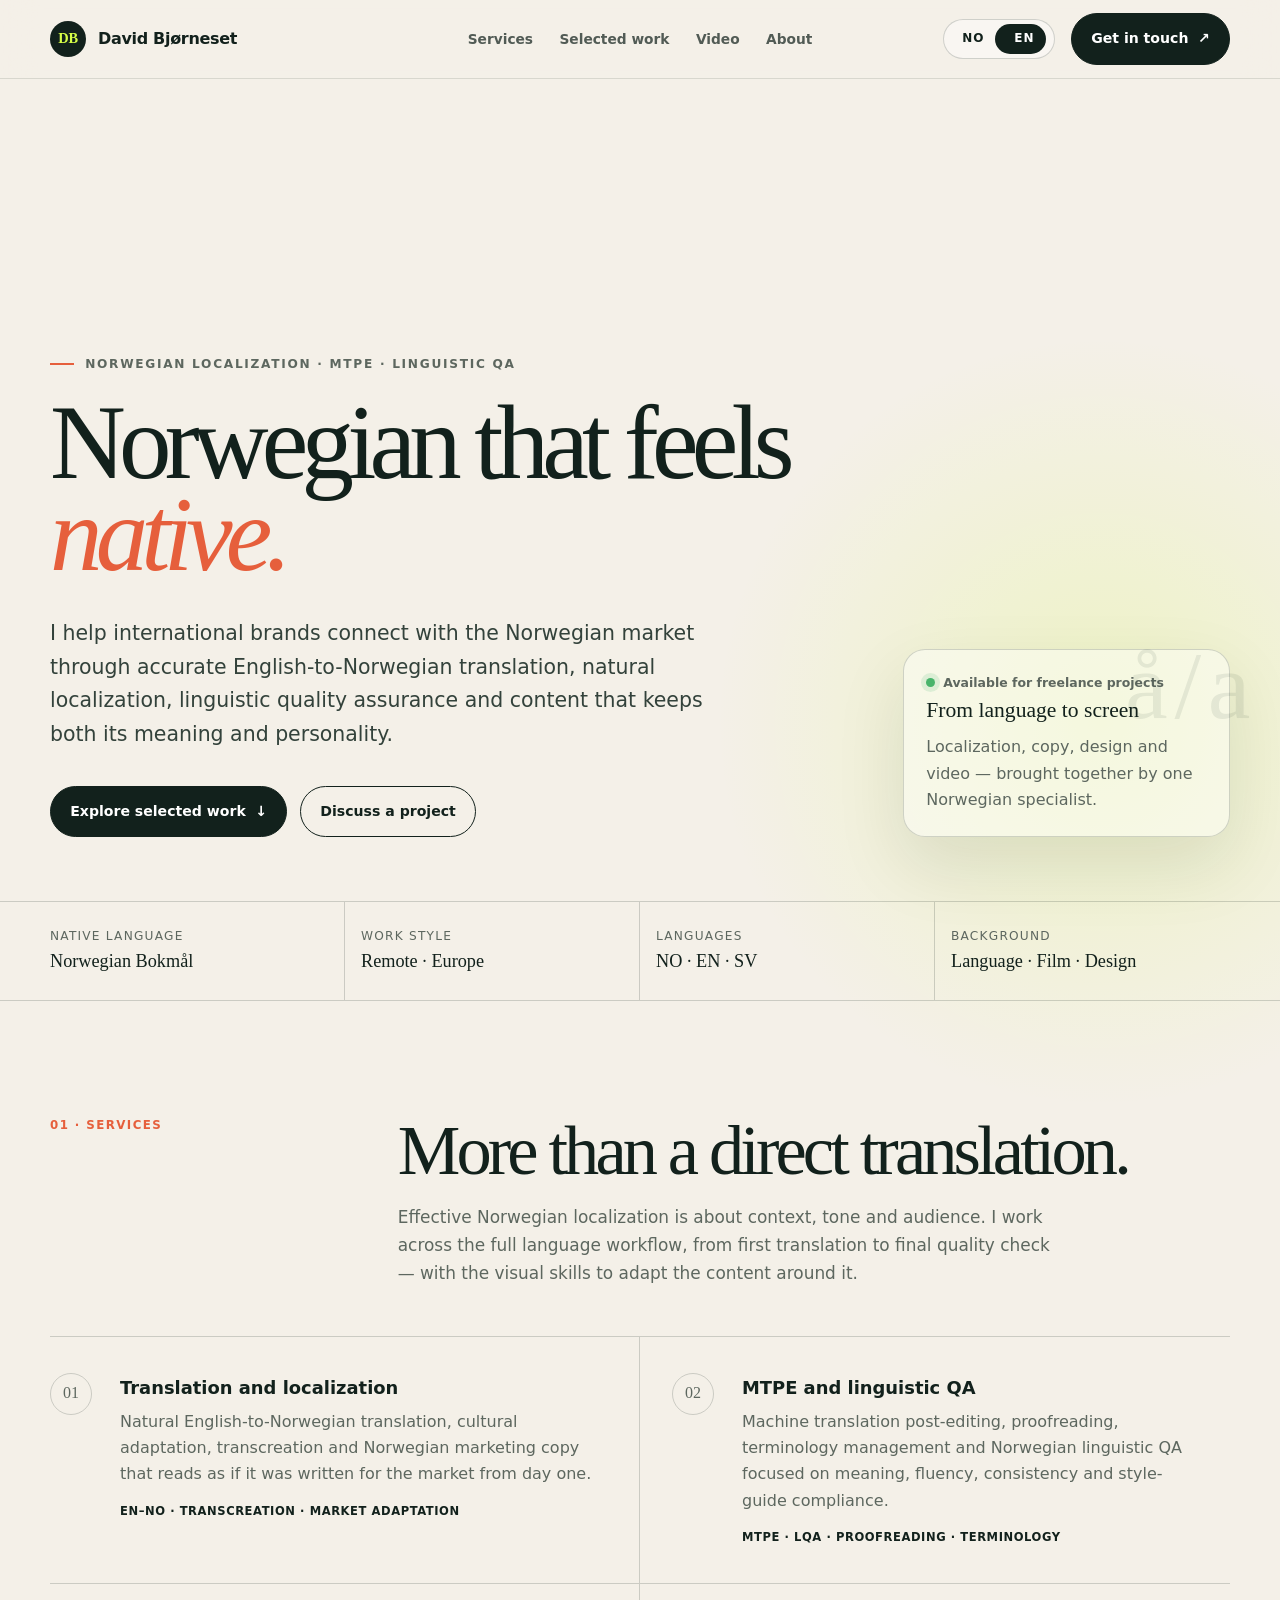
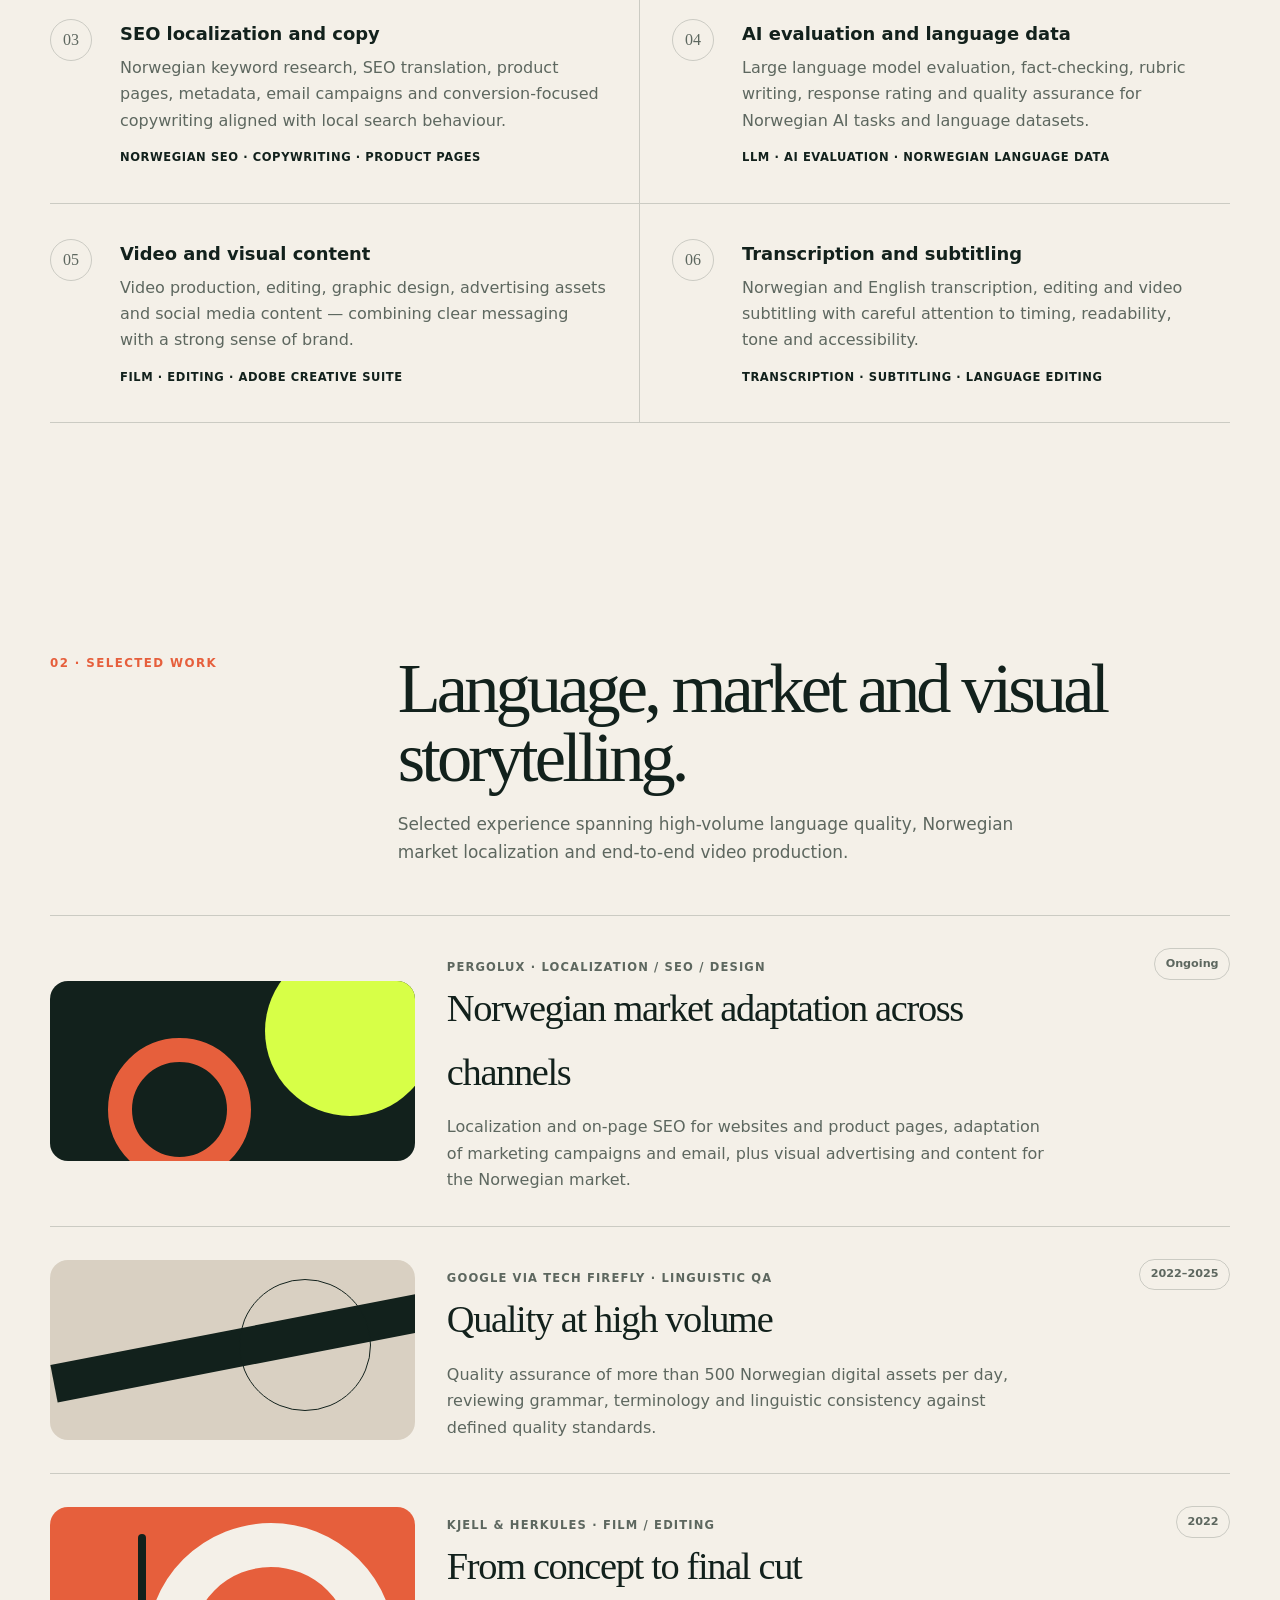
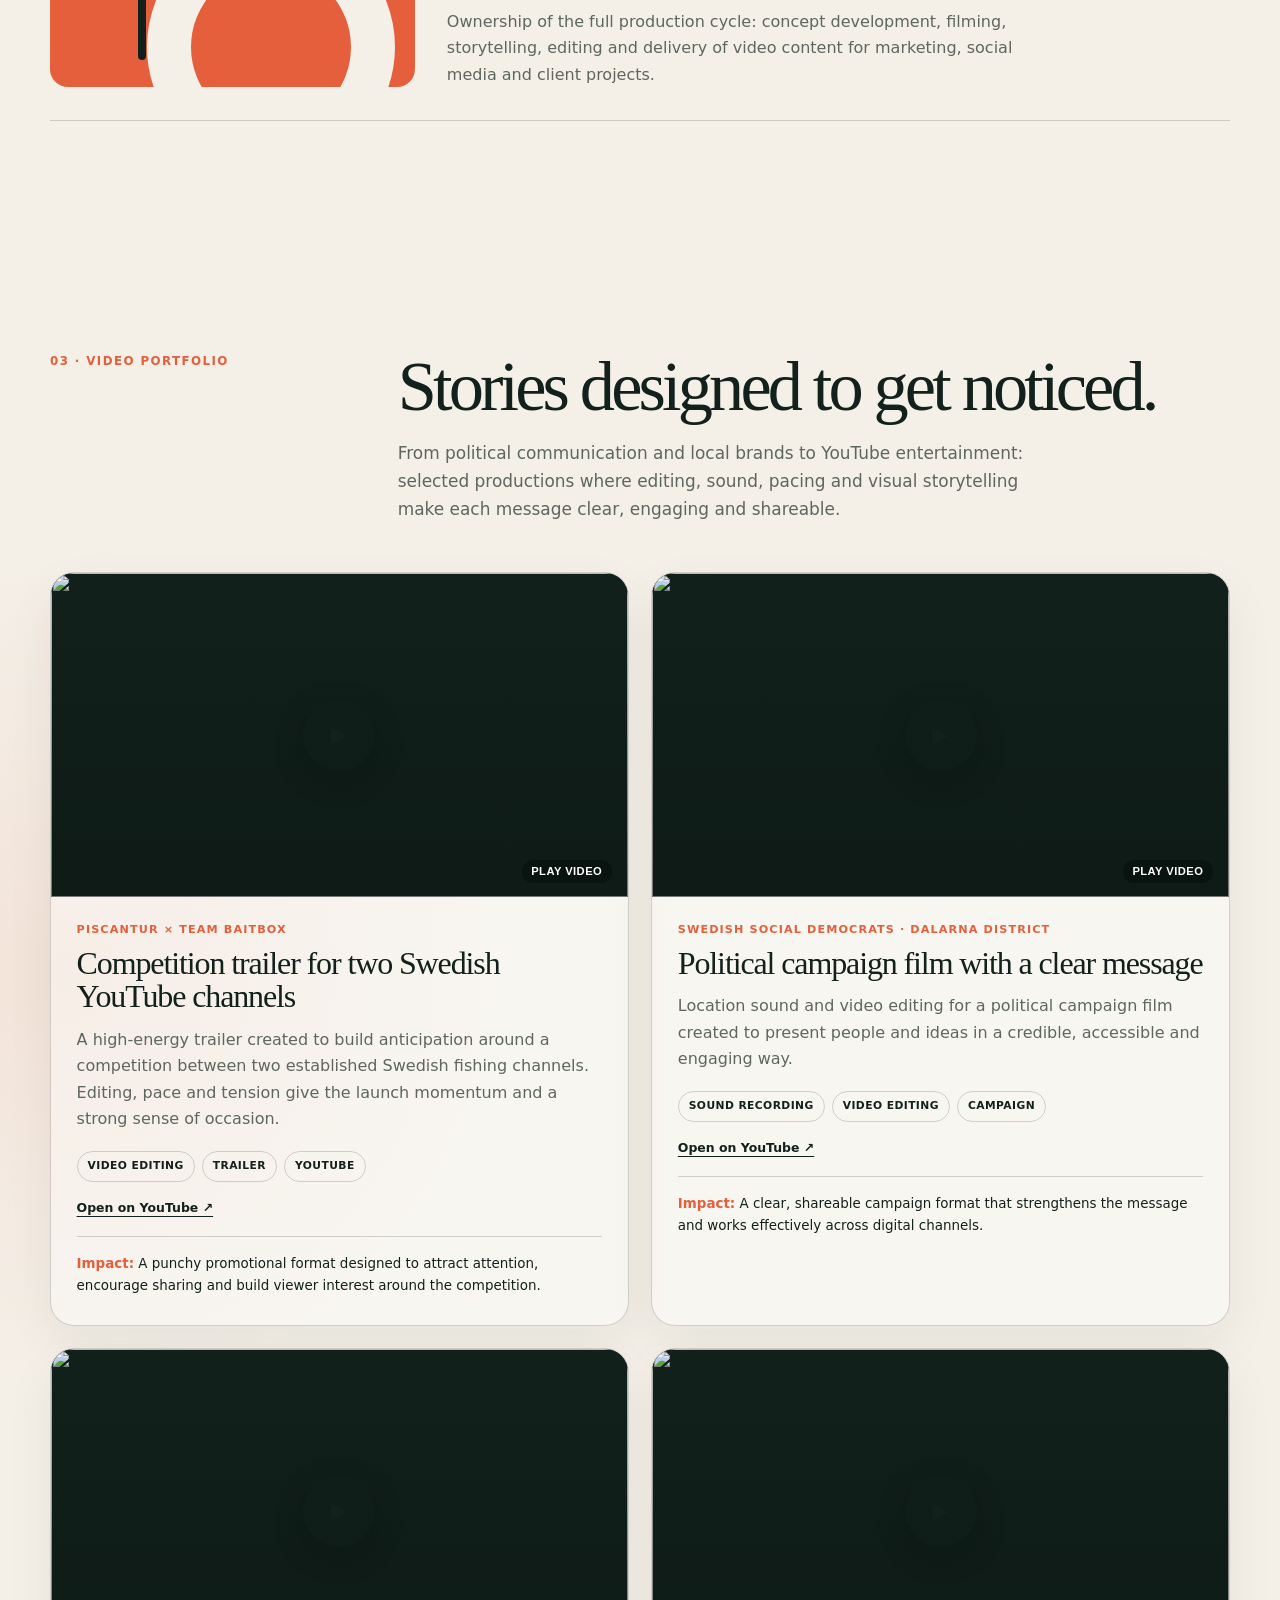
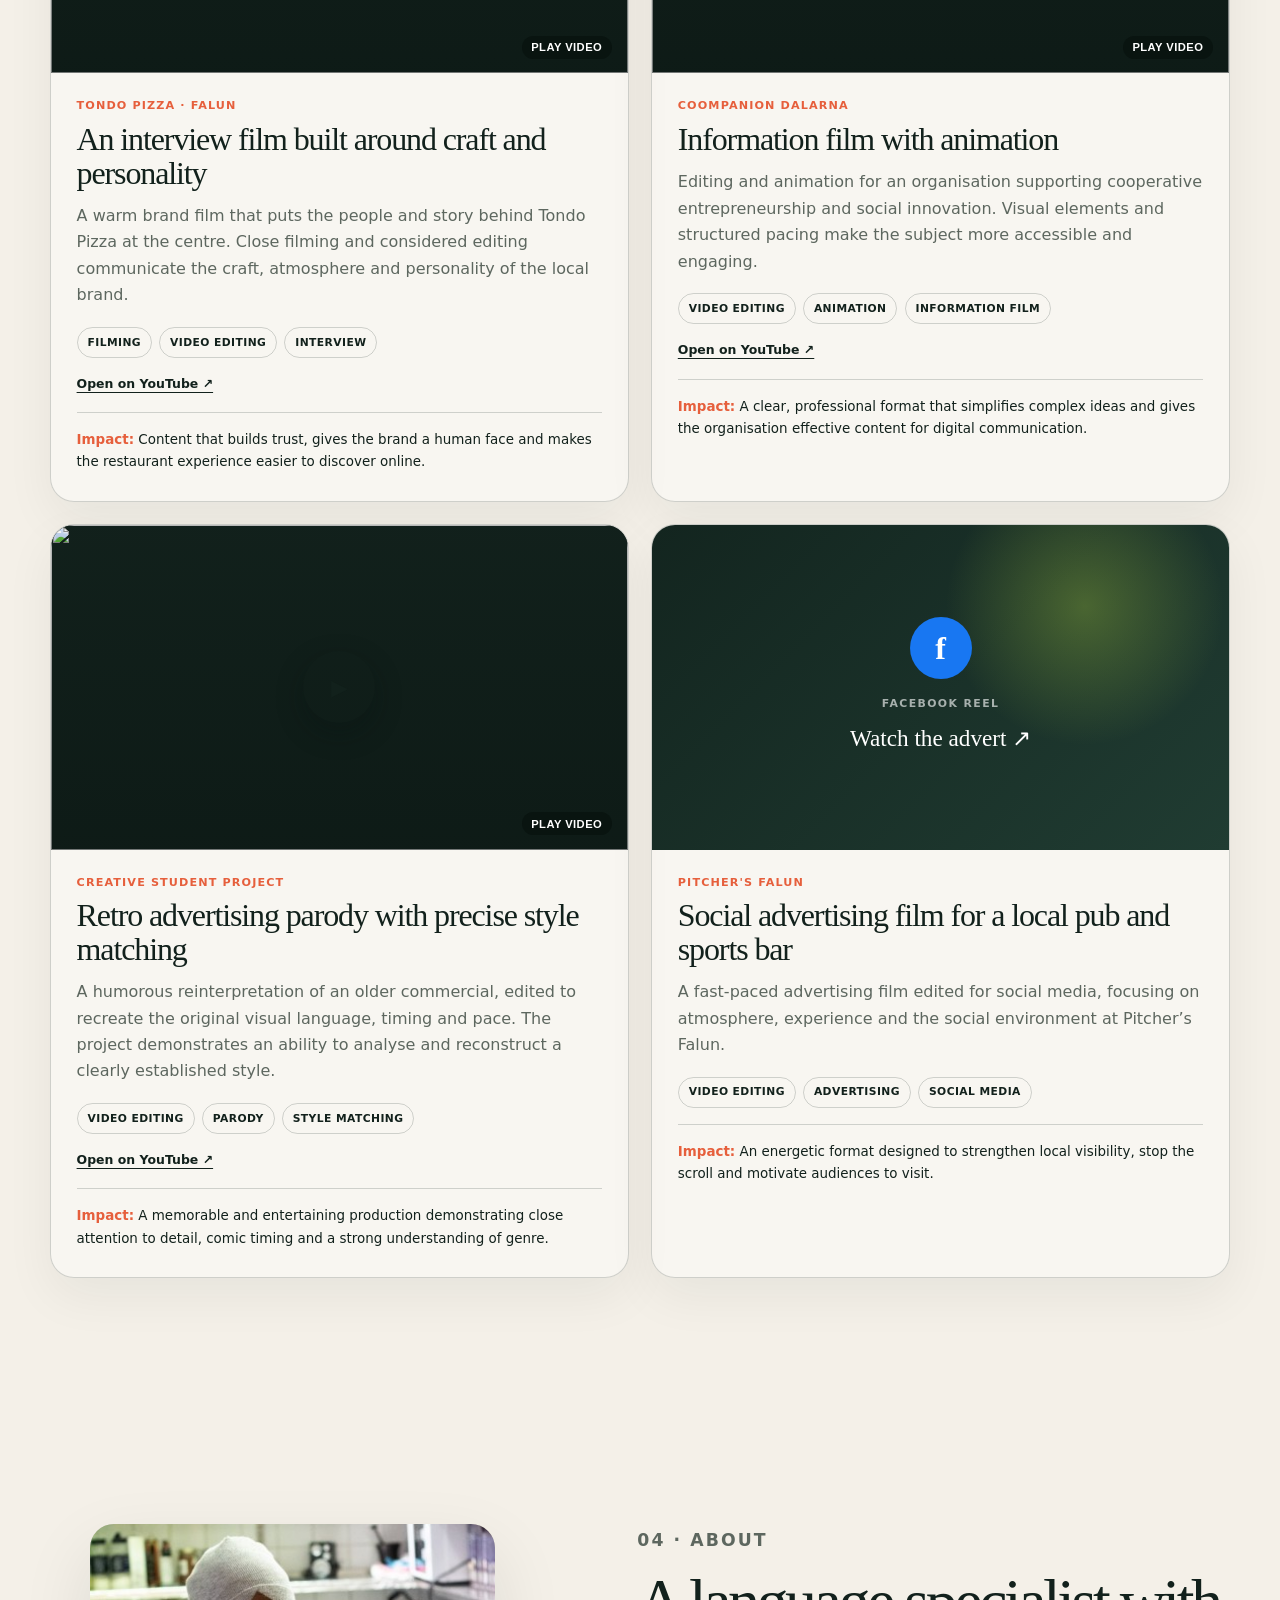
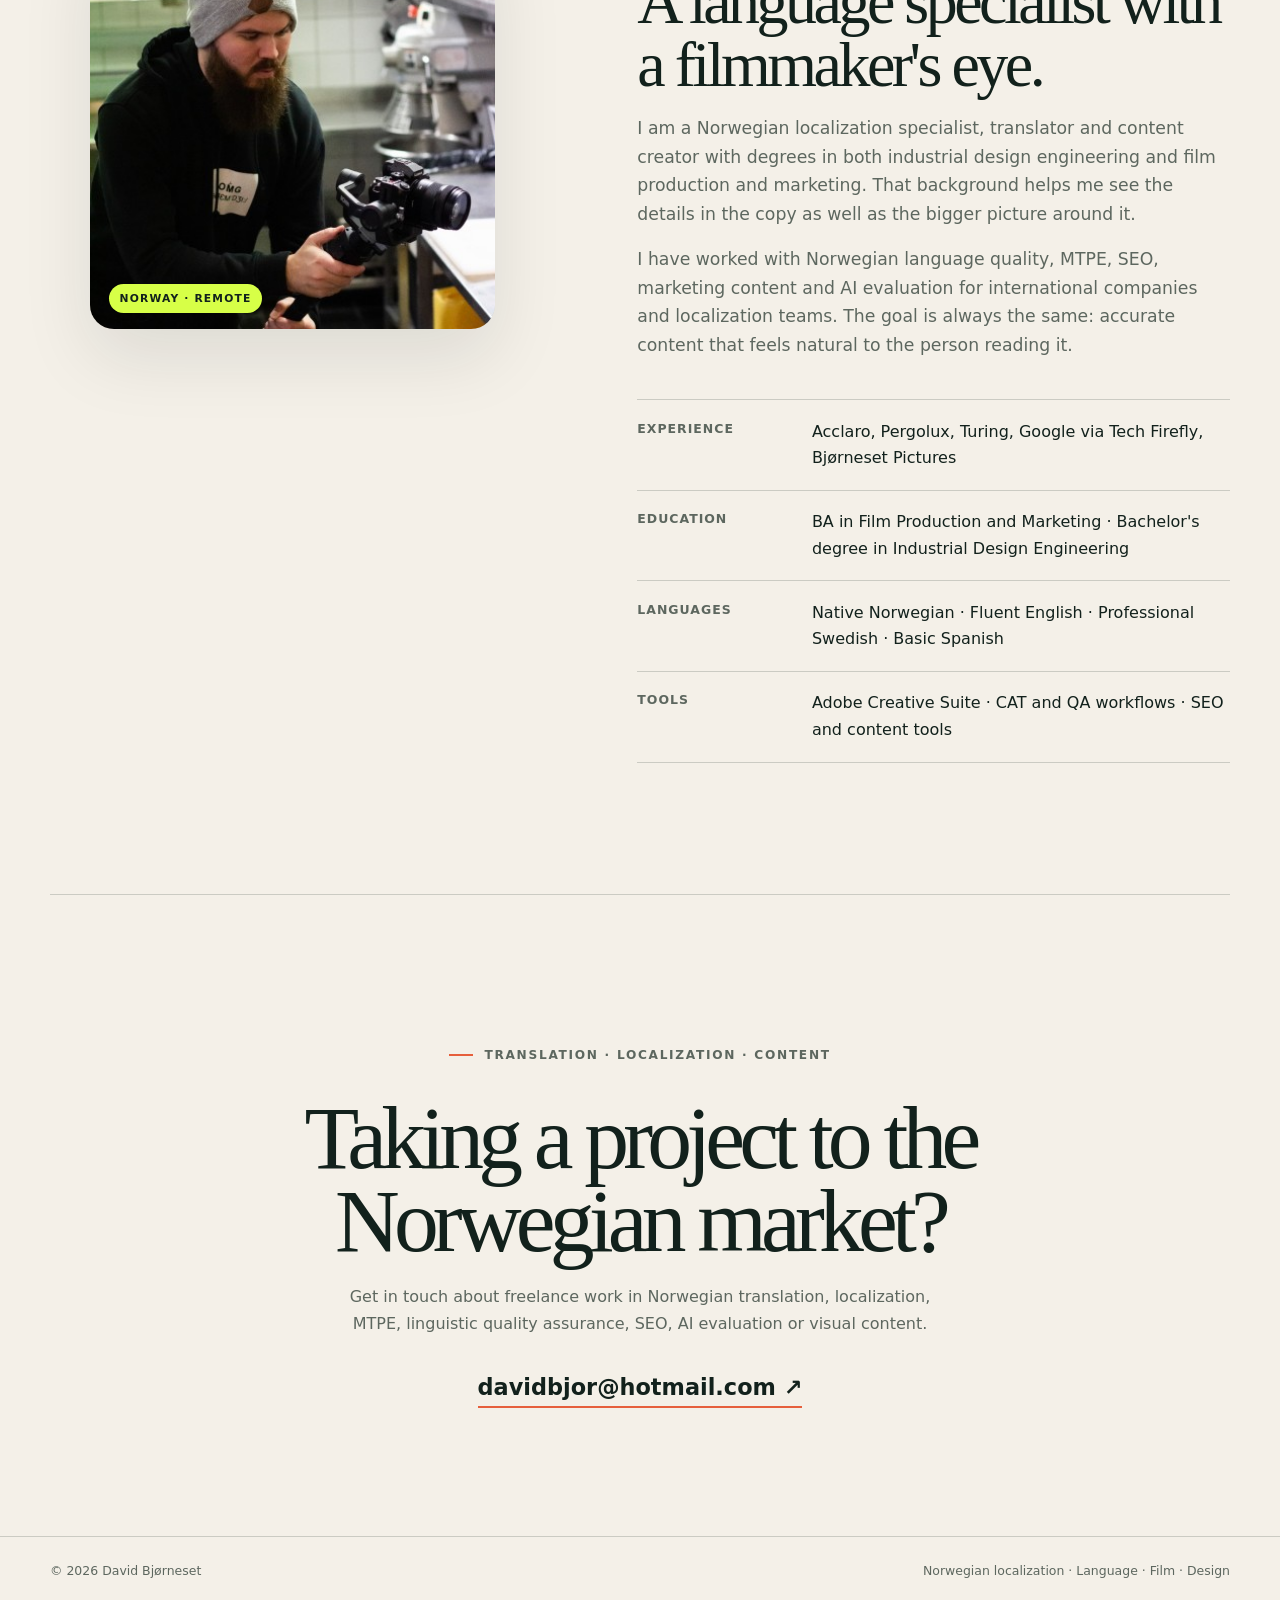
==== en/index.html @ 8c62a984 "Publish portfolio on GitHub Pages" ====
<!doctype html>
<html lang="en">
<head>
  <meta charset="utf-8">
  <meta name="viewport" content="width=device-width, initial-scale=1">
  <title>Norwegian Localization Specialist & Translator | David Bjørneset</title>
  <meta name="description" content="Norwegian localization specialist and English-to-Norwegian translator offering MTPE, linguistic QA, SEO localization, transcreation, AI evaluation, video production and graphic design.">
  <meta name="author" content="David Bjørneset">
  <meta name="keywords" content="Norwegian translator, Norwegian localization specialist, English to Norwegian translation, Norwegian MTPE, Norwegian linguistic QA, SEO localization Norway, Norwegian transcreation, Norwegian proofreader, Norwegian copywriter, AI evaluator Norwegian, video producer Norway">
  <meta name="robots" content="index, follow, max-image-preview:large">
  <meta name="theme-color" content="#f4f0e8">
  <link rel="canonical" href="https://davidawb93-prog.github.io/en/">
  <link rel="alternate" hreflang="nb" href="https://davidawb93-prog.github.io/">
  <link rel="alternate" hreflang="en" href="https://davidawb93-prog.github.io/en/">
  <link rel="alternate" hreflang="x-default" href="https://davidawb93-prog.github.io/en/">
  <meta property="og:type" content="website">
  <meta property="og:locale" content="en_GB">
  <meta property="og:locale:alternate" content="nb_NO">
  <meta property="og:title" content="David Bjørneset — Norwegian Localization, Language & Content">
  <meta property="og:description" content="Norwegian localization, MTPE, linguistic QA, SEO, AI evaluation and visual content for international brands.">
  <meta property="og:url" content="https://davidawb93-prog.github.io/en/">
  <link rel="stylesheet" href="/styles.css">
  <script type="application/ld+json">
  {
    "@context": "https://schema.org",
    "@type": "Person",
    "name": "David Bjørneset",
    "url": "https://davidawb93-prog.github.io/en/",
    "email": "mailto:davidbjor@hotmail.com",
    "jobTitle": "Norwegian Localization Specialist and Translator",
    "knowsLanguage": ["Norwegian", "English", "Swedish", "Spanish"],
    "knowsAbout": ["Norwegian localization", "English to Norwegian translation", "MTPE", "Linguistic quality assurance", "SEO localization", "Transcreation", "AI evaluation", "Video editing", "Graphic design"]
  }
  </script>
</head>
<body>
  <a class="skip-link" href="#content">Skip to content</a>

  <header class="site-header">
    <nav class="nav shell" aria-label="Main navigation">
      <a class="brand" href="/en/" aria-label="David Bjørneset, home">
        <span class="brand-mark" aria-hidden="true">DB</span>
        <span class="brand-name">David Bjørneset</span>
      </a>
      <ul class="nav-links">
        <li><a href="#services">Services</a></li>
        <li><a href="#work">Selected work</a></li>
        <li><a href="#video">Video</a></li>
        <li><a href="#about">About</a></li>
      </ul>
      <div class="nav-actions">
        <div class="language-switch" data-language="en" aria-label="Choose language">
          <a href="/" lang="nb">NO</a>
          <a href="/en/" lang="en" aria-current="page">EN</a>
        </div>
        <a class="button" href="mailto:davidbjor@hotmail.com">Get in touch <span aria-hidden="true">↗</span></a>
      </div>
    </nav>
  </header>

  <main id="content">
    <section class="hero shell" aria-labelledby="hero-title">
      <div>
        <p class="eyebrow">Norwegian localization · MTPE · Linguistic QA</p>
        <h1 id="hero-title">Norwegian that feels <em>native.</em></h1>
        <p class="hero-intro">I help international brands connect with the Norwegian market through accurate English-to-Norwegian translation, natural localization, linguistic quality assurance and content that keeps both its meaning and personality.</p>
        <div class="hero-actions">
          <a class="button" href="#work">Explore selected work <span aria-hidden="true">↓</span></a>
          <a class="button secondary" href="mailto:davidbjor@hotmail.com">Discuss a project</a>
        </div>
      </div>
      <aside class="hero-note" aria-label="Availability">
        <p class="status">Available for freelance projects</p>
        <p><strong>From language to screen</strong>Localization, copy, design and video — brought together by one Norwegian specialist.</p>
      </aside>
    </section>

    <div class="signal-strip">
      <div class="signals shell" aria-label="Core profile">
        <div class="signal"><span>Native language</span><strong>Norwegian Bokmål</strong></div>
        <div class="signal"><span>Work style</span><strong>Remote · Europe</strong></div>
        <div class="signal"><span>Languages</span><strong>NO · EN · SV</strong></div>
        <div class="signal"><span>Background</span><strong>Language · Film · Design</strong></div>
      </div>
    </div>

    <section class="section shell" id="services" aria-labelledby="services-title">
      <div class="section-head">
        <span class="section-number">01 · Services</span>
        <div>
          <h2 id="services-title">More than a direct translation.</h2>
          <p class="section-lead">Effective Norwegian localization is about context, tone and audience. I work across the full language workflow, from first translation to final quality check — with the visual skills to adapt the content around it.</p>
        </div>
      </div>

      <div class="services-grid">
        <article class="service">
          <span class="service-index">01</span>
          <div><h3>Translation and localization</h3><p>Natural English-to-Norwegian translation, cultural adaptation, transcreation and Norwegian marketing copy that reads as if it was written for the market from day one.</p><div class="keyword-row">EN–NO · Transcreation · Market adaptation</div></div>
        </article>
        <article class="service">
          <span class="service-index">02</span>
          <div><h3>MTPE and linguistic QA</h3><p>Machine translation post-editing, proofreading, terminology management and Norwegian linguistic QA focused on meaning, fluency, consistency and style-guide compliance.</p><div class="keyword-row">MTPE · LQA · Proofreading · Terminology</div></div>
        </article>
        <article class="service">
          <span class="service-index">03</span>
          <div><h3>SEO localization and copy</h3><p>Norwegian keyword research, SEO translation, product pages, metadata, email campaigns and conversion-focused copywriting aligned with local search behaviour.</p><div class="keyword-row">Norwegian SEO · Copywriting · Product pages</div></div>
        </article>
        <article class="service">
          <span class="service-index">04</span>
          <div><h3>AI evaluation and language data</h3><p>Large language model evaluation, fact-checking, rubric writing, response rating and quality assurance for Norwegian AI tasks and language datasets.</p><div class="keyword-row">LLM · AI evaluation · Norwegian language data</div></div>
        </article>
        <article class="service">
          <span class="service-index">05</span>
          <div><h3>Video and visual content</h3><p>Video production, editing, graphic design, advertising assets and social media content — combining clear messaging with a strong sense of brand.</p><div class="keyword-row">Film · Editing · Adobe Creative Suite</div></div>
        </article>
        <article class="service">
          <span class="service-index">06</span>
          <div><h3>Transcription and subtitling</h3><p>Norwegian and English transcription, editing and video subtitling with careful attention to timing, readability, tone and accessibility.</p><div class="keyword-row">Transcription · Subtitling · Language editing</div></div>
        </article>
      </div>
    </section>

    <section class="section shell" id="work" aria-labelledby="work-title">
      <div class="section-head">
        <span class="section-number">02 · Selected work</span>
        <div>
          <h2 id="work-title">Language, market and visual storytelling.</h2>
          <p class="section-lead">Selected experience spanning high-volume language quality, Norwegian market localization and end-to-end video production.</p>
        </div>
      </div>

      <div class="work-list">
        <article class="work-card">
          <div class="work-visual" aria-hidden="true"></div>
          <div><p class="work-meta">Pergolux · Localization / SEO / Design</p><h3>Norwegian market adaptation across channels</h3><p>Localization and on-page SEO for websites and product pages, adaptation of marketing campaigns and email, plus visual advertising and content for the Norwegian market.</p></div>
          <span class="work-tag">Ongoing</span>
        </article>
        <article class="work-card">
          <div class="work-visual type-two" aria-hidden="true"></div>
          <div><p class="work-meta">Google via Tech Firefly · Linguistic QA</p><h3>Quality at high volume</h3><p>Quality assurance of more than 500 Norwegian digital assets per day, reviewing grammar, terminology and linguistic consistency against defined quality standards.</p></div>
          <span class="work-tag">2022–2025</span>
        </article>
        <article class="work-card">
          <div class="work-visual type-three" aria-hidden="true"></div>
          <div><p class="work-meta">Kjell &amp; Herkules · Film / Editing</p><h3>From concept to final cut</h3><p>Ownership of the full production cycle: concept development, filming, storytelling, editing and delivery of video content for marketing, social media and client projects.</p></div>
          <span class="work-tag">2022</span>
        </article>
      </div>
    </section>

    <section class="section shell" id="video" aria-labelledby="film-title">
      <div class="section-head">
        <span class="section-number">03 · Video portfolio</span>
        <div>
          <h2 id="film-title">Stories designed to get noticed.</h2>
          <p class="section-lead">From political communication and local brands to YouTube entertainment: selected productions where editing, sound, pacing and visual storytelling make each message clear, engaging and shareable.</p>
        </div>
      </div>

      <div class="video-grid">
        <article class="video-case">
          <div class="video-embed lite-youtube" data-video-id="noKMNAtRO4Q" data-video-title="Competition trailer for Piscantur and Team Baitbox"><button class="video-poster" type="button" aria-label="Play competition trailer"><img src="https://i.ytimg.com/vi/noKMNAtRO4Q/hqdefault.jpg" alt="" loading="lazy"><span class="video-play" aria-hidden="true">▶</span><span class="video-poster-label">Play video</span></button></div>
          <div class="video-copy"><p class="video-client">Piscantur × Team Baitbox</p><h3>Competition trailer for two Swedish YouTube channels</h3><p class="video-description">A high-energy trailer created to build anticipation around a competition between two established Swedish fishing channels. Editing, pace and tension give the launch momentum and a strong sense of occasion.</p><div class="video-role"><span>Video editing</span><span>Trailer</span><span>YouTube</span></div><a class="youtube-fallback" href="https://youtu.be/noKMNAtRO4Q" target="_blank" rel="noopener noreferrer">Open on YouTube ↗</a><p class="impact-note"><strong>Impact:</strong> A punchy promotional format designed to attract attention, encourage sharing and build viewer interest around the competition.</p></div>
        </article>

        <article class="video-case">
          <div class="video-embed lite-youtube" data-video-id="oQT2Y7zP45k" data-video-title="Political campaign video for the Social Democrats in Dalarna"><button class="video-poster" type="button" aria-label="Play political campaign film"><img src="https://i.ytimg.com/vi/oQT2Y7zP45k/hqdefault.jpg" alt="" loading="lazy"><span class="video-play" aria-hidden="true">▶</span><span class="video-poster-label">Play video</span></button></div>
          <div class="video-copy"><p class="video-client">Swedish Social Democrats · Dalarna district</p><h3>Political campaign film with a clear message</h3><p class="video-description">Location sound and video editing for a political campaign film created to present people and ideas in a credible, accessible and engaging way.</p><div class="video-role"><span>Sound recording</span><span>Video editing</span><span>Campaign</span></div><a class="youtube-fallback" href="https://youtu.be/oQT2Y7zP45k" target="_blank" rel="noopener noreferrer">Open on YouTube ↗</a><p class="impact-note"><strong>Impact:</strong> A clear, shareable campaign format that strengthens the message and works effectively across digital channels.</p></div>
        </article>

        <article class="video-case">
          <div class="video-embed lite-youtube" data-video-id="rmLTQKEX1hA" data-video-title="Interview and brand film for Tondo Pizza"><button class="video-poster" type="button" aria-label="Play Tondo Pizza brand film"><img src="https://i.ytimg.com/vi/rmLTQKEX1hA/hqdefault.jpg" alt="" loading="lazy"><span class="video-play" aria-hidden="true">▶</span><span class="video-poster-label">Play video</span></button></div>
          <div class="video-copy"><p class="video-client">Tondo Pizza · Falun</p><h3>An interview film built around craft and personality</h3><p class="video-description">A warm brand film that puts the people and story behind Tondo Pizza at the centre. Close filming and considered editing communicate the craft, atmosphere and personality of the local brand.</p><div class="video-role"><span>Filming</span><span>Video editing</span><span>Interview</span></div><a class="youtube-fallback" href="https://youtu.be/rmLTQKEX1hA" target="_blank" rel="noopener noreferrer">Open on YouTube ↗</a><p class="impact-note"><strong>Impact:</strong> Content that builds trust, gives the brand a human face and makes the restaurant experience easier to discover online.</p></div>
        </article>

        <article class="video-case">
          <div class="video-embed lite-youtube" data-video-id="03p6ocZ1rk0" data-video-title="Information film for Coompanion Dalarna"><button class="video-poster" type="button" aria-label="Play information film for Coompanion Dalarna"><img src="https://i.ytimg.com/vi/03p6ocZ1rk0/hqdefault.jpg" alt="" loading="lazy"><span class="video-play" aria-hidden="true">▶</span><span class="video-poster-label">Play video</span></button></div>
          <div class="video-copy"><p class="video-client">Coompanion Dalarna</p><h3>Information film with animation</h3><p class="video-description">Editing and animation for an organisation supporting cooperative entrepreneurship and social innovation. Visual elements and structured pacing make the subject more accessible and engaging.</p><div class="video-role"><span>Video editing</span><span>Animation</span><span>Information film</span></div><a class="youtube-fallback" href="https://youtu.be/03p6ocZ1rk0" target="_blank" rel="noopener noreferrer">Open on YouTube ↗</a><p class="impact-note"><strong>Impact:</strong> A clear, professional format that simplifies complex ideas and gives the organisation effective content for digital communication.</p></div>
        </article>

        <article class="video-case">
          <div class="video-embed lite-youtube" data-video-id="35KVALrmbJA" data-video-title="Retro advertising parody, student project"><button class="video-poster" type="button" aria-label="Play retro advertising parody"><img src="https://i.ytimg.com/vi/35KVALrmbJA/hqdefault.jpg" alt="" loading="lazy"><span class="video-play" aria-hidden="true">▶</span><span class="video-poster-label">Play video</span></button></div>
          <div class="video-copy"><p class="video-client">Creative student project</p><h3>Retro advertising parody with precise style matching</h3><p class="video-description">A humorous reinterpretation of an older commercial, edited to recreate the original visual language, timing and pace. The project demonstrates an ability to analyse and reconstruct a clearly established style.</p><div class="video-role"><span>Video editing</span><span>Parody</span><span>Style matching</span></div><a class="youtube-fallback" href="https://youtu.be/35KVALrmbJA" target="_blank" rel="noopener noreferrer">Open on YouTube ↗</a><p class="impact-note"><strong>Impact:</strong> A memorable and entertaining production demonstrating close attention to detail, comic timing and a strong understanding of genre.</p></div>
        </article>

        <article class="video-case">
          <a class="facebook-reel" href="https://www.facebook.com/reel/4784541218332581" target="_blank" rel="noopener noreferrer" aria-label="Watch the Pitcher's Falun advertising video on Facebook">
            <span><span class="facebook-icon" aria-hidden="true">f</span><span class="facebook-kicker">Facebook Reel</span><span class="facebook-title">Watch the advert ↗</span></span>
          </a>
          <div class="video-copy"><p class="video-client">Pitcher's Falun</p><h3>Social advertising film for a local pub and sports bar</h3><p class="video-description">A fast-paced advertising film edited for social media, focusing on atmosphere, experience and the social environment at Pitcher’s Falun.</p><div class="video-role"><span>Video editing</span><span>Advertising</span><span>Social media</span></div><p class="impact-note"><strong>Impact:</strong> An energetic format designed to strengthen local visibility, stop the scroll and motivate audiences to visit.</p></div>
        </article>
      </div>
    </section>

    <section class="section shell" id="about" aria-labelledby="about-title">
      <div class="about-grid">
        <figure class="portrait">
          <img src="/assets/david-bjorneset-profile.png" alt="David Bjørneset filming with a professional camera" width="400" height="400" loading="lazy" decoding="async">
          <figcaption class="portrait-label">Norway · Remote</figcaption>
        </figure>
        <div class="about-copy">
          <p class="section-number">04 · About</p>
          <h2 id="about-title">A language specialist with a filmmaker's eye.</h2>
          <p>I am a Norwegian localization specialist, translator and content creator with degrees in both industrial design engineering and film production and marketing. That background helps me see the details in the copy as well as the bigger picture around it.</p>
          <p>I have worked with Norwegian language quality, MTPE, SEO, marketing content and AI evaluation for international companies and localization teams. The goal is always the same: accurate content that feels natural to the person reading it.</p>
          <dl class="fact-list">
            <div class="fact"><dt>Experience</dt><dd>Acclaro, Pergolux, Turing, Google via Tech Firefly, Bjørneset Pictures</dd></div>
            <div class="fact"><dt>Education</dt><dd>BA in Film Production and Marketing · Bachelor's degree in Industrial Design Engineering</dd></div>
            <div class="fact"><dt>Languages</dt><dd>Native Norwegian · Fluent English · Professional Swedish · Basic Spanish</dd></div>
            <div class="fact"><dt>Tools</dt><dd>Adobe Creative Suite · CAT and QA workflows · SEO and content tools</dd></div>
          </dl>
        </div>
      </div>
    </section>

    <section class="contact shell" id="contact" aria-labelledby="contact-title">
      <p class="eyebrow" style="justify-content:center">Translation · Localization · Content</p>
      <h2 id="contact-title">Taking a project to the Norwegian market?</h2>
      <p>Get in touch about freelance work in Norwegian translation, localization, MTPE, linguistic quality assurance, SEO, AI evaluation or visual content.</p>
      <a class="contact-link" href="mailto:davidbjor@hotmail.com">davidbjor@hotmail.com ↗</a>
    </section>
  </main>

  <footer class="site-footer">
    <div class="footer-grid shell"><p>© <span data-year>2026</span> David Bjørneset</p><p>Norwegian localization · Language · Film · Design</p></div>
  </footer>
  <script src="/script.js" defer></script>
</body>
</html>
---- styles.css ----
:root {
  --paper: #f4f0e8;
  --ink: #12211c;
  --muted: #5d675f;
  --lime: #d7ff47;
  --terracotta: #e65f3c;
  --line: rgba(18, 33, 28, 0.18);
  --surface: rgba(255, 255, 255, 0.44);
  --shadow: 0 28px 70px rgba(18, 33, 28, 0.1);
  --display: Georgia, "Times New Roman", serif;
  --sans: Inter, ui-sans-serif, system-ui, -apple-system, BlinkMacSystemFont, "Segoe UI", sans-serif;
}

* { box-sizing: border-box; }

html {
  scroll-behavior: smooth;
  background: var(--paper);
}

body {
  margin: 0;
  color: var(--ink);
  background:
    radial-gradient(circle at 86% 9%, rgba(215, 255, 71, 0.22), transparent 24rem),
    radial-gradient(circle at 5% 52%, rgba(230, 95, 60, 0.09), transparent 27rem),
    var(--paper);
  font-family: var(--sans);
  font-size: 16px;
  line-height: 1.65;
  text-rendering: optimizeLegibility;
}

a { color: inherit; }

a:focus-visible,
button:focus-visible {
  outline: 3px solid var(--terracotta);
  outline-offset: 4px;
}

.skip-link {
  position: fixed;
  left: 1rem;
  top: -5rem;
  z-index: 100;
  padding: 0.7rem 1rem;
  background: var(--ink);
  color: white;
  border-radius: 999px;
}

.skip-link:focus { top: 1rem; }

.shell {
  width: min(1180px, calc(100% - 3rem));
  margin-inline: auto;
}

.site-header {
  position: sticky;
  top: 0;
  z-index: 30;
  border-bottom: 1px solid rgba(18, 33, 28, 0.12);
  background: rgba(244, 240, 232, 0.88);
  backdrop-filter: blur(18px);
}

.nav {
  display: grid;
  grid-template-columns: 1fr auto 1fr;
  align-items: center;
  min-height: 78px;
  gap: 1.5rem;
}

.brand {
  display: inline-flex;
  align-items: center;
  gap: 0.75rem;
  width: max-content;
  text-decoration: none;
  font-weight: 760;
  letter-spacing: -0.02em;
}

.brand-mark {
  display: grid;
  width: 36px;
  height: 36px;
  place-items: center;
  border-radius: 50%;
  background: var(--ink);
  color: var(--lime);
  font-family: var(--display);
  font-size: 0.9rem;
}

.nav-links {
  display: flex;
  gap: 1.65rem;
  list-style: none;
  margin: 0;
  padding: 0;
  font-size: 0.86rem;
  font-weight: 670;
}

.nav-links a {
  text-decoration: none;
  opacity: 0.72;
}

.nav-links a:hover { opacity: 1; }

.nav-actions {
  display: flex;
  justify-content: flex-end;
  align-items: center;
  gap: 1rem;
}

.language-switch {
  position: relative;
  display: grid;
  grid-template-columns: 1fr 1fr;
  width: 112px;
  padding: 4px;
  border: 1px solid var(--line);
  border-radius: 999px;
  background: rgba(255, 255, 255, 0.4);
}

.language-switch::before {
  content: "";
  position: absolute;
  top: 4px;
  bottom: 4px;
  width: calc(50% - 4px);
  border-radius: 999px;
  background: var(--ink);
  transition: transform 180ms ease;
}

.language-switch[data-language="en"]::before { transform: translateX(100%); }

.language-switch a {
  position: relative;
  z-index: 1;
  padding: 0.34rem 0.45rem;
  text-align: center;
  text-decoration: none;
  color: var(--ink);
  font-size: 0.75rem;
  font-weight: 800;
  letter-spacing: 0.08em;
}

.language-switch a[aria-current="page"] { color: white; }

.hero {
  position: relative;
  display: grid;
  grid-template-columns: minmax(0, 1.4fr) minmax(260px, 0.6fr);
  gap: clamp(2rem, 7vw, 7rem);
  align-items: end;
  min-height: calc(100vh - 78px);
  padding-block: clamp(5rem, 10vw, 9rem) 4rem;
}

.eyebrow {
  display: flex;
  align-items: center;
  gap: 0.7rem;
  margin: 0 0 1.4rem;
  color: var(--muted);
  font-size: 0.76rem;
  font-weight: 800;
  letter-spacing: 0.14em;
  text-transform: uppercase;
}

.eyebrow::before {
  content: "";
  width: 24px;
  height: 2px;
  background: var(--terracotta);
}

.hero h1 {
  max-width: 850px;
  margin: 0;
  font-family: var(--display);
  font-size: clamp(3.7rem, 8.2vw, 8.3rem);
  font-weight: 500;
  letter-spacing: -0.065em;
  line-height: 0.88;
}

.hero h1 em {
  color: var(--terracotta);
  font-weight: 500;
}

.hero-intro {
  max-width: 670px;
  margin: 2.2rem 0 0;
  color: #33423b;
  font-size: clamp(1.05rem, 1.6vw, 1.28rem);
}

.hero-actions {
  display: flex;
  flex-wrap: wrap;
  gap: 0.8rem;
  margin-top: 2.1rem;
}

.button {
  display: inline-flex;
  align-items: center;
  justify-content: center;
  gap: 0.6rem;
  padding: 0.82rem 1.2rem;
  border: 1px solid var(--ink);
  border-radius: 999px;
  background: var(--ink);
  color: white;
  text-decoration: none;
  font-size: 0.88rem;
  font-weight: 750;
  transition: transform 150ms ease, box-shadow 150ms ease;
}

.button:hover {
  transform: translateY(-2px);
  box-shadow: 0 9px 20px rgba(18, 33, 28, 0.14);
}

.button.secondary {
  background: transparent;
  color: var(--ink);
}

.hero-note {
  position: relative;
  padding: 1.4rem;
  border: 1px solid var(--line);
  border-radius: 22px;
  background: var(--surface);
  box-shadow: var(--shadow);
}

.hero-note::before {
  content: "å / a";
  position: absolute;
  right: -0.8rem;
  top: -2.7rem;
  color: rgba(18, 33, 28, 0.08);
  font-family: var(--display);
  font-size: 6rem;
  letter-spacing: -0.09em;
}

.status {
  display: flex;
  align-items: center;
  gap: 0.5rem;
  margin: 0 0 1rem;
  font-size: 0.78rem;
  font-weight: 760;
}

.status::before {
  content: "";
  width: 9px;
  height: 9px;
  border-radius: 50%;
  background: #48b46b;
  box-shadow: 0 0 0 5px rgba(72, 180, 107, 0.15);
}

.hero-note p { margin: 0; color: var(--muted); }

.hero-note strong {
  display: block;
  margin-bottom: 0.35rem;
  color: var(--ink);
  font-family: var(--display);
  font-size: 1.35rem;
  font-weight: 500;
}

.signal-strip {
  border-block: 1px solid var(--line);
}

.signals {
  display: grid;
  grid-template-columns: repeat(4, 1fr);
}

.signal {
  padding: 1.5rem 1rem;
  border-right: 1px solid var(--line);
}

.signal:first-child { padding-left: 0; }
.signal:last-child { border-right: 0; }
.signal span { display: block; color: var(--muted); font-size: 0.76rem; text-transform: uppercase; letter-spacing: 0.1em; }
.signal strong { font-family: var(--display); font-size: 1.14rem; font-weight: 500; }

.section {
  padding-block: clamp(5rem, 9vw, 9rem);
}

.section-head {
  display: grid;
  grid-template-columns: 0.55fr 1.45fr;
  gap: 2rem;
  margin-bottom: 3rem;
}

.section-number {
  color: var(--terracotta);
  font-size: 0.74rem;
  font-weight: 800;
  letter-spacing: 0.12em;
  text-transform: uppercase;
}

.section-head h2 {
  max-width: 790px;
  margin: 0;
  font-family: var(--display);
  font-size: clamp(2.7rem, 5.5vw, 5.5rem);
  font-weight: 500;
  letter-spacing: -0.055em;
  line-height: 0.98;
}

.section-lead {
  max-width: 660px;
  margin: 1.2rem 0 0;
  color: var(--muted);
  font-size: 1.06rem;
}

.services-grid {
  display: grid;
  grid-template-columns: repeat(2, 1fr);
  border-top: 1px solid var(--line);
}

.service {
  display: grid;
  grid-template-columns: 54px 1fr;
  gap: 1rem;
  padding: 2.2rem 2rem 2.2rem 0;
  border-bottom: 1px solid var(--line);
}

.service:nth-child(odd) { border-right: 1px solid var(--line); }
.service:nth-child(even) { padding-left: 2rem; }

.service-index {
  display: grid;
  width: 42px;
  height: 42px;
  place-items: center;
  border: 1px solid var(--line);
  border-radius: 50%;
  color: var(--muted);
  font-family: var(--display);
}

.service h3 { margin: 0 0 0.4rem; font-size: 1.12rem; }
.service p { margin: 0; color: var(--muted); }
.keyword-row { margin-top: 0.9rem; color: var(--ink); font-size: 0.72rem; font-weight: 760; letter-spacing: 0.05em; text-transform: uppercase; }

.work-list { border-top: 1px solid var(--line); }

.work-card {
  display: grid;
  grid-template-columns: 0.85fr 1.4fr 0.35fr;
  gap: 2rem;
  align-items: center;
  min-height: 230px;
  padding-block: 2rem;
  border-bottom: 1px solid var(--line);
}

.work-visual {
  position: relative;
  min-height: 180px;
  overflow: hidden;
  border-radius: 18px;
  background: var(--ink);
}

.work-visual::before,
.work-visual::after {
  content: "";
  position: absolute;
  border-radius: 50%;
}

.work-visual::before {
  width: 170px;
  height: 170px;
  top: -35px;
  right: -20px;
  background: var(--lime);
}

.work-visual::after {
  width: 95px;
  height: 95px;
  bottom: -20px;
  left: 16%;
  border: 24px solid var(--terracotta);
}

.work-visual.type-two { background: #d9d0c2; }
.work-visual.type-two::before { width: 120%; height: 38px; top: 35%; right: -20%; border-radius: 0; background: var(--ink); transform: rotate(-11deg); }
.work-visual.type-two::after { width: 130px; height: 130px; right: 12%; left: auto; bottom: 16%; border: 1px solid var(--ink); }
.work-visual.type-three { background: var(--terracotta); }
.work-visual.type-three::before { width: 160px; height: 160px; top: 16px; right: 20px; background: transparent; border: 44px solid var(--paper); }
.work-visual.type-three::after { width: 8px; height: 70%; left: 24%; bottom: 15%; border: 0; border-radius: 10px; background: var(--ink); }

.work-meta { margin: 0 0 0.5rem; color: var(--terracotta); font-size: 0.72rem; font-weight: 800; letter-spacing: 0.1em; text-transform: uppercase; }
.work-card h3 { margin: 0; font-family: var(--display); font-size: clamp(1.75rem, 3vw, 2.7rem); font-weight: 500; letter-spacing: -0.035em; }
.work-card p { max-width: 650px; margin: 0.65rem 0 0; color: var(--muted); }
.work-tag { align-self: start; justify-self: end; padding: 0.35rem 0.65rem; border: 1px solid var(--line); border-radius: 999px; color: var(--muted); font-size: 0.7rem; font-weight: 750; }

.video-grid {
  display: grid;
  grid-template-columns: repeat(2, minmax(0, 1fr));
  gap: 1.4rem;
}

.video-case {
  overflow: hidden;
  border: 1px solid var(--line);
  border-radius: 24px;
  background: rgba(255, 255, 255, 0.38);
  box-shadow: 0 18px 50px rgba(18, 33, 28, 0.06);
}

.video-embed {
  position: relative;
  aspect-ratio: 16 / 9;
  overflow: hidden;
  background: var(--ink);
}

.video-embed iframe {
  position: absolute;
  inset: 0;
  width: 100%;
  height: 100%;
  border: 0;
}

.video-poster {
  position: absolute;
  inset: 0;
  width: 100%;
  height: 100%;
  padding: 0;
  border: 0;
  background: var(--ink);
  color: white;
  cursor: pointer;
}

.video-poster::after {
  position: absolute;
  inset: 0;
  background: linear-gradient(180deg, rgba(8, 18, 15, 0.04), rgba(8, 18, 15, 0.42));
  content: "";
  transition: background 180ms ease;
}

.video-poster img { width: 100%; height: 100%; object-fit: cover; transition: transform 300ms ease; }
.video-poster:hover img { transform: scale(1.025); }
.video-poster:hover::after { background: linear-gradient(180deg, rgba(8, 18, 15, 0), rgba(8, 18, 15, 0.28)); }
.video-poster:focus-visible { outline: 4px solid var(--acid); outline-offset: -4px; }

.video-play {
  position: absolute;
  z-index: 1;
  top: 50%;
  left: 50%;
  display: grid;
  width: 72px;
  height: 72px;
  place-items: center;
  border-radius: 50%;
  background: var(--acid);
  color: var(--ink);
  font-size: 1.35rem;
  line-height: 1;
  transform: translate(-50%, -50%);
  box-shadow: 0 10px 28px rgba(8, 18, 15, 0.3);
}

.video-poster-label {
  position: absolute;
  z-index: 1;
  right: 1rem;
  bottom: 0.9rem;
  padding: 0.35rem 0.6rem;
  border-radius: 999px;
  background: rgba(8, 18, 15, 0.78);
  font-size: 0.7rem;
  font-weight: 800;
  letter-spacing: 0.04em;
  text-transform: uppercase;
}

.video-copy { padding: 1.5rem 1.6rem 1.7rem; }
.video-client { margin: 0 0 0.45rem; color: var(--terracotta); font-size: 0.7rem; font-weight: 850; letter-spacing: 0.1em; text-transform: uppercase; }
.video-case h3 { margin: 0; font-family: var(--display); font-size: clamp(1.55rem, 2.5vw, 2.25rem); font-weight: 500; letter-spacing: -0.035em; line-height: 1.05; }
.video-description { margin: 0.8rem 0 0; color: var(--muted); }
.video-role { display: flex; flex-wrap: wrap; gap: 0.45rem; margin-top: 1.15rem; }
.video-role span { padding: 0.35rem 0.62rem; border: 1px solid var(--line); border-radius: 999px; font-size: 0.67rem; font-weight: 780; letter-spacing: 0.04em; text-transform: uppercase; }
.youtube-fallback { display: inline-block; margin-top: 1rem; color: var(--ink); font-size: 0.78rem; font-weight: 800; text-underline-offset: 4px; }
.youtube-fallback:hover { color: var(--terracotta); }
.impact-note { margin: 1rem 0 0; padding-top: 1rem; border-top: 1px solid var(--line); color: var(--ink); font-size: 0.84rem; }
.impact-note strong { color: var(--terracotta); }

.facebook-reel {
  display: grid;
  aspect-ratio: 16 / 9;
  place-items: center;
  padding: 2rem;
  background:
    radial-gradient(circle at 75% 25%, rgba(215, 255, 71, 0.25), transparent 28%),
    linear-gradient(135deg, #13251f, #203c32);
  color: white;
  text-align: center;
  text-decoration: none;
}

.facebook-reel span { display: block; }
.facebook-icon { display: grid !important; width: 62px; height: 62px; margin: 0 auto 1rem; place-items: center; border-radius: 50%; background: #1877f2; font-family: var(--display); font-size: 2rem; font-weight: 700; }
.facebook-kicker { color: rgba(255,255,255,0.62); font-size: 0.68rem; font-weight: 850; letter-spacing: 0.13em; text-transform: uppercase; }
.facebook-title { margin-top: 0.35rem; font-family: var(--display); font-size: 1.45rem; }
.facebook-reel:hover .facebook-title { text-decoration: underline; text-underline-offset: 4px; }

.about-grid {
  display: grid;
  grid-template-columns: 0.9fr 1.1fr;
  gap: clamp(3rem, 8vw, 8rem);
  align-items: start;
}

.portrait {
  position: sticky;
  top: 110px;
  aspect-ratio: 1 / 1;
  overflow: hidden;
  border-radius: 24px;
  background: #d8d0c3;
  box-shadow: var(--shadow);
}

.portrait img {
  display: block;
  width: 100%;
  height: 100%;
  object-fit: cover;
  object-position: 50% 50%;
}

.portrait-label {
  position: absolute;
  left: 1.2rem;
  bottom: 1rem;
  padding: 0.35rem 0.65rem;
  border-radius: 999px;
  background: var(--lime);
  font-size: 0.67rem;
  font-weight: 850;
  letter-spacing: 0.11em;
  text-transform: uppercase;
}

.about-copy h2 { margin: 0; font-family: var(--display); font-size: clamp(2.9rem, 5vw, 5.3rem); font-weight: 500; line-height: 0.98; letter-spacing: -0.055em; }
.about-copy > p { color: var(--muted); font-size: 1.08rem; }
.fact-list { margin-top: 2.5rem; border-top: 1px solid var(--line); }
.fact { display: grid; grid-template-columns: 0.55fr 1.45fr; gap: 1rem; padding: 1.15rem 0; border-bottom: 1px solid var(--line); }
.fact dt { color: var(--muted); font-size: 0.78rem; font-weight: 760; text-transform: uppercase; letter-spacing: 0.08em; }
.fact dd { margin: 0; }

.contact {
  padding-block: clamp(5rem, 10vw, 9rem);
  border-top: 1px solid var(--line);
  text-align: center;
}

.contact h2 { max-width: 900px; margin: 0 auto; font-family: var(--display); font-size: clamp(3rem, 7vw, 7rem); font-weight: 500; line-height: 0.92; letter-spacing: -0.065em; }
.contact p { max-width: 590px; margin: 1.4rem auto 2rem; color: var(--muted); }
.contact-link { display: inline-block; border-bottom: 2px solid var(--terracotta); text-decoration: none; font-size: clamp(1.05rem, 2vw, 1.4rem); font-weight: 760; }

.site-footer { padding-block: 1.5rem 2.5rem; border-top: 1px solid var(--line); }
.footer-grid { display: flex; justify-content: space-between; gap: 1rem; color: var(--muted); font-size: 0.78rem; }
.footer-grid p { margin: 0; }

@media (max-width: 850px) {
  .nav { grid-template-columns: 1fr auto; }
  .nav-links { display: none; }
  .hero { grid-template-columns: 1fr; min-height: auto; }
  .hero-note { max-width: 440px; }
  .signals { grid-template-columns: repeat(2, 1fr); }
  .signal:nth-child(2) { border-right: 0; }
  .signal:nth-child(-n+2) { border-bottom: 1px solid var(--line); }
  .section-head, .about-grid { grid-template-columns: 1fr; }
  .services-grid { grid-template-columns: 1fr; }
  .service:nth-child(odd) { border-right: 0; }
  .service:nth-child(even) { padding-left: 0; }
  .work-card { grid-template-columns: 0.75fr 1.25fr; }
  .work-tag { display: none; }
  .video-grid { grid-template-columns: 1fr; }
  .portrait { position: relative; top: auto; }
}

@media (max-width: 580px) {
  .shell { width: min(100% - 1.5rem, 1180px); }
  .site-header .shell { width: min(100% - 1.1rem, 1180px); }
  .brand-name { display: none; }
  .nav-actions { gap: 0.5rem; }
  .nav-actions > .button { display: none; }
  .hero { padding-top: 4rem; }
  .hero h1 { font-size: clamp(3.35rem, 16.5vw, 5rem); }
  .signals { grid-template-columns: 1fr; }
  .signal, .signal:first-child { padding: 1rem 0; border-right: 0; border-bottom: 1px solid var(--line); }
  .signal:last-child { border-bottom: 0; }
  .section-head { margin-bottom: 2rem; }
  .service { grid-template-columns: 42px 1fr; padding-right: 0; }
  .work-card { grid-template-columns: 1fr; gap: 1.2rem; }
  .work-visual { min-height: 200px; }
  .video-copy { padding: 1.2rem; }
  .fact { grid-template-columns: 1fr; gap: 0.25rem; }
  .footer-grid { flex-direction: column; }
}

@media (prefers-reduced-motion: reduce) {
  html { scroll-behavior: auto; }
  *, *::before, *::after { transition: none !important; }
}
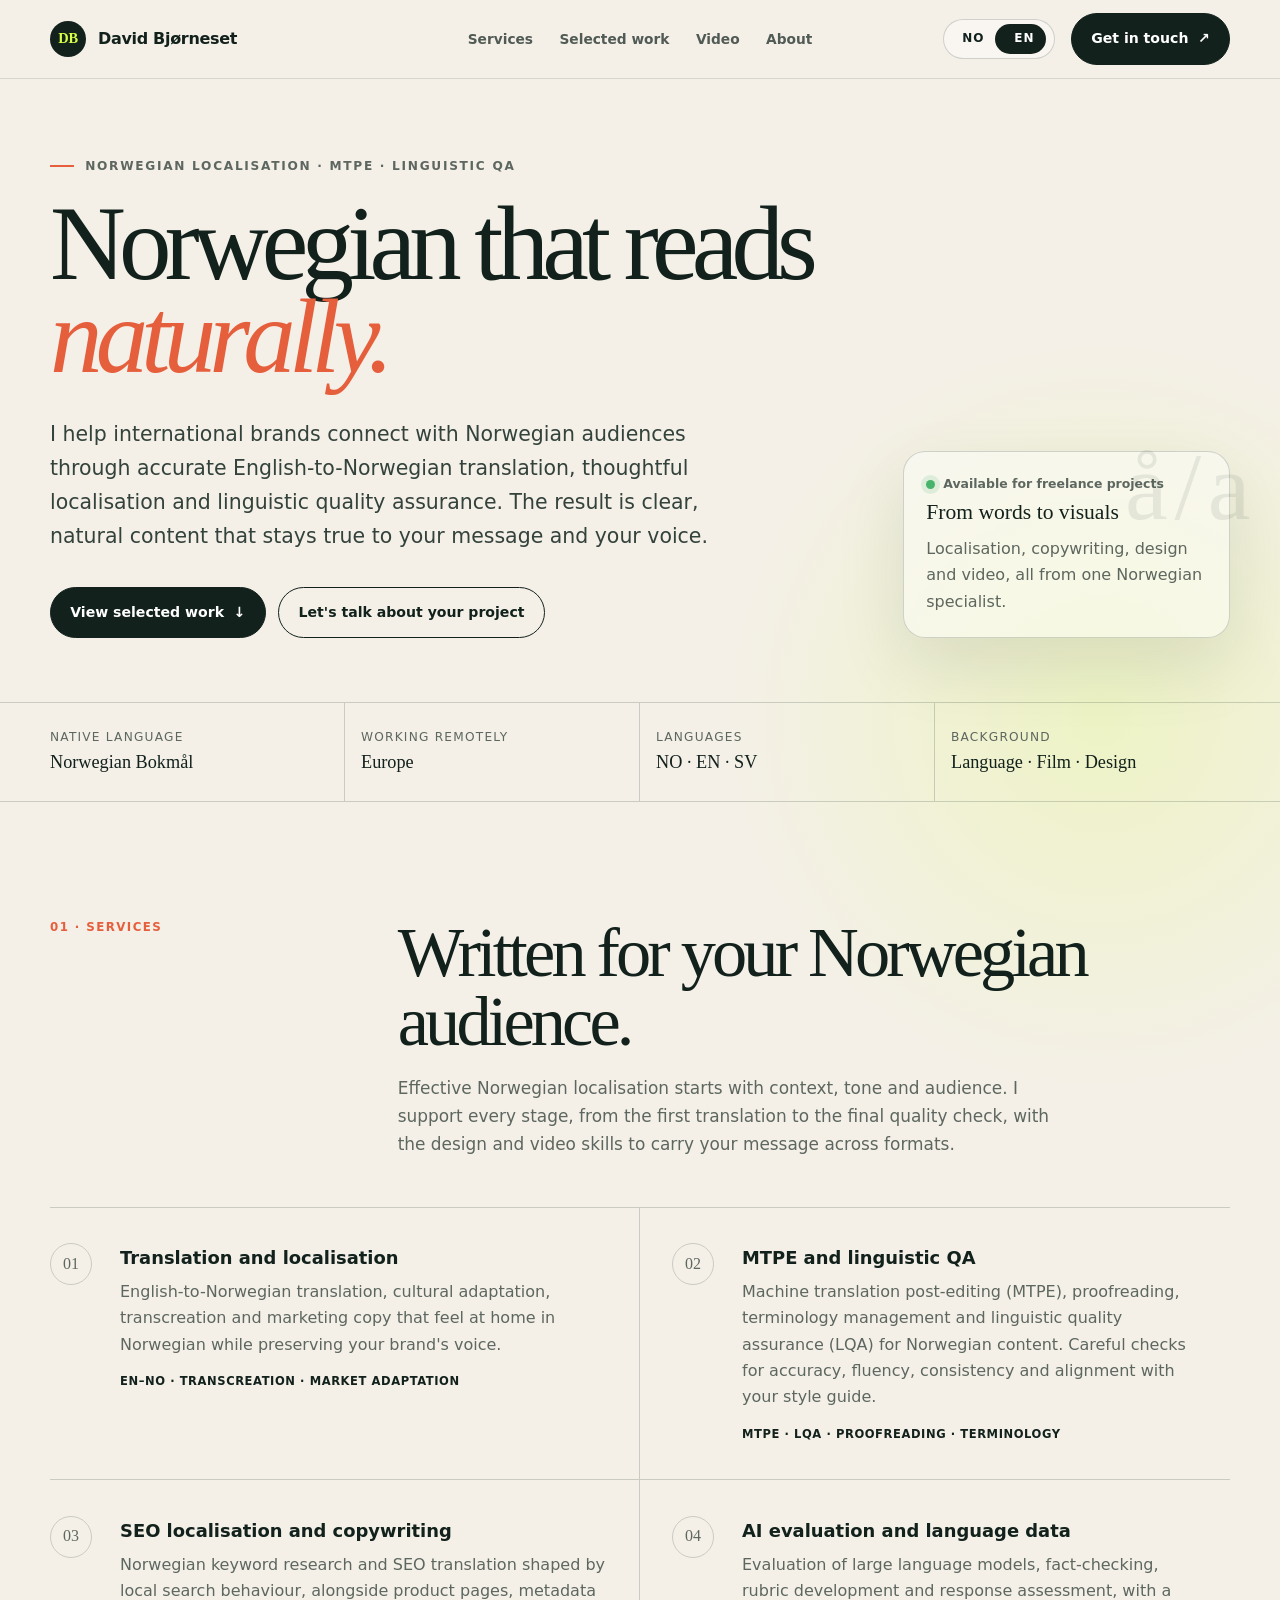
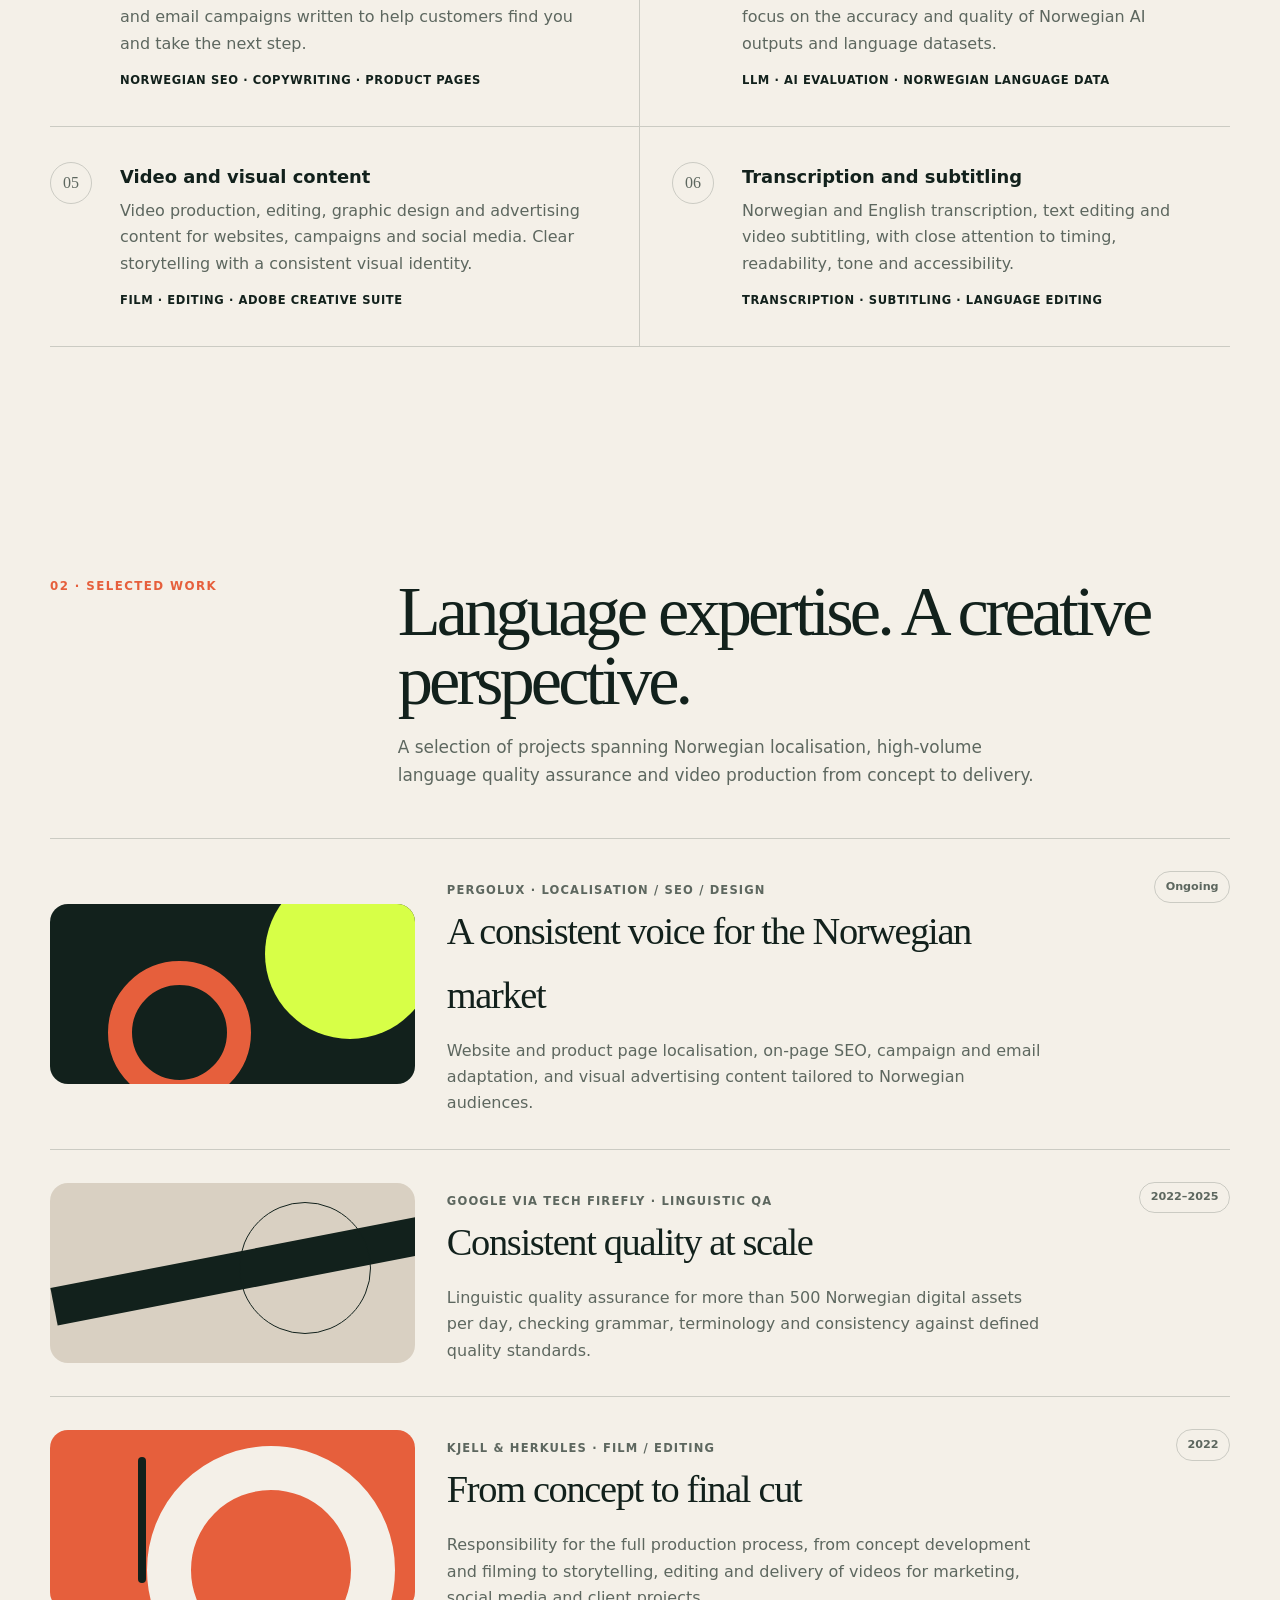
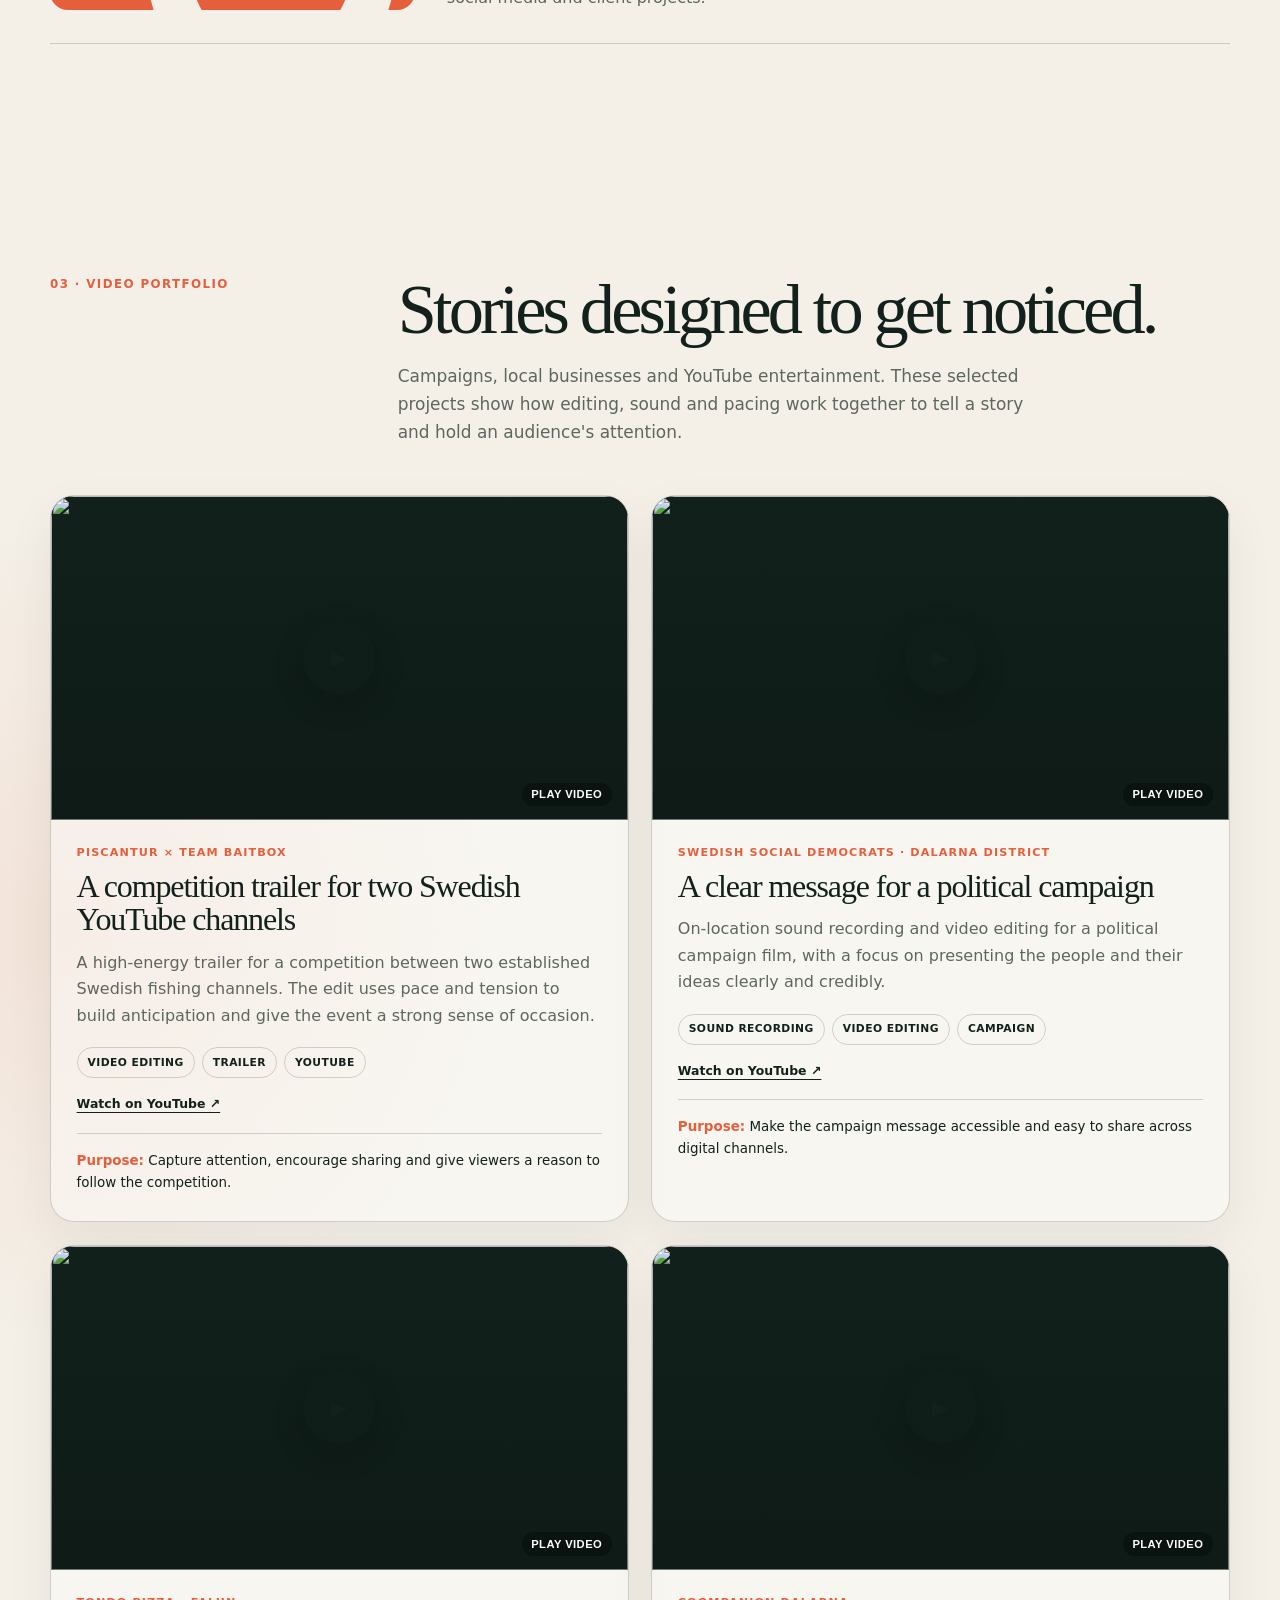
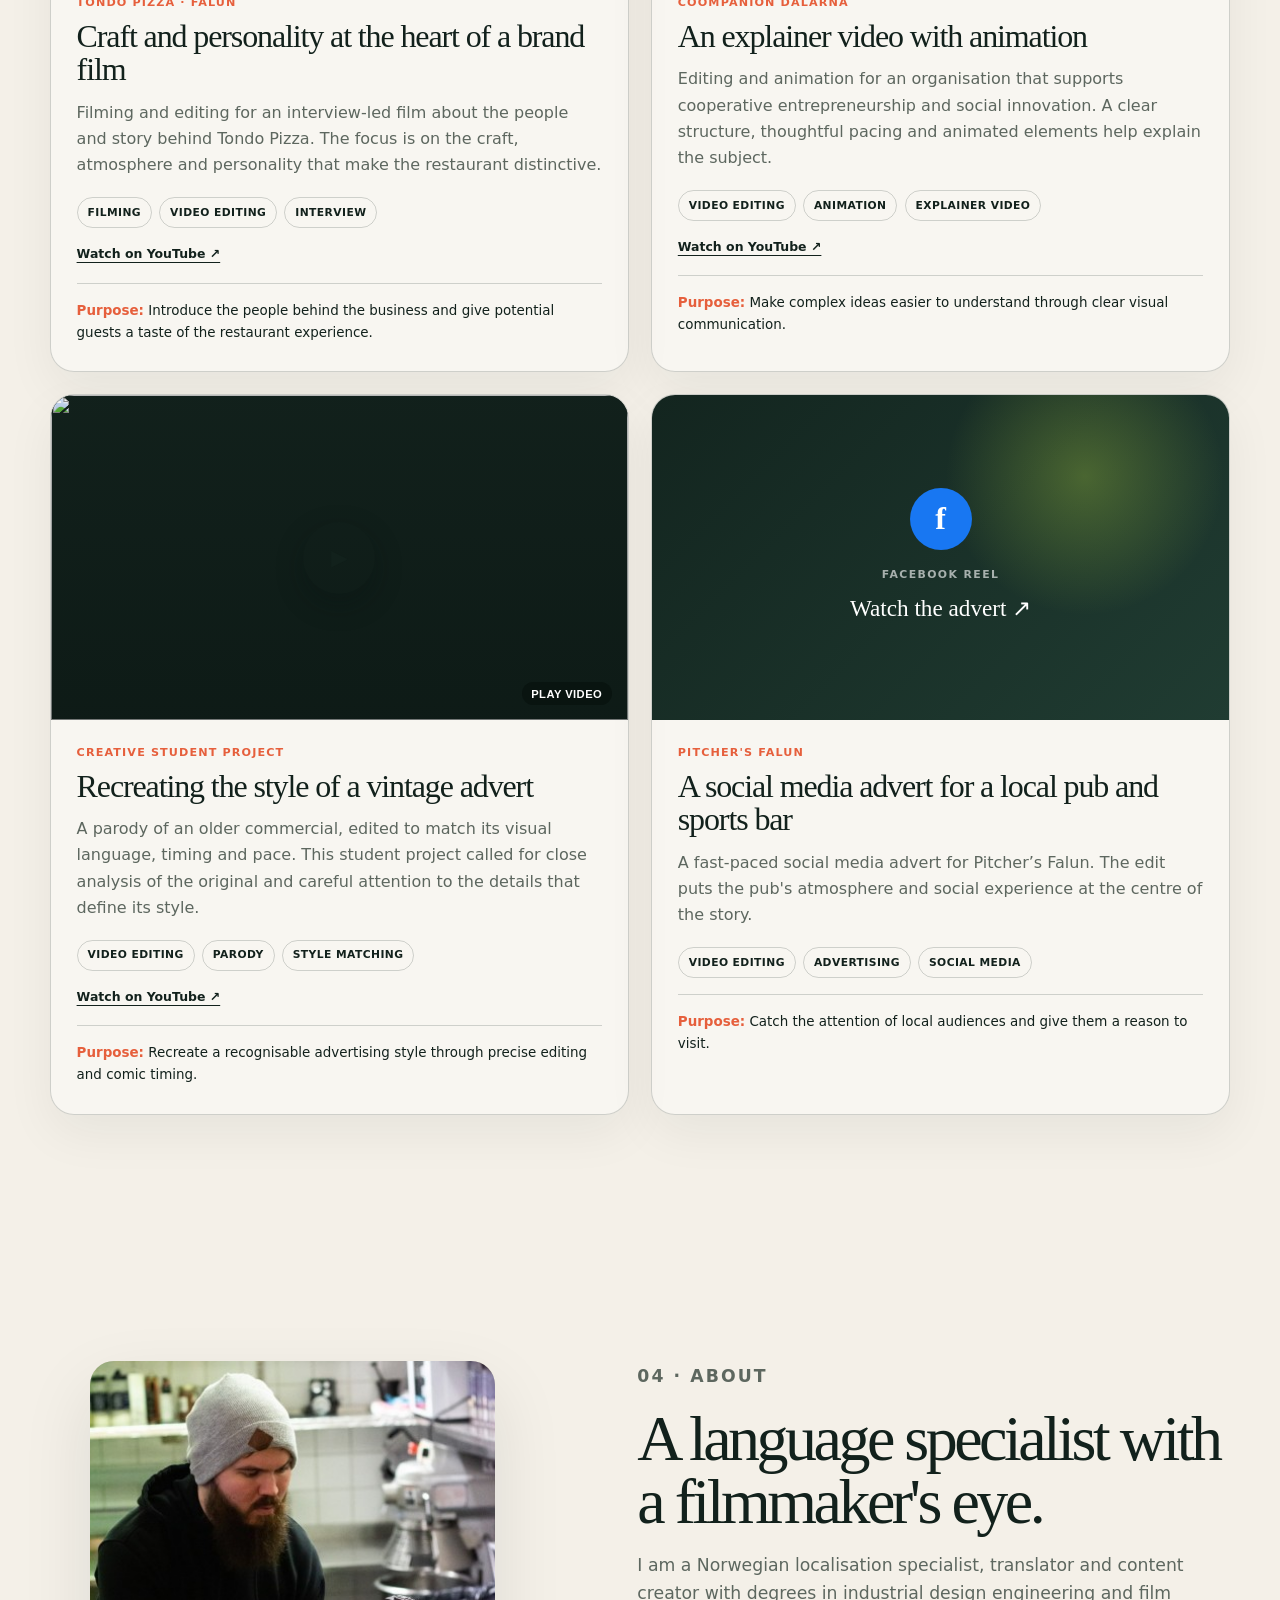
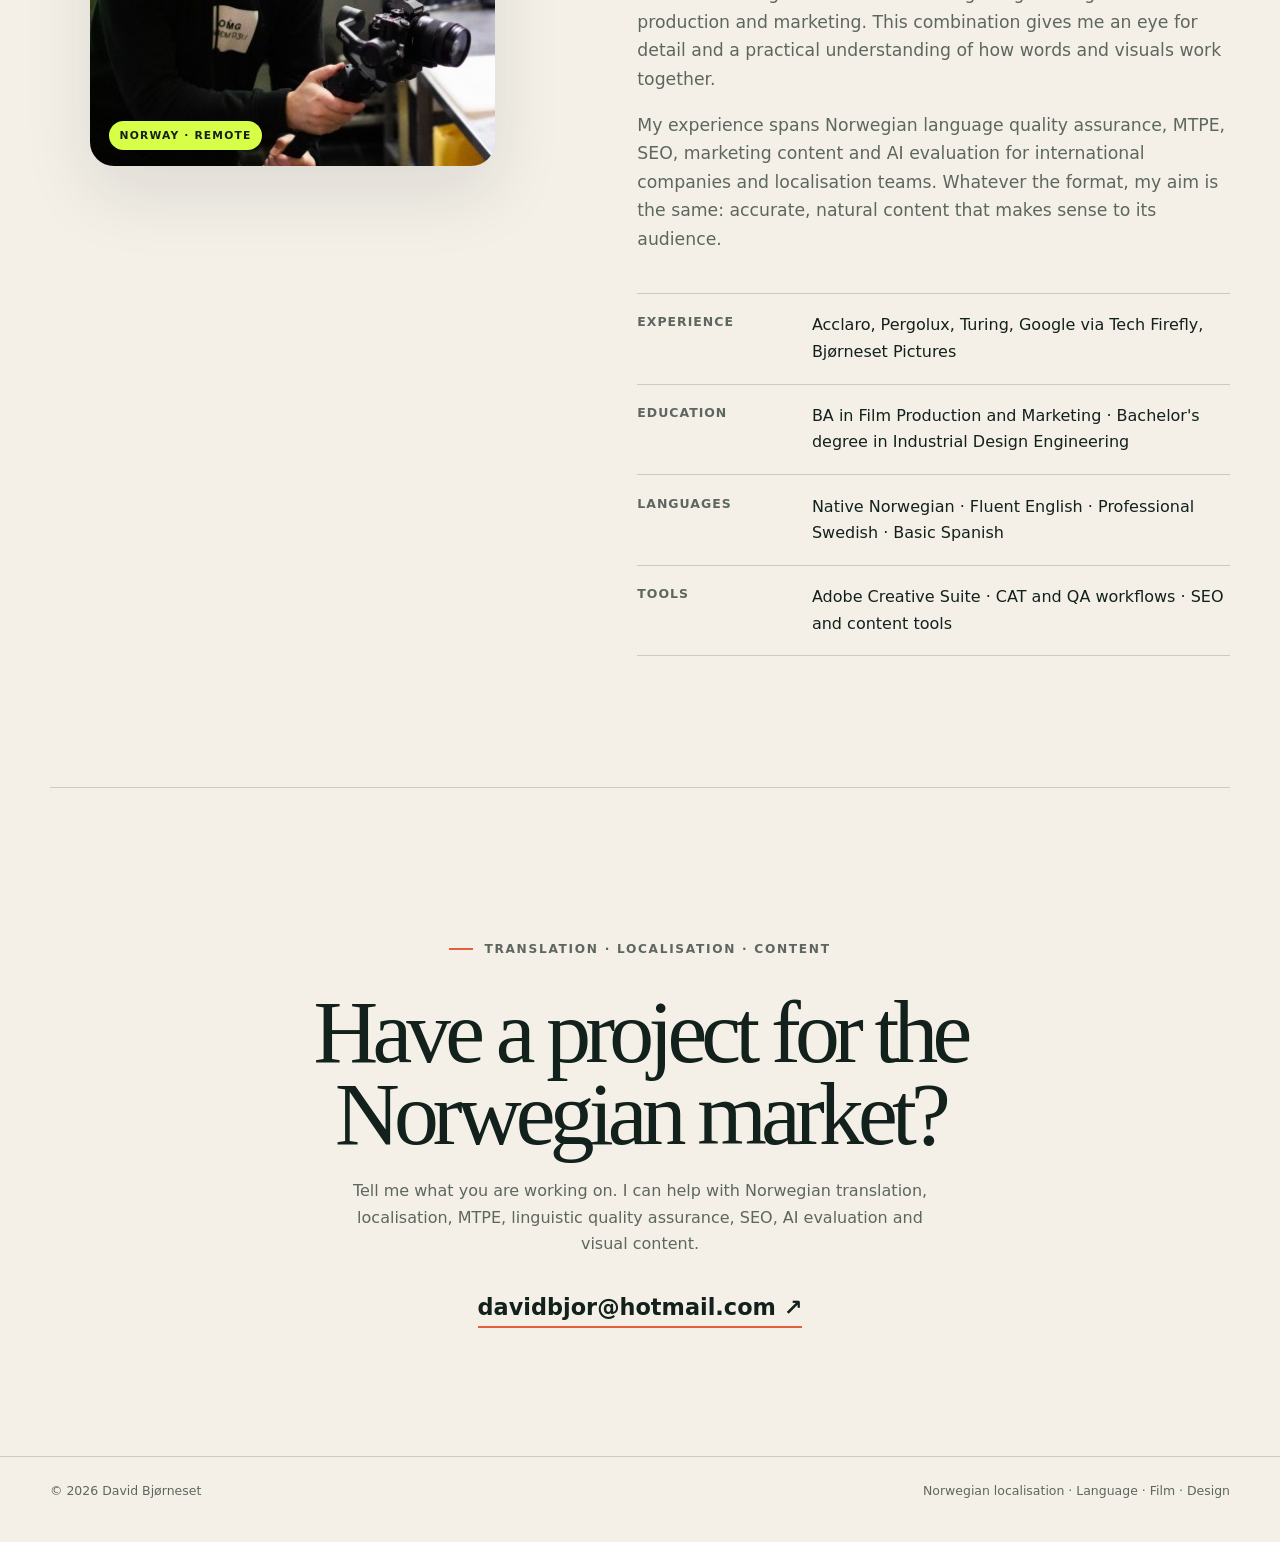
==== commit f4bca2e5: "Polish English portfolio copy" ====
--- a/en/index.html
+++ b/en/index.html
@@ -3,10 +3,10 @@
 <head>
   <meta charset="utf-8">
   <meta name="viewport" content="width=device-width, initial-scale=1">
-  <title>Norwegian Localization Specialist & Translator | David Bjørneset</title>
-  <meta name="description" content="Norwegian localization specialist and English-to-Norwegian translator offering MTPE, linguistic QA, SEO localization, transcreation, AI evaluation, video production and graphic design.">
+  <title>Norwegian Localisation Specialist & Translator | David Bjørneset</title>
+  <meta name="description" content="David Bjørneset: Norwegian translator and localisation specialist. English-to-Norwegian translation, MTPE, linguistic QA, SEO, AI evaluation and video production.">
   <meta name="author" content="David Bjørneset">
-  <meta name="keywords" content="Norwegian translator, Norwegian localization specialist, English to Norwegian translation, Norwegian MTPE, Norwegian linguistic QA, SEO localization Norway, Norwegian transcreation, Norwegian proofreader, Norwegian copywriter, AI evaluator Norwegian, video producer Norway">
+  <meta name="keywords" content="Norwegian translator, Norwegian localisation specialist, Norwegian localization, English-to-Norwegian translation, Norwegian MTPE, Norwegian linguistic QA, SEO localisation Norway, Norwegian transcreation, Norwegian proofreader, Norwegian copywriter, Norwegian AI evaluator, video producer Norway">
   <meta name="robots" content="index, follow, max-image-preview:large">
   <meta name="theme-color" content="#f4f0e8">
   <link rel="canonical" href="https://davidawb93-prog.github.io/en/">
@@ -16,8 +16,8 @@
   <meta property="og:type" content="website">
   <meta property="og:locale" content="en_GB">
   <meta property="og:locale:alternate" content="nb_NO">
-  <meta property="og:title" content="David Bjørneset — Norwegian Localization, Language & Content">
-  <meta property="og:description" content="Norwegian localization, MTPE, linguistic QA, SEO, AI evaluation and visual content for international brands.">
+  <meta property="og:title" content="David Bjørneset — Norwegian Translation, Localisation & Content">
+  <meta property="og:description" content="Natural Norwegian for international brands. Translation, localisation, MTPE, linguistic QA, SEO, AI evaluation and visual content.">
   <meta property="og:url" content="https://davidawb93-prog.github.io/en/">
   <link rel="stylesheet" href="/styles.css">
   <script type="application/ld+json">
@@ -27,9 +27,9 @@
     "name": "David Bjørneset",
     "url": "https://davidawb93-prog.github.io/en/",
     "email": "mailto:davidbjor@hotmail.com",
-    "jobTitle": "Norwegian Localization Specialist and Translator",
+    "jobTitle": "Norwegian Localisation Specialist and Translator",
     "knowsLanguage": ["Norwegian", "English", "Swedish", "Spanish"],
-    "knowsAbout": ["Norwegian localization", "English to Norwegian translation", "MTPE", "Linguistic quality assurance", "SEO localization", "Transcreation", "AI evaluation", "Video editing", "Graphic design"]
+    "knowsAbout": ["Norwegian localisation", "English-to-Norwegian translation", "MTPE", "Linguistic quality assurance", "SEO localisation", "Transcreation", "AI evaluation", "Video editing", "Graphic design"]
   }
   </script>
 </head>
@@ -61,24 +61,24 @@
   <main id="content">
     <section class="hero shell" aria-labelledby="hero-title">
       <div>
-        <p class="eyebrow">Norwegian localization · MTPE · Linguistic QA</p>
-        <h1 id="hero-title">Norwegian that feels <em>native.</em></h1>
-        <p class="hero-intro">I help international brands connect with the Norwegian market through accurate English-to-Norwegian translation, natural localization, linguistic quality assurance and content that keeps both its meaning and personality.</p>
+        <p class="eyebrow">Norwegian localisation · MTPE · Linguistic QA</p>
+        <h1 id="hero-title">Norwegian that reads <em>naturally.</em></h1>
+        <p class="hero-intro">I help international brands connect with Norwegian audiences through accurate English-to-Norwegian translation, thoughtful localisation and linguistic quality assurance. The result is clear, natural content that stays true to your message and your voice.</p>
         <div class="hero-actions">
-          <a class="button" href="#work">Explore selected work <span aria-hidden="true">↓</span></a>
-          <a class="button secondary" href="mailto:davidbjor@hotmail.com">Discuss a project</a>
+          <a class="button" href="#work">View selected work <span aria-hidden="true">↓</span></a>
+          <a class="button secondary" href="mailto:davidbjor@hotmail.com">Let's talk about your project</a>
         </div>
       </div>
       <aside class="hero-note" aria-label="Availability">
         <p class="status">Available for freelance projects</p>
-        <p><strong>From language to screen</strong>Localization, copy, design and video — brought together by one Norwegian specialist.</p>
+        <p><strong>From words to visuals</strong>Localisation, copywriting, design and video, all from one Norwegian specialist.</p>
       </aside>
     </section>
 
     <div class="signal-strip">
       <div class="signals shell" aria-label="Core profile">
         <div class="signal"><span>Native language</span><strong>Norwegian Bokmål</strong></div>
-        <div class="signal"><span>Work style</span><strong>Remote · Europe</strong></div>
+        <div class="signal"><span>Working remotely</span><strong>Europe</strong></div>
         <div class="signal"><span>Languages</span><strong>NO · EN · SV</strong></div>
         <div class="signal"><span>Background</span><strong>Language · Film · Design</strong></div>
       </div>
@@ -88,35 +88,35 @@
       <div class="section-head">
         <span class="section-number">01 · Services</span>
         <div>
-          <h2 id="services-title">More than a direct translation.</h2>
-          <p class="section-lead">Effective Norwegian localization is about context, tone and audience. I work across the full language workflow, from first translation to final quality check — with the visual skills to adapt the content around it.</p>
+          <h2 id="services-title">Written for your Norwegian audience.</h2>
+          <p class="section-lead">Effective Norwegian localisation starts with context, tone and audience. I support every stage, from the first translation to the final quality check, with the design and video skills to carry your message across formats.</p>
         </div>
       </div>
 
       <div class="services-grid">
         <article class="service">
           <span class="service-index">01</span>
-          <div><h3>Translation and localization</h3><p>Natural English-to-Norwegian translation, cultural adaptation, transcreation and Norwegian marketing copy that reads as if it was written for the market from day one.</p><div class="keyword-row">EN–NO · Transcreation · Market adaptation</div></div>
+          <div><h3>Translation and localisation</h3><p>English-to-Norwegian translation, cultural adaptation, transcreation and marketing copy that feel at home in Norwegian while preserving your brand's voice.</p><div class="keyword-row">EN–NO · Transcreation · Market adaptation</div></div>
         </article>
         <article class="service">
           <span class="service-index">02</span>
-          <div><h3>MTPE and linguistic QA</h3><p>Machine translation post-editing, proofreading, terminology management and Norwegian linguistic QA focused on meaning, fluency, consistency and style-guide compliance.</p><div class="keyword-row">MTPE · LQA · Proofreading · Terminology</div></div>
+          <div><h3>MTPE and linguistic QA</h3><p>Machine translation post-editing (MTPE), proofreading, terminology management and linguistic quality assurance (LQA) for Norwegian content. Careful checks for accuracy, fluency, consistency and alignment with your style guide.</p><div class="keyword-row">MTPE · LQA · Proofreading · Terminology</div></div>
         </article>
         <article class="service">
           <span class="service-index">03</span>
-          <div><h3>SEO localization and copy</h3><p>Norwegian keyword research, SEO translation, product pages, metadata, email campaigns and conversion-focused copywriting aligned with local search behaviour.</p><div class="keyword-row">Norwegian SEO · Copywriting · Product pages</div></div>
+          <div><h3>SEO localisation and copywriting</h3><p>Norwegian keyword research and SEO translation shaped by local search behaviour, alongside product pages, metadata and email campaigns written to help customers find you and take the next step.</p><div class="keyword-row">Norwegian SEO · Copywriting · Product pages</div></div>
         </article>
         <article class="service">
           <span class="service-index">04</span>
-          <div><h3>AI evaluation and language data</h3><p>Large language model evaluation, fact-checking, rubric writing, response rating and quality assurance for Norwegian AI tasks and language datasets.</p><div class="keyword-row">LLM · AI evaluation · Norwegian language data</div></div>
+          <div><h3>AI evaluation and language data</h3><p>Evaluation of large language models, fact-checking, rubric development and response assessment, with a focus on the accuracy and quality of Norwegian AI outputs and language datasets.</p><div class="keyword-row">LLM · AI evaluation · Norwegian language data</div></div>
         </article>
         <article class="service">
           <span class="service-index">05</span>
-          <div><h3>Video and visual content</h3><p>Video production, editing, graphic design, advertising assets and social media content — combining clear messaging with a strong sense of brand.</p><div class="keyword-row">Film · Editing · Adobe Creative Suite</div></div>
+          <div><h3>Video and visual content</h3><p>Video production, editing, graphic design and advertising content for websites, campaigns and social media. Clear storytelling with a consistent visual identity.</p><div class="keyword-row">Film · Editing · Adobe Creative Suite</div></div>
         </article>
         <article class="service">
           <span class="service-index">06</span>
-          <div><h3>Transcription and subtitling</h3><p>Norwegian and English transcription, editing and video subtitling with careful attention to timing, readability, tone and accessibility.</p><div class="keyword-row">Transcription · Subtitling · Language editing</div></div>
+          <div><h3>Transcription and subtitling</h3><p>Norwegian and English transcription, text editing and video subtitling, with close attention to timing, readability, tone and accessibility.</p><div class="keyword-row">Transcription · Subtitling · Language editing</div></div>
         </article>
       </div>
     </section>
@@ -125,25 +125,25 @@
       <div class="section-head">
         <span class="section-number">02 · Selected work</span>
         <div>
-          <h2 id="work-title">Language, market and visual storytelling.</h2>
-          <p class="section-lead">Selected experience spanning high-volume language quality, Norwegian market localization and end-to-end video production.</p>
+          <h2 id="work-title">Language expertise. A creative perspective.</h2>
+          <p class="section-lead">A selection of projects spanning Norwegian localisation, high-volume language quality assurance and video production from concept to delivery.</p>
         </div>
       </div>
 
       <div class="work-list">
         <article class="work-card">
           <div class="work-visual" aria-hidden="true"></div>
-          <div><p class="work-meta">Pergolux · Localization / SEO / Design</p><h3>Norwegian market adaptation across channels</h3><p>Localization and on-page SEO for websites and product pages, adaptation of marketing campaigns and email, plus visual advertising and content for the Norwegian market.</p></div>
+          <div><p class="work-meta">Pergolux · Localisation / SEO / Design</p><h3>A consistent voice for the Norwegian market</h3><p>Website and product page localisation, on-page SEO, campaign and email adaptation, and visual advertising content tailored to Norwegian audiences.</p></div>
           <span class="work-tag">Ongoing</span>
         </article>
         <article class="work-card">
           <div class="work-visual type-two" aria-hidden="true"></div>
-          <div><p class="work-meta">Google via Tech Firefly · Linguistic QA</p><h3>Quality at high volume</h3><p>Quality assurance of more than 500 Norwegian digital assets per day, reviewing grammar, terminology and linguistic consistency against defined quality standards.</p></div>
+          <div><p class="work-meta">Google via Tech Firefly · Linguistic QA</p><h3>Consistent quality at scale</h3><p>Linguistic quality assurance for more than 500 Norwegian digital assets per day, checking grammar, terminology and consistency against defined quality standards.</p></div>
           <span class="work-tag">2022–2025</span>
         </article>
         <article class="work-card">
           <div class="work-visual type-three" aria-hidden="true"></div>
-          <div><p class="work-meta">Kjell &amp; Herkules · Film / Editing</p><h3>From concept to final cut</h3><p>Ownership of the full production cycle: concept development, filming, storytelling, editing and delivery of video content for marketing, social media and client projects.</p></div>
+          <div><p class="work-meta">Kjell &amp; Herkules · Film / Editing</p><h3>From concept to final cut</h3><p>Responsibility for the full production process, from concept development and filming to storytelling, editing and delivery of videos for marketing, social media and client projects.</p></div>
           <span class="work-tag">2022</span>
         </article>
       </div>
@@ -154,41 +154,41 @@
         <span class="section-number">03 · Video portfolio</span>
         <div>
           <h2 id="film-title">Stories designed to get noticed.</h2>
-          <p class="section-lead">From political communication and local brands to YouTube entertainment: selected productions where editing, sound, pacing and visual storytelling make each message clear, engaging and shareable.</p>
+          <p class="section-lead">Campaigns, local businesses and YouTube entertainment. These selected projects show how editing, sound and pacing work together to tell a story and hold an audience's attention.</p>
         </div>
       </div>
 
       <div class="video-grid">
         <article class="video-case">
           <div class="video-embed lite-youtube" data-video-id="noKMNAtRO4Q" data-video-title="Competition trailer for Piscantur and Team Baitbox"><button class="video-poster" type="button" aria-label="Play competition trailer"><img src="https://i.ytimg.com/vi/noKMNAtRO4Q/hqdefault.jpg" alt="" loading="lazy"><span class="video-play" aria-hidden="true">▶</span><span class="video-poster-label">Play video</span></button></div>
-          <div class="video-copy"><p class="video-client">Piscantur × Team Baitbox</p><h3>Competition trailer for two Swedish YouTube channels</h3><p class="video-description">A high-energy trailer created to build anticipation around a competition between two established Swedish fishing channels. Editing, pace and tension give the launch momentum and a strong sense of occasion.</p><div class="video-role"><span>Video editing</span><span>Trailer</span><span>YouTube</span></div><a class="youtube-fallback" href="https://youtu.be/noKMNAtRO4Q" target="_blank" rel="noopener noreferrer">Open on YouTube ↗</a><p class="impact-note"><strong>Impact:</strong> A punchy promotional format designed to attract attention, encourage sharing and build viewer interest around the competition.</p></div>
+          <div class="video-copy"><p class="video-client">Piscantur × Team Baitbox</p><h3>A competition trailer for two Swedish YouTube channels</h3><p class="video-description">A high-energy trailer for a competition between two established Swedish fishing channels. The edit uses pace and tension to build anticipation and give the event a strong sense of occasion.</p><div class="video-role"><span>Video editing</span><span>Trailer</span><span>YouTube</span></div><a class="youtube-fallback" href="https://youtu.be/noKMNAtRO4Q" target="_blank" rel="noopener noreferrer">Watch on YouTube ↗</a><p class="impact-note"><strong>Purpose:</strong> Capture attention, encourage sharing and give viewers a reason to follow the competition.</p></div>
         </article>
 
         <article class="video-case">
           <div class="video-embed lite-youtube" data-video-id="oQT2Y7zP45k" data-video-title="Political campaign video for the Social Democrats in Dalarna"><button class="video-poster" type="button" aria-label="Play political campaign film"><img src="https://i.ytimg.com/vi/oQT2Y7zP45k/hqdefault.jpg" alt="" loading="lazy"><span class="video-play" aria-hidden="true">▶</span><span class="video-poster-label">Play video</span></button></div>
-          <div class="video-copy"><p class="video-client">Swedish Social Democrats · Dalarna district</p><h3>Political campaign film with a clear message</h3><p class="video-description">Location sound and video editing for a political campaign film created to present people and ideas in a credible, accessible and engaging way.</p><div class="video-role"><span>Sound recording</span><span>Video editing</span><span>Campaign</span></div><a class="youtube-fallback" href="https://youtu.be/oQT2Y7zP45k" target="_blank" rel="noopener noreferrer">Open on YouTube ↗</a><p class="impact-note"><strong>Impact:</strong> A clear, shareable campaign format that strengthens the message and works effectively across digital channels.</p></div>
+          <div class="video-copy"><p class="video-client">Swedish Social Democrats · Dalarna district</p><h3>A clear message for a political campaign</h3><p class="video-description">On-location sound recording and video editing for a political campaign film, with a focus on presenting the people and their ideas clearly and credibly.</p><div class="video-role"><span>Sound recording</span><span>Video editing</span><span>Campaign</span></div><a class="youtube-fallback" href="https://youtu.be/oQT2Y7zP45k" target="_blank" rel="noopener noreferrer">Watch on YouTube ↗</a><p class="impact-note"><strong>Purpose:</strong> Make the campaign message accessible and easy to share across digital channels.</p></div>
         </article>
 
         <article class="video-case">
           <div class="video-embed lite-youtube" data-video-id="rmLTQKEX1hA" data-video-title="Interview and brand film for Tondo Pizza"><button class="video-poster" type="button" aria-label="Play Tondo Pizza brand film"><img src="https://i.ytimg.com/vi/rmLTQKEX1hA/hqdefault.jpg" alt="" loading="lazy"><span class="video-play" aria-hidden="true">▶</span><span class="video-poster-label">Play video</span></button></div>
-          <div class="video-copy"><p class="video-client">Tondo Pizza · Falun</p><h3>An interview film built around craft and personality</h3><p class="video-description">A warm brand film that puts the people and story behind Tondo Pizza at the centre. Close filming and considered editing communicate the craft, atmosphere and personality of the local brand.</p><div class="video-role"><span>Filming</span><span>Video editing</span><span>Interview</span></div><a class="youtube-fallback" href="https://youtu.be/rmLTQKEX1hA" target="_blank" rel="noopener noreferrer">Open on YouTube ↗</a><p class="impact-note"><strong>Impact:</strong> Content that builds trust, gives the brand a human face and makes the restaurant experience easier to discover online.</p></div>
-        </article>
-
-        <article class="video-case">
-          <div class="video-embed lite-youtube" data-video-id="03p6ocZ1rk0" data-video-title="Information film for Coompanion Dalarna"><button class="video-poster" type="button" aria-label="Play information film for Coompanion Dalarna"><img src="https://i.ytimg.com/vi/03p6ocZ1rk0/hqdefault.jpg" alt="" loading="lazy"><span class="video-play" aria-hidden="true">▶</span><span class="video-poster-label">Play video</span></button></div>
-          <div class="video-copy"><p class="video-client">Coompanion Dalarna</p><h3>Information film with animation</h3><p class="video-description">Editing and animation for an organisation supporting cooperative entrepreneurship and social innovation. Visual elements and structured pacing make the subject more accessible and engaging.</p><div class="video-role"><span>Video editing</span><span>Animation</span><span>Information film</span></div><a class="youtube-fallback" href="https://youtu.be/03p6ocZ1rk0" target="_blank" rel="noopener noreferrer">Open on YouTube ↗</a><p class="impact-note"><strong>Impact:</strong> A clear, professional format that simplifies complex ideas and gives the organisation effective content for digital communication.</p></div>
+          <div class="video-copy"><p class="video-client">Tondo Pizza · Falun</p><h3>Craft and personality at the heart of a brand film</h3><p class="video-description">Filming and editing for an interview-led film about the people and story behind Tondo Pizza. The focus is on the craft, atmosphere and personality that make the restaurant distinctive.</p><div class="video-role"><span>Filming</span><span>Video editing</span><span>Interview</span></div><a class="youtube-fallback" href="https://youtu.be/rmLTQKEX1hA" target="_blank" rel="noopener noreferrer">Watch on YouTube ↗</a><p class="impact-note"><strong>Purpose:</strong> Introduce the people behind the business and give potential guests a taste of the restaurant experience.</p></div>
+        </article>
+
+        <article class="video-case">
+          <div class="video-embed lite-youtube" data-video-id="03p6ocZ1rk0" data-video-title="Explainer video for Coompanion Dalarna"><button class="video-poster" type="button" aria-label="Play explainer video for Coompanion Dalarna"><img src="https://i.ytimg.com/vi/03p6ocZ1rk0/hqdefault.jpg" alt="" loading="lazy"><span class="video-play" aria-hidden="true">▶</span><span class="video-poster-label">Play video</span></button></div>
+          <div class="video-copy"><p class="video-client">Coompanion Dalarna</p><h3>An explainer video with animation</h3><p class="video-description">Editing and animation for an organisation that supports cooperative entrepreneurship and social innovation. A clear structure, thoughtful pacing and animated elements help explain the subject.</p><div class="video-role"><span>Video editing</span><span>Animation</span><span>Explainer video</span></div><a class="youtube-fallback" href="https://youtu.be/03p6ocZ1rk0" target="_blank" rel="noopener noreferrer">Watch on YouTube ↗</a><p class="impact-note"><strong>Purpose:</strong> Make complex ideas easier to understand through clear visual communication.</p></div>
         </article>
 
         <article class="video-case">
           <div class="video-embed lite-youtube" data-video-id="35KVALrmbJA" data-video-title="Retro advertising parody, student project"><button class="video-poster" type="button" aria-label="Play retro advertising parody"><img src="https://i.ytimg.com/vi/35KVALrmbJA/hqdefault.jpg" alt="" loading="lazy"><span class="video-play" aria-hidden="true">▶</span><span class="video-poster-label">Play video</span></button></div>
-          <div class="video-copy"><p class="video-client">Creative student project</p><h3>Retro advertising parody with precise style matching</h3><p class="video-description">A humorous reinterpretation of an older commercial, edited to recreate the original visual language, timing and pace. The project demonstrates an ability to analyse and reconstruct a clearly established style.</p><div class="video-role"><span>Video editing</span><span>Parody</span><span>Style matching</span></div><a class="youtube-fallback" href="https://youtu.be/35KVALrmbJA" target="_blank" rel="noopener noreferrer">Open on YouTube ↗</a><p class="impact-note"><strong>Impact:</strong> A memorable and entertaining production demonstrating close attention to detail, comic timing and a strong understanding of genre.</p></div>
+          <div class="video-copy"><p class="video-client">Creative student project</p><h3>Recreating the style of a vintage advert</h3><p class="video-description">A parody of an older commercial, edited to match its visual language, timing and pace. This student project called for close analysis of the original and careful attention to the details that define its style.</p><div class="video-role"><span>Video editing</span><span>Parody</span><span>Style matching</span></div><a class="youtube-fallback" href="https://youtu.be/35KVALrmbJA" target="_blank" rel="noopener noreferrer">Watch on YouTube ↗</a><p class="impact-note"><strong>Purpose:</strong> Recreate a recognisable advertising style through precise editing and comic timing.</p></div>
         </article>
 
         <article class="video-case">
           <a class="facebook-reel" href="https://www.facebook.com/reel/4784541218332581" target="_blank" rel="noopener noreferrer" aria-label="Watch the Pitcher's Falun advertising video on Facebook">
             <span><span class="facebook-icon" aria-hidden="true">f</span><span class="facebook-kicker">Facebook Reel</span><span class="facebook-title">Watch the advert ↗</span></span>
           </a>
-          <div class="video-copy"><p class="video-client">Pitcher's Falun</p><h3>Social advertising film for a local pub and sports bar</h3><p class="video-description">A fast-paced advertising film edited for social media, focusing on atmosphere, experience and the social environment at Pitcher’s Falun.</p><div class="video-role"><span>Video editing</span><span>Advertising</span><span>Social media</span></div><p class="impact-note"><strong>Impact:</strong> An energetic format designed to strengthen local visibility, stop the scroll and motivate audiences to visit.</p></div>
+          <div class="video-copy"><p class="video-client">Pitcher's Falun</p><h3>A social media advert for a local pub and sports bar</h3><p class="video-description">A fast-paced social media advert for Pitcher’s Falun. The edit puts the pub's atmosphere and social experience at the centre of the story.</p><div class="video-role"><span>Video editing</span><span>Advertising</span><span>Social media</span></div><p class="impact-note"><strong>Purpose:</strong> Catch the attention of local audiences and give them a reason to visit.</p></div>
         </article>
       </div>
     </section>
@@ -202,8 +202,8 @@
         <div class="about-copy">
           <p class="section-number">04 · About</p>
           <h2 id="about-title">A language specialist with a filmmaker's eye.</h2>
-          <p>I am a Norwegian localization specialist, translator and content creator with degrees in both industrial design engineering and film production and marketing. That background helps me see the details in the copy as well as the bigger picture around it.</p>
-          <p>I have worked with Norwegian language quality, MTPE, SEO, marketing content and AI evaluation for international companies and localization teams. The goal is always the same: accurate content that feels natural to the person reading it.</p>
+          <p>I am a Norwegian localisation specialist, translator and content creator with degrees in industrial design engineering and film production and marketing. This combination gives me an eye for detail and a practical understanding of how words and visuals work together.</p>
+          <p>My experience spans Norwegian language quality assurance, MTPE, SEO, marketing content and AI evaluation for international companies and localisation teams. Whatever the format, my aim is the same: accurate, natural content that makes sense to its audience.</p>
           <dl class="fact-list">
             <div class="fact"><dt>Experience</dt><dd>Acclaro, Pergolux, Turing, Google via Tech Firefly, Bjørneset Pictures</dd></div>
             <div class="fact"><dt>Education</dt><dd>BA in Film Production and Marketing · Bachelor's degree in Industrial Design Engineering</dd></div>
@@ -215,15 +215,15 @@
     </section>
 
     <section class="contact shell" id="contact" aria-labelledby="contact-title">
-      <p class="eyebrow" style="justify-content:center">Translation · Localization · Content</p>
-      <h2 id="contact-title">Taking a project to the Norwegian market?</h2>
-      <p>Get in touch about freelance work in Norwegian translation, localization, MTPE, linguistic quality assurance, SEO, AI evaluation or visual content.</p>
+      <p class="eyebrow" style="justify-content:center">Translation · Localisation · Content</p>
+      <h2 id="contact-title">Have a project for the Norwegian market?</h2>
+      <p>Tell me what you are working on. I can help with Norwegian translation, localisation, MTPE, linguistic quality assurance, SEO, AI evaluation and visual content.</p>
       <a class="contact-link" href="mailto:davidbjor@hotmail.com">davidbjor@hotmail.com ↗</a>
     </section>
   </main>
 
   <footer class="site-footer">
-    <div class="footer-grid shell"><p>© <span data-year>2026</span> David Bjørneset</p><p>Norwegian localization · Language · Film · Design</p></div>
+    <div class="footer-grid shell"><p>© <span data-year>2026</span> David Bjørneset</p><p>Norwegian localisation · Language · Film · Design</p></div>
   </footer>
   <script src="/script.js" defer></script>
 </body>
--- a/styles.css
+++ b/styles.css
@@ -164,8 +164,7 @@
   grid-template-columns: minmax(0, 1.4fr) minmax(260px, 0.6fr);
   gap: clamp(2rem, 7vw, 7rem);
   align-items: end;
-  min-height: calc(100vh - 78px);
-  padding-block: clamp(5rem, 10vw, 9rem) 4rem;
+  padding-block: clamp(3rem, 6vw, 5rem) 4rem;
 }
 
 .eyebrow {
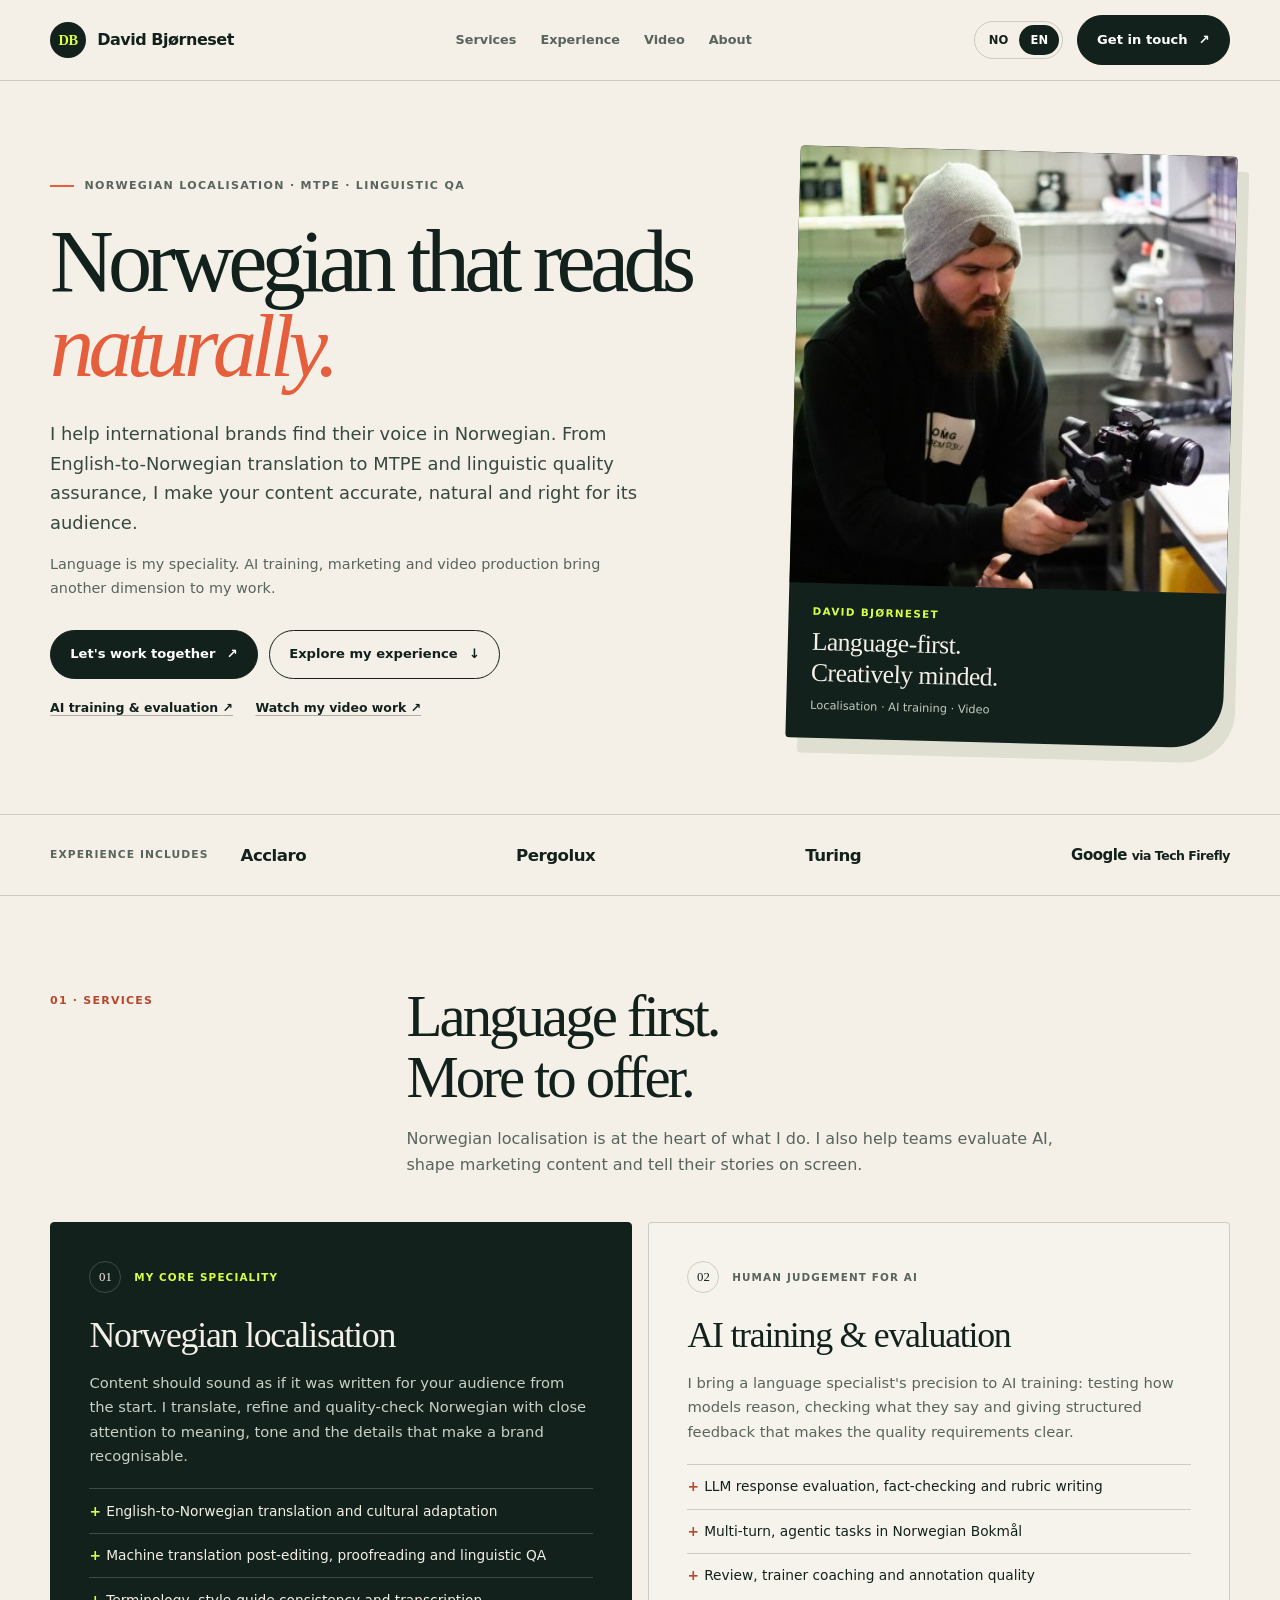
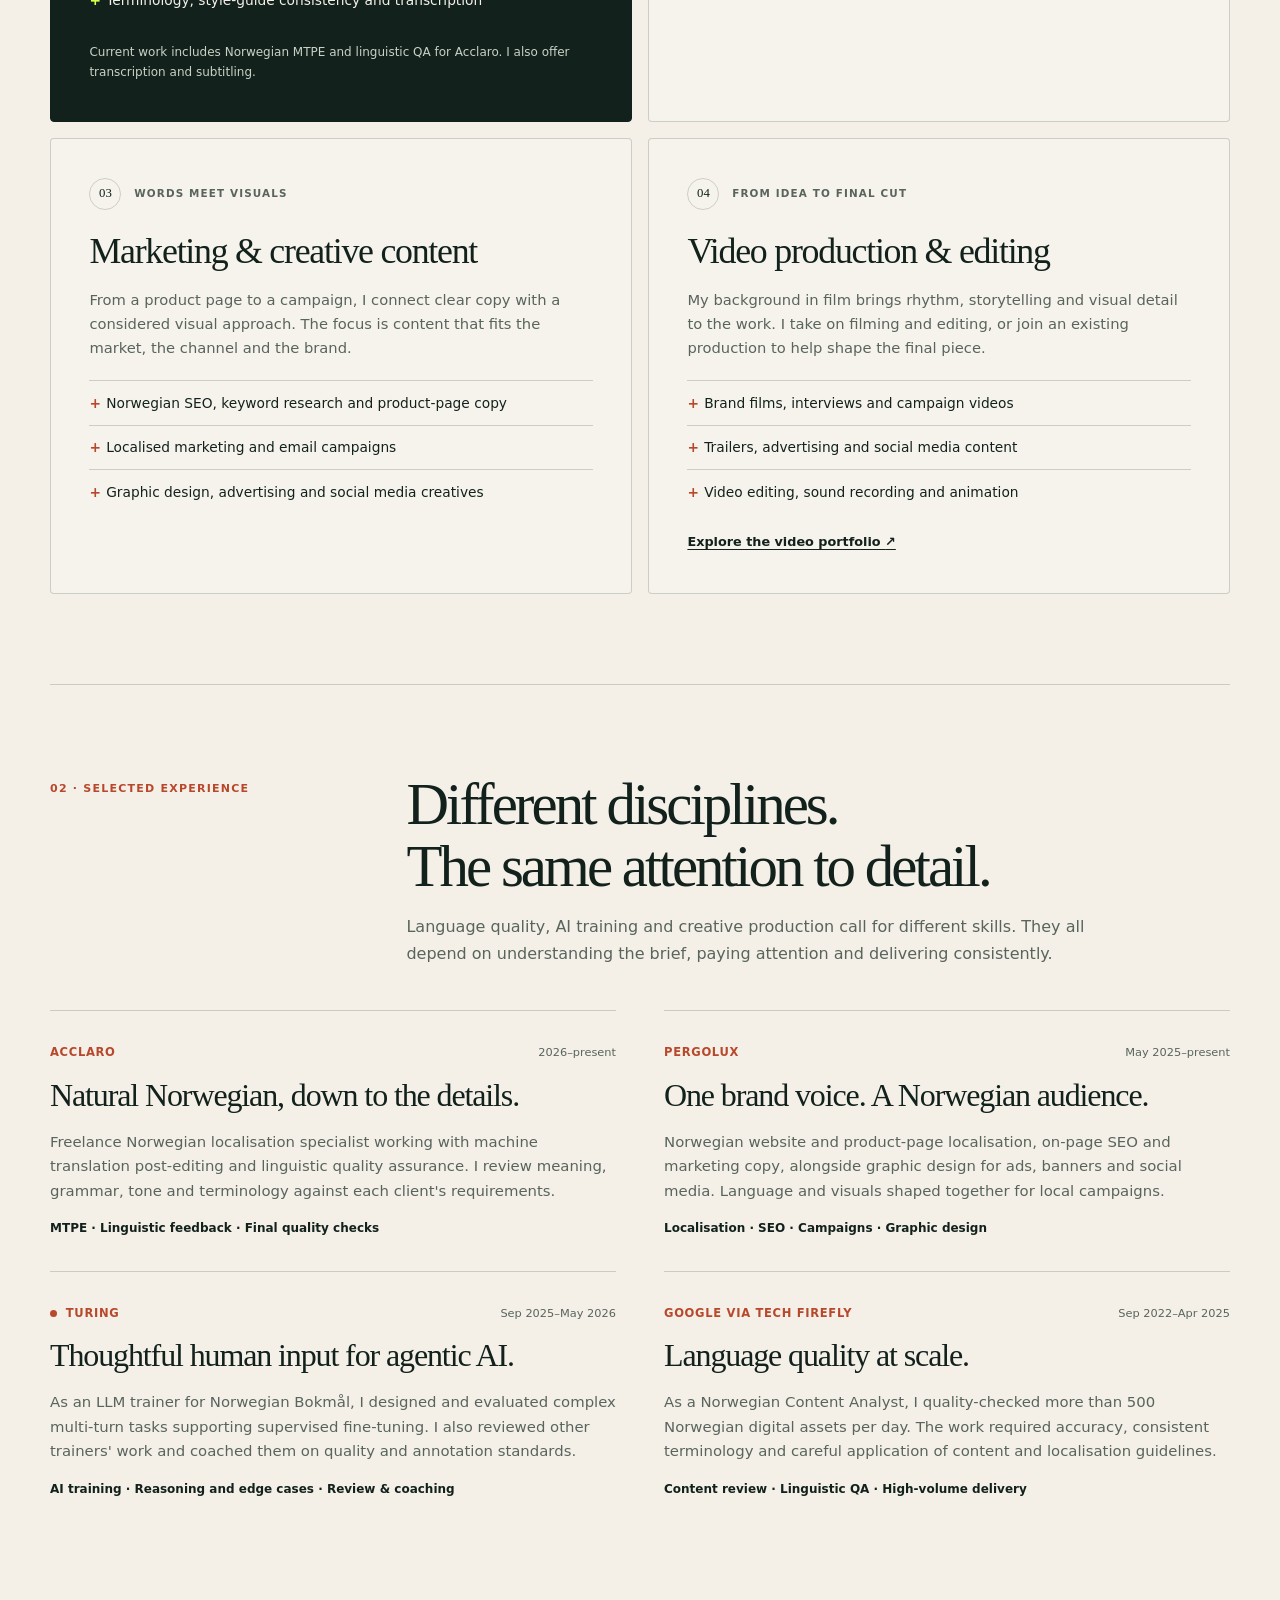
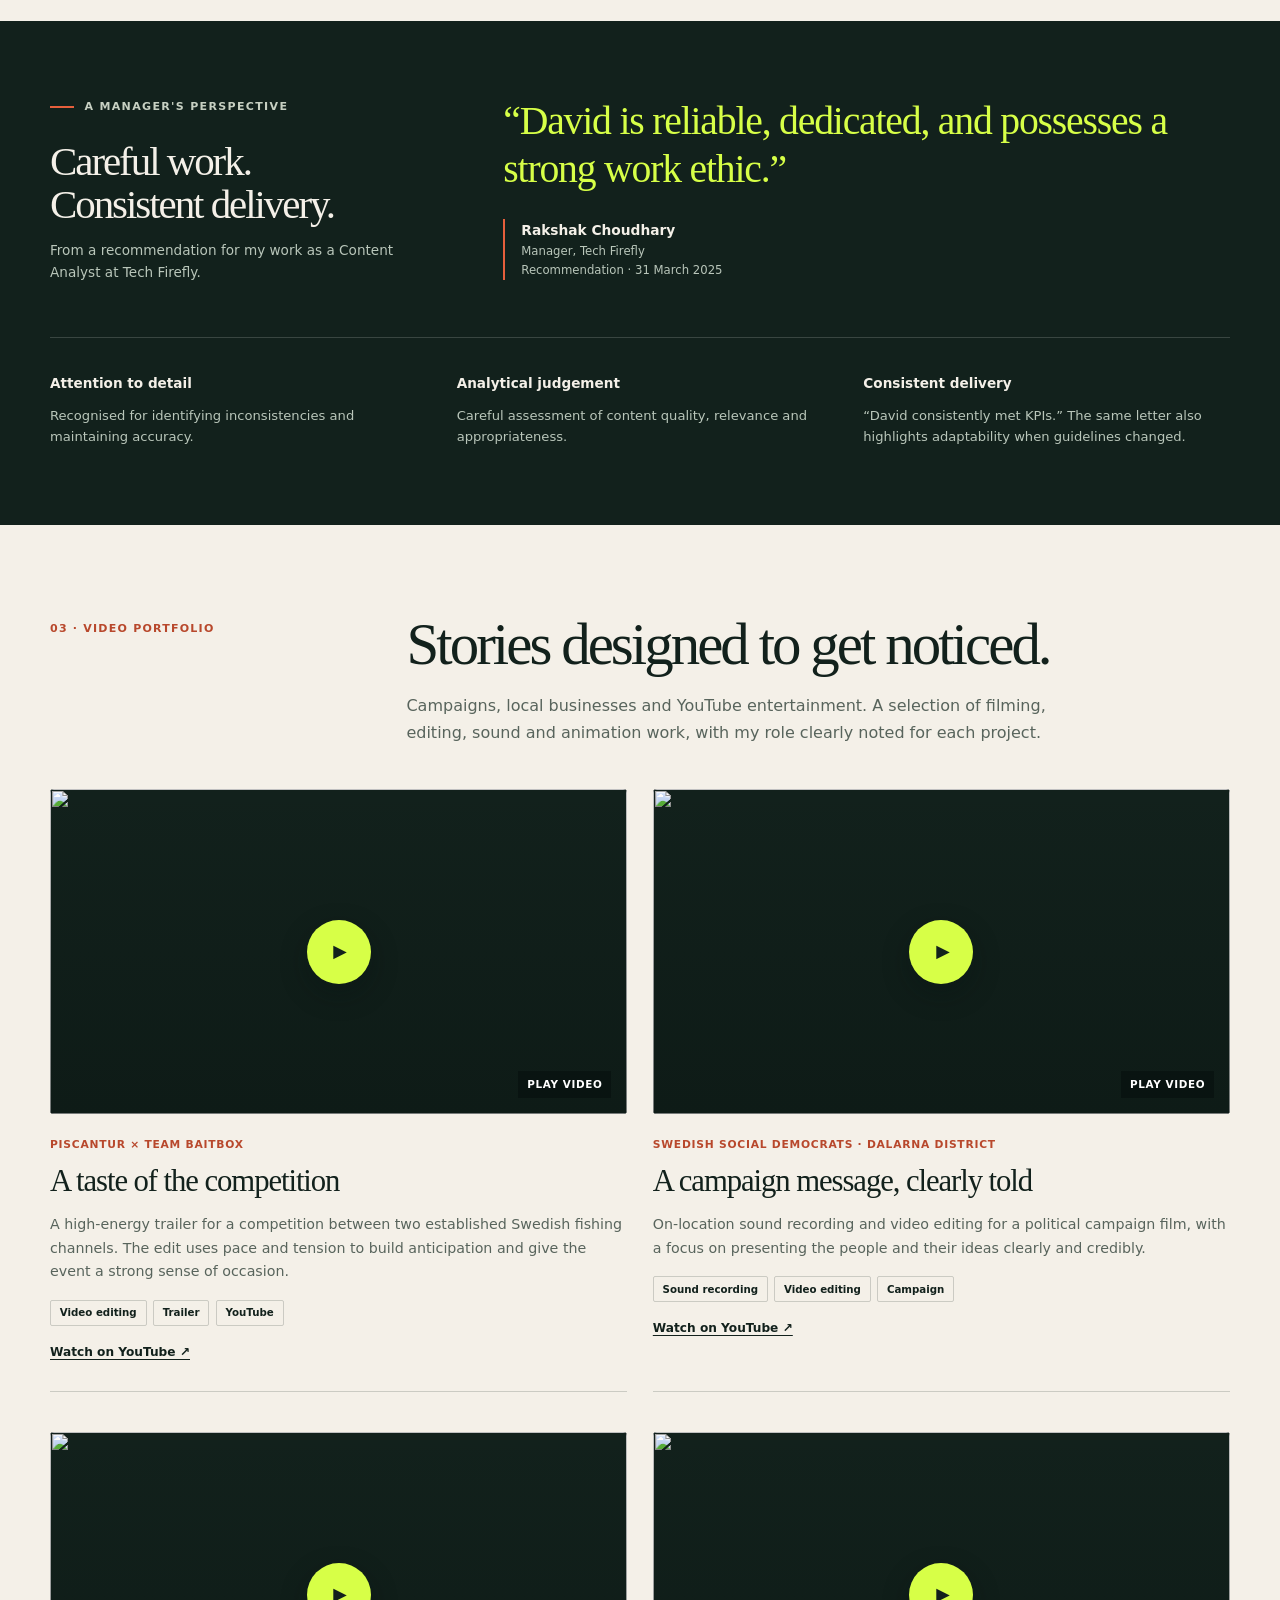
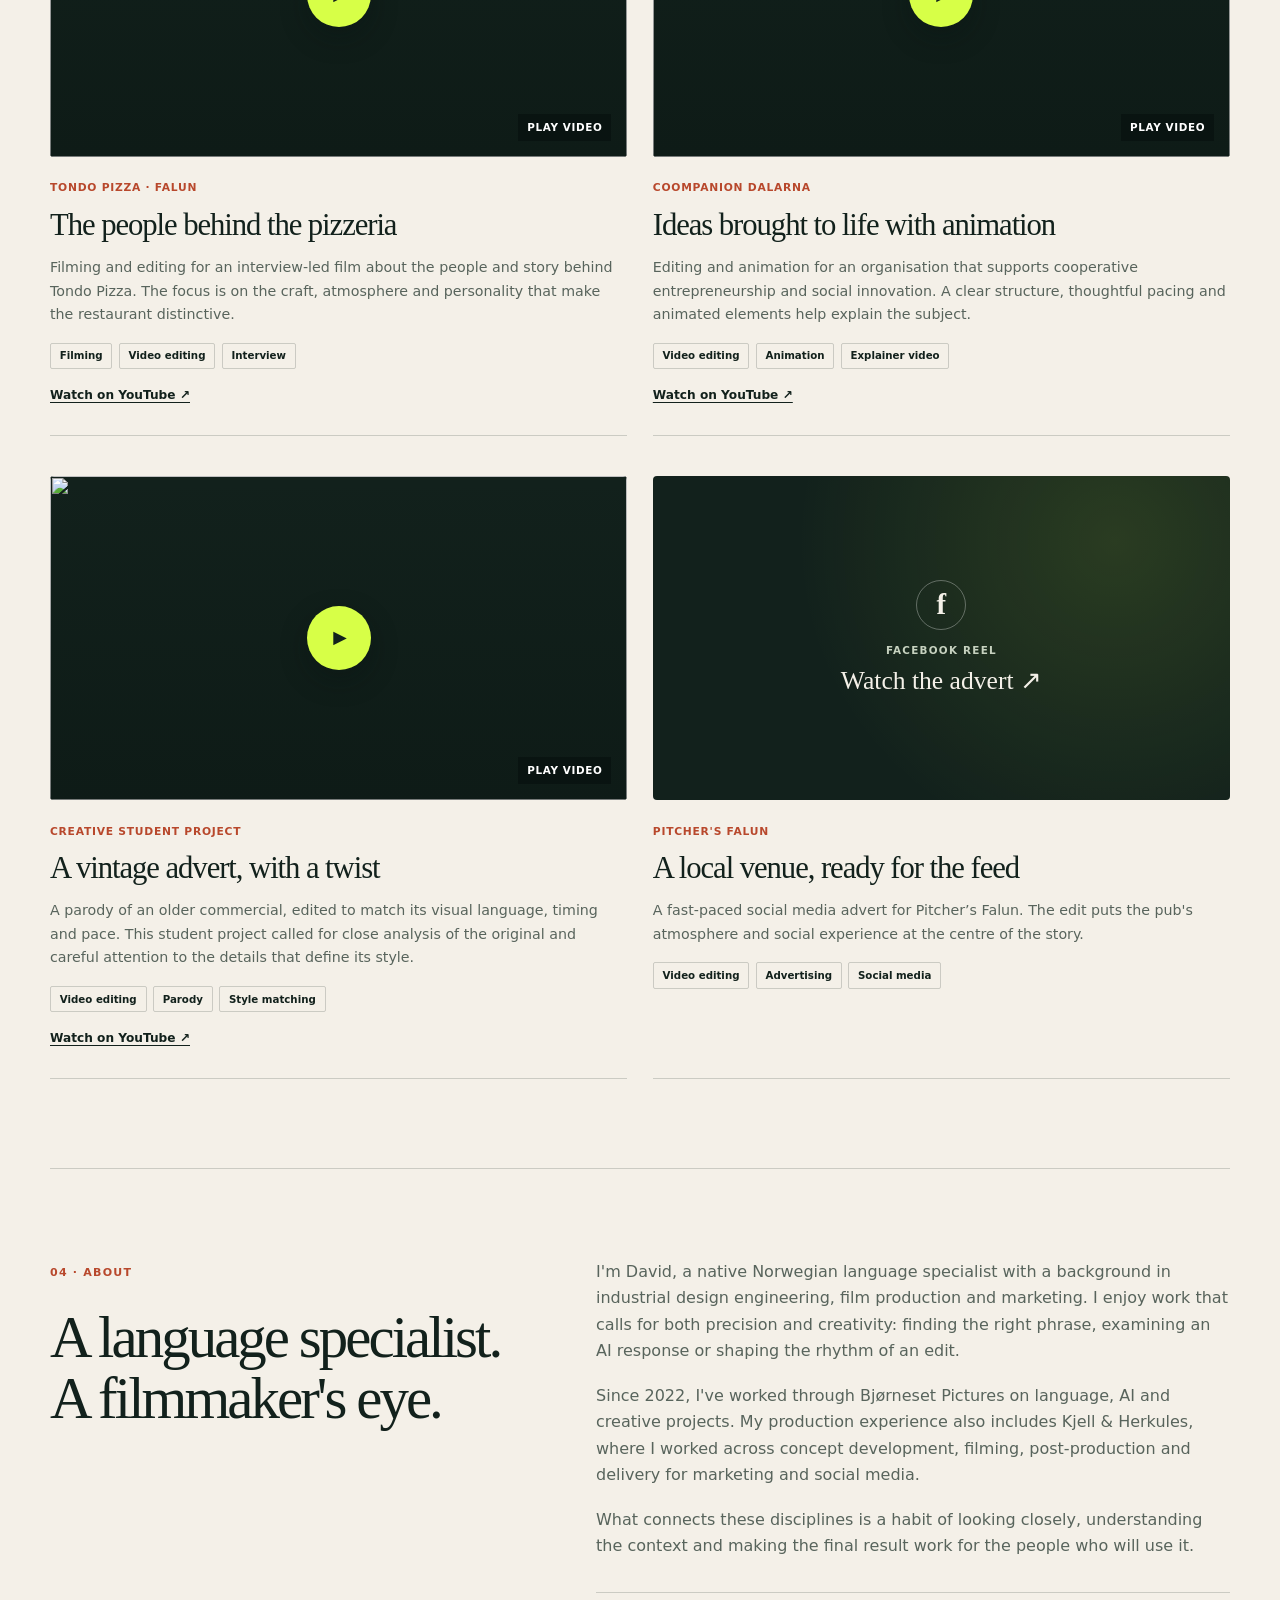
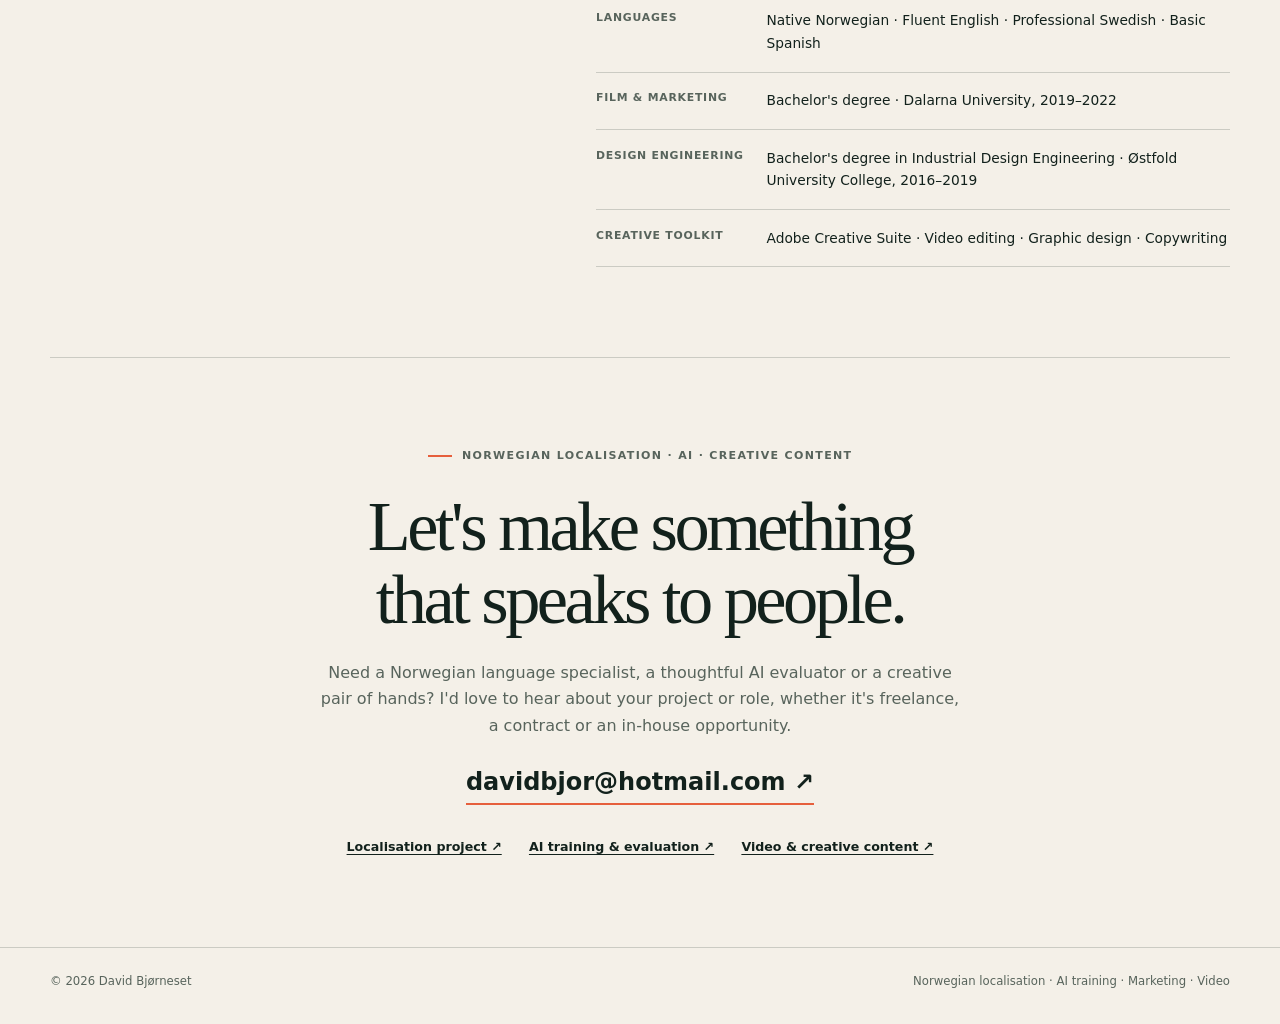
==== commit 7970321e: "Refresh English portfolio and recommendation" ====
--- a/en/index.html
+++ b/en/index.html
@@ -3,12 +3,12 @@
 <head>
   <meta charset="utf-8">
   <meta name="viewport" content="width=device-width, initial-scale=1">
-  <title>Norwegian Localisation Specialist & Translator | David Bjørneset</title>
-  <meta name="description" content="David Bjørneset: Norwegian translator and localisation specialist. English-to-Norwegian translation, MTPE, linguistic QA, SEO, AI evaluation and video production.">
+  <title>Norwegian Localisation & Creative Content | David Bjørneset</title>
+  <meta name="description" content="Norwegian localisation specialist David Bjørneset. English-to-Norwegian translation, MTPE, linguistic QA, AI training, marketing content and video production.">
   <meta name="author" content="David Bjørneset">
-  <meta name="keywords" content="Norwegian translator, Norwegian localisation specialist, Norwegian localization, English-to-Norwegian translation, Norwegian MTPE, Norwegian linguistic QA, SEO localisation Norway, Norwegian transcreation, Norwegian proofreader, Norwegian copywriter, Norwegian AI evaluator, video producer Norway">
   <meta name="robots" content="index, follow, max-image-preview:large">
   <meta name="theme-color" content="#f4f0e8">
+  <link rel="icon" href="data:image/svg+xml,%3Csvg xmlns='http://www.w3.org/2000/svg' viewBox='0 0 64 64'%3E%3Crect width='64' height='64' rx='32' fill='%2312211c'/%3E%3Ctext x='32' y='41' text-anchor='middle' font-family='Georgia,serif' font-size='28' font-weight='bold' fill='%23d7ff47'%3EDB%3C/text%3E%3C/svg%3E">
   <link rel="canonical" href="https://davidawb93-prog.github.io/en/">
   <link rel="alternate" hreflang="nb" href="https://davidawb93-prog.github.io/">
   <link rel="alternate" hreflang="en" href="https://davidawb93-prog.github.io/en/">
@@ -16,20 +16,24 @@
   <meta property="og:type" content="website">
   <meta property="og:locale" content="en_GB">
   <meta property="og:locale:alternate" content="nb_NO">
-  <meta property="og:title" content="David Bjørneset — Norwegian Translation, Localisation & Content">
-  <meta property="og:description" content="Natural Norwegian for international brands. Translation, localisation, MTPE, linguistic QA, SEO, AI evaluation and visual content.">
+  <meta property="og:title" content="David Bjørneset — Norwegian Localisation, AI & Creative Content">
+  <meta property="og:description" content="Natural Norwegian. Thoughtful AI evaluation. Compelling visual content. Explore my work in localisation, marketing and video production.">
   <meta property="og:url" content="https://davidawb93-prog.github.io/en/">
-  <link rel="stylesheet" href="/styles.css">
+  <meta property="og:image" content="https://davidawb93-prog.github.io/assets/david-bjorneset-profile.png">
+  <meta property="og:image:alt" content="David Bjørneset working behind the camera">
+  <meta name="twitter:card" content="summary">
+  <link rel="stylesheet" href="/styles.css?v=20261016">
   <script type="application/ld+json">
   {
     "@context": "https://schema.org",
     "@type": "Person",
     "name": "David Bjørneset",
     "url": "https://davidawb93-prog.github.io/en/",
+    "image": "https://davidawb93-prog.github.io/assets/david-bjorneset-profile.png",
     "email": "mailto:davidbjor@hotmail.com",
     "jobTitle": "Norwegian Localisation Specialist and Translator",
     "knowsLanguage": ["Norwegian", "English", "Swedish", "Spanish"],
-    "knowsAbout": ["Norwegian localisation", "English-to-Norwegian translation", "MTPE", "Linguistic quality assurance", "SEO localisation", "Transcreation", "AI evaluation", "Video editing", "Graphic design"]
+    "knowsAbout": ["Norwegian localisation", "English-to-Norwegian translation", "MTPE", "Linguistic quality assurance", "SEO localisation", "AI training", "LLM evaluation", "Marketing content", "Video production", "Video editing", "Graphic design"]
   }
   </script>
 </head>
@@ -43,109 +47,149 @@
         <span class="brand-name">David Bjørneset</span>
       </a>
       <ul class="nav-links">
-        <li><a href="#services">Services</a></li>
-        <li><a href="#work">Selected work</a></li>
+        <li><a href="#tjenester">Services</a></li>
+        <li><a href="#arbeid">Experience</a></li>
         <li><a href="#video">Video</a></li>
-        <li><a href="#about">About</a></li>
+        <li><a href="#om">About</a></li>
       </ul>
       <div class="nav-actions">
         <div class="language-switch" data-language="en" aria-label="Choose language">
           <a href="/" lang="nb">NO</a>
           <a href="/en/" lang="en" aria-current="page">EN</a>
         </div>
-        <a class="button" href="mailto:davidbjor@hotmail.com">Get in touch <span aria-hidden="true">↗</span></a>
+        <a class="button" href="#kontakt">Get in touch <span aria-hidden="true">↗</span></a>
+        <details class="mobile-menu">
+          <summary>Menu</summary>
+          <div>
+            <a href="#tjenester">Services</a>
+            <a href="#arbeid">Experience</a>
+            <a href="#video">Video</a>
+            <a href="#om">About</a>
+            <a href="#kontakt">Get in touch</a>
+          </div>
+        </details>
       </div>
     </nav>
   </header>
 
   <main id="content">
     <section class="hero shell" aria-labelledby="hero-title">
-      <div>
+      <div class="hero-copy">
         <p class="eyebrow">Norwegian localisation · MTPE · Linguistic QA</p>
         <h1 id="hero-title">Norwegian that reads <em>naturally.</em></h1>
-        <p class="hero-intro">I help international brands connect with Norwegian audiences through accurate English-to-Norwegian translation, thoughtful localisation and linguistic quality assurance. The result is clear, natural content that stays true to your message and your voice.</p>
+        <p class="hero-intro">I help international brands find their voice in Norwegian. From English-to-Norwegian translation to MTPE and linguistic quality assurance, I make your content accurate, natural and right for its audience.</p>
+        <p class="hero-breadth">Language is my speciality. AI training, marketing and video production bring another dimension to my work.</p>
         <div class="hero-actions">
-          <a class="button" href="#work">View selected work <span aria-hidden="true">↓</span></a>
-          <a class="button secondary" href="mailto:davidbjor@hotmail.com">Let's talk about your project</a>
-        </div>
-      </div>
-      <aside class="hero-note" aria-label="Availability">
-        <p class="status">Available for freelance projects</p>
-        <p><strong>From words to visuals</strong>Localisation, copywriting, design and video, all from one Norwegian specialist.</p>
-      </aside>
-    </section>
-
-    <div class="signal-strip">
-      <div class="signals shell" aria-label="Core profile">
-        <div class="signal"><span>Native language</span><strong>Norwegian Bokmål</strong></div>
-        <div class="signal"><span>Working remotely</span><strong>Europe</strong></div>
-        <div class="signal"><span>Languages</span><strong>NO · EN · SV</strong></div>
-        <div class="signal"><span>Background</span><strong>Language · Film · Design</strong></div>
+          <a class="button" href="#kontakt">Let's work together <span aria-hidden="true">↗</span></a>
+          <a class="button secondary" href="#arbeid">Explore my experience <span aria-hidden="true">↓</span></a>
+        </div>
+        <div class="hero-links"><a href="#ai">AI training &amp; evaluation <span aria-hidden="true">↗</span></a><a href="#video">Watch my video work <span aria-hidden="true">↗</span></a></div>
+      </div>
+      <figure class="hero-portrait">
+        <img src="/assets/david-bjorneset-profile.png" alt="David Bjørneset filming with a professional camera" width="400" height="400" fetchpriority="high" decoding="async">
+        <figcaption><span class="portrait-kicker">David Bjørneset</span><strong>Language-first.<br>Creatively minded.</strong><span>Localisation · AI training · Video</span></figcaption>
+      </figure>
+    </section>
+
+    <div class="experience-strip">
+      <div class="shell">
+        <p class="strip-label">Experience includes</p>
+        <div class="experience-names"><span>Acclaro</span><span>Pergolux</span><span>Turing</span><span>Google <small>via Tech Firefly</small></span></div>
       </div>
     </div>
 
-    <section class="section shell" id="services" aria-labelledby="services-title">
+    <section class="section shell" id="tjenester" aria-labelledby="services-title">
       <div class="section-head">
         <span class="section-number">01 · Services</span>
         <div>
-          <h2 id="services-title">Written for your Norwegian audience.</h2>
-          <p class="section-lead">Effective Norwegian localisation starts with context, tone and audience. I support every stage, from the first translation to the final quality check, with the design and video skills to carry your message across formats.</p>
-        </div>
-      </div>
-
-      <div class="services-grid">
-        <article class="service">
-          <span class="service-index">01</span>
-          <div><h3>Translation and localisation</h3><p>English-to-Norwegian translation, cultural adaptation, transcreation and marketing copy that feel at home in Norwegian while preserving your brand's voice.</p><div class="keyword-row">EN–NO · Transcreation · Market adaptation</div></div>
-        </article>
-        <article class="service">
-          <span class="service-index">02</span>
-          <div><h3>MTPE and linguistic QA</h3><p>Machine translation post-editing (MTPE), proofreading, terminology management and linguistic quality assurance (LQA) for Norwegian content. Careful checks for accuracy, fluency, consistency and alignment with your style guide.</p><div class="keyword-row">MTPE · LQA · Proofreading · Terminology</div></div>
-        </article>
-        <article class="service">
-          <span class="service-index">03</span>
-          <div><h3>SEO localisation and copywriting</h3><p>Norwegian keyword research and SEO translation shaped by local search behaviour, alongside product pages, metadata and email campaigns written to help customers find you and take the next step.</p><div class="keyword-row">Norwegian SEO · Copywriting · Product pages</div></div>
-        </article>
-        <article class="service">
-          <span class="service-index">04</span>
-          <div><h3>AI evaluation and language data</h3><p>Evaluation of large language models, fact-checking, rubric development and response assessment, with a focus on the accuracy and quality of Norwegian AI outputs and language datasets.</p><div class="keyword-row">LLM · AI evaluation · Norwegian language data</div></div>
-        </article>
-        <article class="service">
-          <span class="service-index">05</span>
-          <div><h3>Video and visual content</h3><p>Video production, editing, graphic design and advertising content for websites, campaigns and social media. Clear storytelling with a consistent visual identity.</p><div class="keyword-row">Film · Editing · Adobe Creative Suite</div></div>
-        </article>
-        <article class="service">
-          <span class="service-index">06</span>
-          <div><h3>Transcription and subtitling</h3><p>Norwegian and English transcription, text editing and video subtitling, with close attention to timing, readability, tone and accessibility.</p><div class="keyword-row">Transcription · Subtitling · Language editing</div></div>
-        </article>
-      </div>
-    </section>
-
-    <section class="section shell" id="work" aria-labelledby="work-title">
+          <h2 id="services-title">Language first.<br>More to offer.</h2>
+          <p class="section-lead">Norwegian localisation is at the heart of what I do. I also help teams evaluate AI, shape marketing content and tell their stories on screen.</p>
+        </div>
+      </div>
+
+      <div class="capability-grid">
+        <article class="capability primary" id="localisation">
+          <div class="capability-top"><span class="service-index">01</span><span class="capability-label">My core speciality</span></div>
+          <h3>Norwegian localisation</h3>
+          <p>Content should sound as if it was written for your audience from the start. I translate, refine and quality-check Norwegian with close attention to meaning, tone and the details that make a brand recognisable.</p>
+          <ul class="capability-list"><li>English-to-Norwegian translation and cultural adaptation</li><li>Machine translation post-editing, proofreading and linguistic QA</li><li>Terminology, style-guide consistency and transcription</li></ul>
+          <p class="capability-note">Current work includes Norwegian MTPE and linguistic QA for Acclaro. I also offer transcription and subtitling.</p>
+        </article>
+        <article class="capability" id="ai">
+          <div class="capability-top"><span class="service-index">02</span><span class="capability-label">Human judgement for AI</span></div>
+          <h3>AI training &amp; evaluation</h3>
+          <p>I bring a language specialist's precision to AI training: testing how models reason, checking what they say and giving structured feedback that makes the quality requirements clear.</p>
+          <ul class="capability-list"><li>LLM response evaluation, fact-checking and rubric writing</li><li>Multi-turn, agentic tasks in Norwegian Bokmål</li><li>Review, trainer coaching and annotation quality</li></ul>
+        </article>
+        <article class="capability">
+          <div class="capability-top"><span class="service-index">03</span><span class="capability-label">Words meet visuals</span></div>
+          <h3>Marketing &amp; creative content</h3>
+          <p>From a product page to a campaign, I connect clear copy with a considered visual approach. The focus is content that fits the market, the channel and the brand.</p>
+          <ul class="capability-list"><li>Norwegian SEO, keyword research and product-page copy</li><li>Localised marketing and email campaigns</li><li>Graphic design, advertising and social media creatives</li></ul>
+        </article>
+        <article class="capability">
+          <div class="capability-top"><span class="service-index">04</span><span class="capability-label">From idea to final cut</span></div>
+          <h3>Video production &amp; editing</h3>
+          <p>My background in film brings rhythm, storytelling and visual detail to the work. I take on filming and editing, or join an existing production to help shape the final piece.</p>
+          <ul class="capability-list"><li>Brand films, interviews and campaign videos</li><li>Trailers, advertising and social media content</li><li>Video editing, sound recording and animation</li></ul>
+          <a class="text-link" href="#video">Explore the video portfolio <span aria-hidden="true">↗</span></a>
+        </article>
+      </div>
+    </section>
+
+    <section class="section shell" id="arbeid" aria-labelledby="work-title">
       <div class="section-head">
-        <span class="section-number">02 · Selected work</span>
+        <span class="section-number">02 · Selected experience</span>
         <div>
-          <h2 id="work-title">Language expertise. A creative perspective.</h2>
-          <p class="section-lead">A selection of projects spanning Norwegian localisation, high-volume language quality assurance and video production from concept to delivery.</p>
-        </div>
-      </div>
-
-      <div class="work-list">
-        <article class="work-card">
-          <div class="work-visual" aria-hidden="true"></div>
-          <div><p class="work-meta">Pergolux · Localisation / SEO / Design</p><h3>A consistent voice for the Norwegian market</h3><p>Website and product page localisation, on-page SEO, campaign and email adaptation, and visual advertising content tailored to Norwegian audiences.</p></div>
-          <span class="work-tag">Ongoing</span>
-        </article>
-        <article class="work-card">
-          <div class="work-visual type-two" aria-hidden="true"></div>
-          <div><p class="work-meta">Google via Tech Firefly · Linguistic QA</p><h3>Consistent quality at scale</h3><p>Linguistic quality assurance for more than 500 Norwegian digital assets per day, checking grammar, terminology and consistency against defined quality standards.</p></div>
-          <span class="work-tag">2022–2025</span>
-        </article>
-        <article class="work-card">
-          <div class="work-visual type-three" aria-hidden="true"></div>
-          <div><p class="work-meta">Kjell &amp; Herkules · Film / Editing</p><h3>From concept to final cut</h3><p>Responsibility for the full production process, from concept development and filming to storytelling, editing and delivery of videos for marketing, social media and client projects.</p></div>
-          <span class="work-tag">2022</span>
-        </article>
+          <h2 id="work-title">Different disciplines.<br>The same attention to detail.</h2>
+          <p class="section-lead">Language quality, AI training and creative production call for different skills. They all depend on understanding the brief, paying attention and delivering consistently.</p>
+        </div>
+      </div>
+
+      <div class="work-grid">
+        <article class="experience-card">
+          <div class="experience-top"><p class="work-meta">Acclaro</p><span class="work-date">2026–present</span></div>
+          <h3>Natural Norwegian, down to the details.</h3>
+          <p>Freelance Norwegian localisation specialist working with machine translation post-editing and linguistic quality assurance. I review meaning, grammar, tone and terminology against each client's requirements.</p>
+          <p class="work-detail">MTPE · Linguistic feedback · Final quality checks</p>
+        </article>
+        <article class="experience-card">
+          <div class="experience-top"><p class="work-meta">Pergolux</p><span class="work-date">May 2025–present</span></div>
+          <h3>One brand voice. A Norwegian audience.</h3>
+          <p>Norwegian website and product-page localisation, on-page SEO and marketing copy, alongside graphic design for ads, banners and social media. Language and visuals shaped together for local campaigns.</p>
+          <p class="work-detail">Localisation · SEO · Campaigns · Graphic design</p>
+        </article>
+        <article class="experience-card featured">
+          <div class="experience-top"><p class="work-meta">Turing</p><span class="work-date">Sep 2025–May 2026</span></div>
+          <h3>Thoughtful human input for agentic AI.</h3>
+          <p>As an LLM trainer for Norwegian Bokmål, I designed and evaluated complex multi-turn tasks supporting supervised fine-tuning. I also reviewed other trainers' work and coached them on quality and annotation standards.</p>
+          <p class="work-detail">AI training · Reasoning and edge cases · Review &amp; coaching</p>
+        </article>
+        <article class="experience-card">
+          <div class="experience-top"><p class="work-meta">Google <span>via Tech Firefly</span></p><span class="work-date">Sep 2022–Apr 2025</span></div>
+          <h3>Language quality at scale.</h3>
+          <p>As a Norwegian Content Analyst, I quality-checked more than 500 Norwegian digital assets per day. The work required accuracy, consistent terminology and careful application of content and localisation guidelines.</p>
+          <p class="work-detail">Content review · Linguistic QA · High-volume delivery</p>
+        </article>
+      </div>
+    </section>
+
+    <section class="recommendation" aria-labelledby="reference-title">
+      <div class="recommendation-grid shell">
+        <div class="reference-intro">
+          <p class="eyebrow">A manager's perspective</p>
+          <h2 id="reference-title">Careful work.<br>Consistent delivery.</h2>
+          <p>From a recommendation for my work as a Content Analyst at Tech Firefly.</p>
+        </div>
+        <figure class="reference-quote">
+          <blockquote>“David is reliable, dedicated, and possesses a strong work ethic.”</blockquote>
+          <figcaption><cite>Rakshak Choudhary</cite><span>Manager, Tech Firefly</span><span>Recommendation · 31 March 2025</span></figcaption>
+        </figure>
+        <div class="reference-details">
+          <div><strong>Attention to detail</strong><p>Recognised for identifying inconsistencies and maintaining accuracy.</p></div>
+          <div><strong>Analytical judgement</strong><p>Careful assessment of content quality, relevance and appropriateness.</p></div>
+          <div><strong>Consistent delivery</strong><p>“David consistently met KPIs.” The same letter also highlights adaptability when guidelines changed.</p></div>
+        </div>
       </div>
     </section>
 
@@ -154,77 +198,77 @@
         <span class="section-number">03 · Video portfolio</span>
         <div>
           <h2 id="film-title">Stories designed to get noticed.</h2>
-          <p class="section-lead">Campaigns, local businesses and YouTube entertainment. These selected projects show how editing, sound and pacing work together to tell a story and hold an audience's attention.</p>
+          <p class="section-lead">Campaigns, local businesses and YouTube entertainment. A selection of filming, editing, sound and animation work, with my role clearly noted for each project.</p>
         </div>
       </div>
 
       <div class="video-grid">
         <article class="video-case">
           <div class="video-embed lite-youtube" data-video-id="noKMNAtRO4Q" data-video-title="Competition trailer for Piscantur and Team Baitbox"><button class="video-poster" type="button" aria-label="Play competition trailer"><img src="https://i.ytimg.com/vi/noKMNAtRO4Q/hqdefault.jpg" alt="" loading="lazy"><span class="video-play" aria-hidden="true">▶</span><span class="video-poster-label">Play video</span></button></div>
-          <div class="video-copy"><p class="video-client">Piscantur × Team Baitbox</p><h3>A competition trailer for two Swedish YouTube channels</h3><p class="video-description">A high-energy trailer for a competition between two established Swedish fishing channels. The edit uses pace and tension to build anticipation and give the event a strong sense of occasion.</p><div class="video-role"><span>Video editing</span><span>Trailer</span><span>YouTube</span></div><a class="youtube-fallback" href="https://youtu.be/noKMNAtRO4Q" target="_blank" rel="noopener noreferrer">Watch on YouTube ↗</a><p class="impact-note"><strong>Purpose:</strong> Capture attention, encourage sharing and give viewers a reason to follow the competition.</p></div>
+          <div class="video-copy"><p class="video-client">Piscantur × Team Baitbox</p><h3>A taste of the competition</h3><p class="video-description">A high-energy trailer for a competition between two established Swedish fishing channels. The edit uses pace and tension to build anticipation and give the event a strong sense of occasion.</p><div class="video-role"><span>Video editing</span><span>Trailer</span><span>YouTube</span></div><a class="youtube-fallback" href="https://youtu.be/noKMNAtRO4Q" target="_blank" rel="noopener noreferrer">Watch on YouTube ↗</a></div>
         </article>
 
         <article class="video-case">
           <div class="video-embed lite-youtube" data-video-id="oQT2Y7zP45k" data-video-title="Political campaign video for the Social Democrats in Dalarna"><button class="video-poster" type="button" aria-label="Play political campaign film"><img src="https://i.ytimg.com/vi/oQT2Y7zP45k/hqdefault.jpg" alt="" loading="lazy"><span class="video-play" aria-hidden="true">▶</span><span class="video-poster-label">Play video</span></button></div>
-          <div class="video-copy"><p class="video-client">Swedish Social Democrats · Dalarna district</p><h3>A clear message for a political campaign</h3><p class="video-description">On-location sound recording and video editing for a political campaign film, with a focus on presenting the people and their ideas clearly and credibly.</p><div class="video-role"><span>Sound recording</span><span>Video editing</span><span>Campaign</span></div><a class="youtube-fallback" href="https://youtu.be/oQT2Y7zP45k" target="_blank" rel="noopener noreferrer">Watch on YouTube ↗</a><p class="impact-note"><strong>Purpose:</strong> Make the campaign message accessible and easy to share across digital channels.</p></div>
+          <div class="video-copy"><p class="video-client">Swedish Social Democrats · Dalarna district</p><h3>A campaign message, clearly told</h3><p class="video-description">On-location sound recording and video editing for a political campaign film, with a focus on presenting the people and their ideas clearly and credibly.</p><div class="video-role"><span>Sound recording</span><span>Video editing</span><span>Campaign</span></div><a class="youtube-fallback" href="https://youtu.be/oQT2Y7zP45k" target="_blank" rel="noopener noreferrer">Watch on YouTube ↗</a></div>
         </article>
 
         <article class="video-case">
           <div class="video-embed lite-youtube" data-video-id="rmLTQKEX1hA" data-video-title="Interview and brand film for Tondo Pizza"><button class="video-poster" type="button" aria-label="Play Tondo Pizza brand film"><img src="https://i.ytimg.com/vi/rmLTQKEX1hA/hqdefault.jpg" alt="" loading="lazy"><span class="video-play" aria-hidden="true">▶</span><span class="video-poster-label">Play video</span></button></div>
-          <div class="video-copy"><p class="video-client">Tondo Pizza · Falun</p><h3>Craft and personality at the heart of a brand film</h3><p class="video-description">Filming and editing for an interview-led film about the people and story behind Tondo Pizza. The focus is on the craft, atmosphere and personality that make the restaurant distinctive.</p><div class="video-role"><span>Filming</span><span>Video editing</span><span>Interview</span></div><a class="youtube-fallback" href="https://youtu.be/rmLTQKEX1hA" target="_blank" rel="noopener noreferrer">Watch on YouTube ↗</a><p class="impact-note"><strong>Purpose:</strong> Introduce the people behind the business and give potential guests a taste of the restaurant experience.</p></div>
+          <div class="video-copy"><p class="video-client">Tondo Pizza · Falun</p><h3>The people behind the pizzeria</h3><p class="video-description">Filming and editing for an interview-led film about the people and story behind Tondo Pizza. The focus is on the craft, atmosphere and personality that make the restaurant distinctive.</p><div class="video-role"><span>Filming</span><span>Video editing</span><span>Interview</span></div><a class="youtube-fallback" href="https://youtu.be/rmLTQKEX1hA" target="_blank" rel="noopener noreferrer">Watch on YouTube ↗</a></div>
         </article>
 
         <article class="video-case">
           <div class="video-embed lite-youtube" data-video-id="03p6ocZ1rk0" data-video-title="Explainer video for Coompanion Dalarna"><button class="video-poster" type="button" aria-label="Play explainer video for Coompanion Dalarna"><img src="https://i.ytimg.com/vi/03p6ocZ1rk0/hqdefault.jpg" alt="" loading="lazy"><span class="video-play" aria-hidden="true">▶</span><span class="video-poster-label">Play video</span></button></div>
-          <div class="video-copy"><p class="video-client">Coompanion Dalarna</p><h3>An explainer video with animation</h3><p class="video-description">Editing and animation for an organisation that supports cooperative entrepreneurship and social innovation. A clear structure, thoughtful pacing and animated elements help explain the subject.</p><div class="video-role"><span>Video editing</span><span>Animation</span><span>Explainer video</span></div><a class="youtube-fallback" href="https://youtu.be/03p6ocZ1rk0" target="_blank" rel="noopener noreferrer">Watch on YouTube ↗</a><p class="impact-note"><strong>Purpose:</strong> Make complex ideas easier to understand through clear visual communication.</p></div>
+          <div class="video-copy"><p class="video-client">Coompanion Dalarna</p><h3>Ideas brought to life with animation</h3><p class="video-description">Editing and animation for an organisation that supports cooperative entrepreneurship and social innovation. A clear structure, thoughtful pacing and animated elements help explain the subject.</p><div class="video-role"><span>Video editing</span><span>Animation</span><span>Explainer video</span></div><a class="youtube-fallback" href="https://youtu.be/03p6ocZ1rk0" target="_blank" rel="noopener noreferrer">Watch on YouTube ↗</a></div>
         </article>
 
         <article class="video-case">
           <div class="video-embed lite-youtube" data-video-id="35KVALrmbJA" data-video-title="Retro advertising parody, student project"><button class="video-poster" type="button" aria-label="Play retro advertising parody"><img src="https://i.ytimg.com/vi/35KVALrmbJA/hqdefault.jpg" alt="" loading="lazy"><span class="video-play" aria-hidden="true">▶</span><span class="video-poster-label">Play video</span></button></div>
-          <div class="video-copy"><p class="video-client">Creative student project</p><h3>Recreating the style of a vintage advert</h3><p class="video-description">A parody of an older commercial, edited to match its visual language, timing and pace. This student project called for close analysis of the original and careful attention to the details that define its style.</p><div class="video-role"><span>Video editing</span><span>Parody</span><span>Style matching</span></div><a class="youtube-fallback" href="https://youtu.be/35KVALrmbJA" target="_blank" rel="noopener noreferrer">Watch on YouTube ↗</a><p class="impact-note"><strong>Purpose:</strong> Recreate a recognisable advertising style through precise editing and comic timing.</p></div>
+          <div class="video-copy"><p class="video-client">Creative student project</p><h3>A vintage advert, with a twist</h3><p class="video-description">A parody of an older commercial, edited to match its visual language, timing and pace. This student project called for close analysis of the original and careful attention to the details that define its style.</p><div class="video-role"><span>Video editing</span><span>Parody</span><span>Style matching</span></div><a class="youtube-fallback" href="https://youtu.be/35KVALrmbJA" target="_blank" rel="noopener noreferrer">Watch on YouTube ↗</a></div>
         </article>
 
         <article class="video-case">
           <a class="facebook-reel" href="https://www.facebook.com/reel/4784541218332581" target="_blank" rel="noopener noreferrer" aria-label="Watch the Pitcher's Falun advertising video on Facebook">
             <span><span class="facebook-icon" aria-hidden="true">f</span><span class="facebook-kicker">Facebook Reel</span><span class="facebook-title">Watch the advert ↗</span></span>
           </a>
-          <div class="video-copy"><p class="video-client">Pitcher's Falun</p><h3>A social media advert for a local pub and sports bar</h3><p class="video-description">A fast-paced social media advert for Pitcher’s Falun. The edit puts the pub's atmosphere and social experience at the centre of the story.</p><div class="video-role"><span>Video editing</span><span>Advertising</span><span>Social media</span></div><p class="impact-note"><strong>Purpose:</strong> Catch the attention of local audiences and give them a reason to visit.</p></div>
-        </article>
-      </div>
-    </section>
-
-    <section class="section shell" id="about" aria-labelledby="about-title">
+          <div class="video-copy"><p class="video-client">Pitcher's Falun</p><h3>A local venue, ready for the feed</h3><p class="video-description">A fast-paced social media advert for Pitcher’s Falun. The edit puts the pub's atmosphere and social experience at the centre of the story.</p><div class="video-role"><span>Video editing</span><span>Advertising</span><span>Social media</span></div></div>
+        </article>
+      </div>
+    </section>
+
+    <section class="section shell" id="om" aria-labelledby="about-title">
       <div class="about-grid">
-        <figure class="portrait">
-          <img src="/assets/david-bjorneset-profile.png" alt="David Bjørneset filming with a professional camera" width="400" height="400" loading="lazy" decoding="async">
-          <figcaption class="portrait-label">Norway · Remote</figcaption>
-        </figure>
+        <div class="about-heading">
+          <p class="section-number">04 · About</p>
+          <h2 id="about-title">A language specialist.<br>A filmmaker's eye.</h2>
+        </div>
         <div class="about-copy">
-          <p class="section-number">04 · About</p>
-          <h2 id="about-title">A language specialist with a filmmaker's eye.</h2>
-          <p>I am a Norwegian localisation specialist, translator and content creator with degrees in industrial design engineering and film production and marketing. This combination gives me an eye for detail and a practical understanding of how words and visuals work together.</p>
-          <p>My experience spans Norwegian language quality assurance, MTPE, SEO, marketing content and AI evaluation for international companies and localisation teams. Whatever the format, my aim is the same: accurate, natural content that makes sense to its audience.</p>
+          <p>I'm David, a native Norwegian language specialist with a background in industrial design engineering, film production and marketing. I enjoy work that calls for both precision and creativity: finding the right phrase, examining an AI response or shaping the rhythm of an edit.</p>
+          <p>Since 2022, I've worked through Bjørneset Pictures on language, AI and creative projects. My production experience also includes Kjell &amp; Herkules, where I worked across concept development, filming, post-production and delivery for marketing and social media.</p>
+          <p>What connects these disciplines is a habit of looking closely, understanding the context and making the final result work for the people who will use it.</p>
           <dl class="fact-list">
-            <div class="fact"><dt>Experience</dt><dd>Acclaro, Pergolux, Turing, Google via Tech Firefly, Bjørneset Pictures</dd></div>
-            <div class="fact"><dt>Education</dt><dd>BA in Film Production and Marketing · Bachelor's degree in Industrial Design Engineering</dd></div>
             <div class="fact"><dt>Languages</dt><dd>Native Norwegian · Fluent English · Professional Swedish · Basic Spanish</dd></div>
-            <div class="fact"><dt>Tools</dt><dd>Adobe Creative Suite · CAT and QA workflows · SEO and content tools</dd></div>
+            <div class="fact"><dt>Film &amp; marketing</dt><dd>Bachelor's degree · Dalarna University, 2019–2022</dd></div>
+            <div class="fact"><dt>Design engineering</dt><dd>Bachelor's degree in Industrial Design Engineering · Østfold University College, 2016–2019</dd></div>
+            <div class="fact"><dt>Creative toolkit</dt><dd>Adobe Creative Suite · Video editing · Graphic design · Copywriting</dd></div>
           </dl>
         </div>
       </div>
     </section>
 
-    <section class="contact shell" id="contact" aria-labelledby="contact-title">
-      <p class="eyebrow" style="justify-content:center">Translation · Localisation · Content</p>
-      <h2 id="contact-title">Have a project for the Norwegian market?</h2>
-      <p>Tell me what you are working on. I can help with Norwegian translation, localisation, MTPE, linguistic quality assurance, SEO, AI evaluation and visual content.</p>
+    <section class="contact shell" id="kontakt" aria-labelledby="contact-title">
+      <p class="eyebrow">Norwegian localisation · AI · Creative content</p>
+      <h2 id="contact-title">Let's make something<br>that speaks to people.</h2>
+      <p>Need a Norwegian language specialist, a thoughtful AI evaluator or a creative pair of hands? I'd love to hear about your project or role, whether it's freelance, a contract or an in-house opportunity.</p>
       <a class="contact-link" href="mailto:davidbjor@hotmail.com">davidbjor@hotmail.com ↗</a>
+      <div class="contact-options"><a href="mailto:davidbjor@hotmail.com?subject=Norwegian%20localisation%20enquiry">Localisation project ↗</a><a href="mailto:davidbjor@hotmail.com?subject=AI%20training%20and%20evaluation%20enquiry">AI training &amp; evaluation ↗</a><a href="mailto:davidbjor@hotmail.com?subject=Video%20and%20creative%20content%20enquiry">Video &amp; creative content ↗</a></div>
     </section>
   </main>
 
   <footer class="site-footer">
-    <div class="footer-grid shell"><p>© <span data-year>2026</span> David Bjørneset</p><p>Norwegian localisation · Language · Film · Design</p></div>
+    <div class="footer-grid shell"><p>© <span data-year>2026</span> David Bjørneset</p><p>Norwegian localisation · AI training · Marketing · Video</p></div>
   </footer>
-  <script src="/script.js" defer></script>
+  <script src="/script.js?v=20261016" defer></script>
 </body>
 </html>
--- a/styles.css
+++ b/styles.css
@@ -1,651 +1,189 @@
 :root {
-  --paper: #f4f0e8;
-  --ink: #12211c;
-  --muted: #5d675f;
-  --lime: #d7ff47;
-  --terracotta: #e65f3c;
-  --line: rgba(18, 33, 28, 0.18);
-  --surface: rgba(255, 255, 255, 0.44);
-  --shadow: 0 28px 70px rgba(18, 33, 28, 0.1);
+  --paper: #f4f0e8; --ink: #12211c; --muted: #58645c; --lime: #d7ff47;
+  --terracotta: #b8482c; --accent: #e65f3c; --line: rgba(18,33,28,.18);
   --display: Georgia, "Times New Roman", serif;
-  --sans: Inter, ui-sans-serif, system-ui, -apple-system, BlinkMacSystemFont, "Segoe UI", sans-serif;
+  --sans: ui-sans-serif, system-ui, -apple-system, BlinkMacSystemFont, "Segoe UI", sans-serif;
 }
-
 * { box-sizing: border-box; }
-
-html {
-  scroll-behavior: smooth;
-  background: var(--paper);
+html { scroll-behavior: smooth; scroll-padding-top: 110px; background: var(--paper); }
+body { margin: 0; color: var(--ink); background: var(--paper); font: 16px/1.65 var(--sans); text-rendering: optimizeLegibility; }
+a { color: inherit; text-underline-offset: .22em; }
+button, summary { font: inherit; }
+img { max-width: 100%; }
+::selection { background: var(--lime); color: var(--ink); }
+:focus-visible { outline: 3px solid var(--terracotta); outline-offset: 5px; }
+[tabindex="-1"]:focus:not(:focus-visible) { outline: none; }
+.skip-link { position: fixed; left: 1rem; top: -6rem; z-index: 100; padding: .7rem 1rem; background: var(--ink); color: white; }
+.skip-link:focus { top: 1rem; }
+.shell { width: min(1180px, calc(100% - 4rem)); margin-inline: auto; }
+.site-header { position: sticky; top: 0; z-index: 30; border-bottom: 1px solid var(--line); background: rgba(244,240,232,.96); backdrop-filter: blur(16px); }
+.nav { display: flex; justify-content: space-between; align-items: center; min-height: 80px; gap: 1.5rem; }
+.brand { display: inline-flex; align-items: center; flex-shrink: 0; gap: .7rem; text-decoration: none; font-weight: 750; letter-spacing: -.03em; }
+.brand-mark { display: grid; width: 36px; height: 36px; place-items: center; border-radius: 50%; background: var(--ink); color: var(--lime); font: bold .9rem var(--display); }
+.nav-links { display: flex; gap: 1.5rem; list-style: none; margin: 0; padding: 0; font-size: .8rem; font-weight: 650; }
+.nav-links a { text-decoration: none; color: var(--muted); }
+.nav-links a:hover { color: var(--terracotta); }
+.nav-actions { display: flex; align-items: center; gap: .85rem; }
+.language-switch { display: flex; padding: 3px; border: 1px solid var(--line); border-radius: 999px; }
+.language-switch a { padding: .32rem .7rem; border-radius: 999px; text-decoration: none; font-size: .72rem; font-weight: 800; }
+.language-switch a[aria-current="page"] { background: var(--ink); color: white; }
+.button { display: inline-flex; align-items: center; justify-content: center; gap: .7rem; padding: .8rem 1.2rem; border: 1px solid var(--ink); border-radius: 999px; color: white; background: var(--ink); text-decoration: none; font-size: .82rem; font-weight: 700; transition: background .2s, transform .2s; }
+.button:hover { background: #294537; transform: translateY(-2px); }
+.button.secondary { background: transparent; color: var(--ink); }
+.button.secondary:hover { background: #e7e4d8; }
+.mobile-menu { display: none; position: relative; }
+.mobile-menu summary { cursor: pointer; padding: .5rem .2rem; font-size: .8rem; font-weight: 700; }
+.mobile-menu > div { position: absolute; top: calc(100% + 1rem); right: 0; width: 230px; padding: .65rem; background: var(--paper); border: 1px solid var(--line); box-shadow: 0 16px 40px #12211c20; }
+.mobile-menu a { display: block; padding: .65rem .9rem; text-decoration: none; font-weight: 650; }
+.mobile-menu a:hover { background: #e7e4d8; }
+/* Content-sized opening: no viewport-height spacer. */
+.hero { display: grid; grid-template-columns: minmax(0,1.4fr) minmax(0,.9fr); align-items: center; gap: clamp(2rem,5vw,5rem); padding-block: clamp(3rem,5.5vw,5rem); }
+.eyebrow { display: flex; align-items: center; gap: .65rem; margin: 0 0 1.5rem; color: var(--muted); font-size: .69rem; font-weight: 750; letter-spacing: .12em; text-transform: uppercase; }
+.eyebrow::before { content: ""; width: 24px; height: 2px; background: var(--accent); flex-shrink: 0; }
+.hero h1 { margin: 0; font: 400 clamp(3.8rem,6.9vw,6.4rem)/.97 var(--display); letter-spacing: -.065em; }
+.hero h1 em { color: var(--accent); font-weight: 400; }
+.hero-intro { margin: 1.8rem 0 0; max-width: 620px; font-size: clamp(1rem,1.4vw,1.14rem); color: #37483e; }
+.hero-breadth { margin: 1rem 0 0; max-width: 570px; font-size: .9rem; color: var(--muted); }
+.hero-actions { display: flex; flex-wrap: wrap; gap: .7rem; margin-top: 1.8rem; }
+.hero-links { display: flex; flex-wrap: wrap; gap: 1.4rem; margin-top: 1.2rem; font-size: .78rem; font-weight: 650; }
+.hero-links a { text-decoration-color: #abb0a3; }
+.hero-links a:hover { text-decoration-color: var(--terracotta); }
+.hero-portrait { position: relative; margin: 0; background: var(--ink); border-radius: 4px 4px 52px 4px; overflow: hidden; transform: rotate(1.5deg); box-shadow: 12px 15px 0 #dedfd0; }
+.hero-portrait img { display: block; width: 100%; aspect-ratio: 1; height: auto; object-fit: cover; }
+.hero-portrait figcaption { display: flex; flex-direction: column; gap: .45rem; padding: 1.25rem 1.5rem 1.5rem; color: var(--paper); }
+.portrait-kicker { color: var(--lime); font-size: .65rem; font-weight: 750; text-transform: uppercase; letter-spacing: .13em; }
+.hero-portrait strong { font: 400 clamp(1.25rem,2vw,1.7rem)/1.2 var(--display); letter-spacing: -.02em; }
+.hero-portrait figcaption > span:last-child { font-size: .71rem; color: #c0cbbc; }
+.experience-strip { border-block: 1px solid var(--line); }
+.experience-strip > .shell { display: flex; align-items: center; gap: 2rem; padding-block: 1.65rem; }
+.strip-label { flex-shrink: 0; margin: 0; color: var(--muted); font-size: .67rem; font-weight: 650; text-transform: uppercase; letter-spacing: .1em; }
+.experience-names { display: flex; align-items: center; justify-content: space-between; flex: 1; flex-wrap: wrap; gap: 1rem 1.5rem; font-size: clamp(.86rem,1.3vw,1.08rem); font-weight: 650; letter-spacing: -.03em; }
+.experience-names span:last-child { font-size: .9em; }
+.section { padding-block: clamp(4.25rem,7vw,6.5rem); }
+.section + .section { border-top: 1px solid var(--line); }
+.section-head { display: grid; grid-template-columns: .65fr 1.65fr; gap: 2rem; margin-bottom: 2.7rem; }
+.section-number { margin-top: .35rem; color: var(--terracotta); font-size: .69rem; font-weight: 750; letter-spacing: .11em; text-transform: uppercase; }
+h2 { margin: 0; font: 400 clamp(2.6rem,4.6vw,4.5rem)/1.04 var(--display); letter-spacing: -.05em; text-wrap: balance; }
+.section-lead { max-width: 680px; margin: 1.1rem 0 0; color: var(--muted); font-size: 1rem; }
+.capability-grid { display: grid; grid-template-columns: 1fr 1fr; gap: 1rem; }
+.capability { padding: clamp(1.5rem,3vw,2.5rem); border: 1px solid var(--line); border-radius: 4px; background: #ffffff30; }
+.capability.primary { background: var(--ink); color: var(--paper); border-color: var(--ink); }
+.capability-top { display: flex; align-items: center; gap: .8rem; margin-bottom: 1.4rem; }
+.service-index { display: grid; place-items: center; width: 32px; height: 32px; border: 1px solid var(--line); border-radius: 50%; font: .8rem var(--display); }
+.capability-label { color: var(--muted); font-size: .65rem; font-weight: 750; letter-spacing: .11em; text-transform: uppercase; }
+.capability h3 { margin: 0; font: 400 clamp(1.8rem,2.8vw,2.6rem)/1.1 var(--display); letter-spacing: -.035em; }
+.capability p { margin: 1rem 0; color: var(--muted); font-size: .92rem; }
+.capability-list { list-style: none; padding: 0; margin: 1.25rem 0 0; font-size: .86rem; }
+.capability-list li { position: relative; padding: .65rem 0 .65rem 1.05rem; border-top: 1px solid var(--line); }
+.capability-list li::before { content: "+"; position: absolute; left: 0; color: var(--terracotta); font-weight: 650; }
+.capability.primary p { color: #c9d1c6; }
+.capability.primary .capability-label, .capability.primary .capability-list li::before { color: var(--lime); }
+.capability.primary .service-index, .capability.primary .capability-list li { border-color: #ffffff30; }
+.capability p.capability-note { margin: 1.35rem 0 0; font-size: .75rem; }
+.text-link { display: inline-block; margin-top: 1.1rem; font-size: .8rem; font-weight: 700; }
+.work-grid { display: grid; grid-template-columns: 1fr 1fr; column-gap: 3rem; }
+.experience-card { padding: 2rem 0; border-top: 1px solid var(--line); }
+.experience-top { display: flex; flex-wrap: wrap; align-items: baseline; justify-content: space-between; gap: .35rem 1rem; margin-bottom: .9rem; }
+.work-meta { margin: 0; color: var(--terracotta); font-size: .72rem; font-weight: 800; letter-spacing: .06em; text-transform: uppercase; }
+.work-date { color: var(--muted); font-size: .71rem; white-space: nowrap; }
+.experience-card h3 { margin: 0; font: 400 clamp(1.65rem,2.5vw,2.35rem)/1.15 var(--display); letter-spacing: -.035em; }
+.experience-card > p { margin: 1rem 0 0; color: var(--muted); font-size: .93rem; }
+.experience-card > .work-detail { color: var(--ink); font-size: .75rem; font-weight: 650; }
+.experience-card.featured .work-meta::before { content: ""; display: inline-block; width: 7px; height: 7px; margin-right: .55rem; background: var(--terracotta); border-radius: 50%; }
+.recommendation { padding-block: clamp(3.5rem,6vw,5.5rem); background: var(--ink); color: var(--paper); }
+.recommendation-grid { display: grid; grid-template-columns: .75fr 1.4fr; gap: 2.5rem 4rem; }
+.reference-intro .eyebrow { color: #c7d0c2; }
+.reference-intro h2 { font-size: clamp(2.2rem,3.2vw,3.2rem); }
+.reference-intro > p:not(.eyebrow) { color: #b9c6ba; font-size: .85rem; }
+.reference-quote { margin: 0; }
+.reference-quote blockquote p { margin: 0; }
+.reference-quote blockquote { margin: 0; color: var(--lime); font: 400 clamp(1.9rem,3.1vw,3.1rem)/1.2 var(--display); letter-spacing: -.03em; }
+.reference-quote figcaption { display: flex; flex-direction: column; margin-top: 1.6rem; padding-left: 1rem; border-left: 2px solid var(--accent); font-size: .73rem; color: #b9c6ba; }
+.reference-quote cite { color: var(--paper); font-style: normal; font-weight: 700; font-size: .86rem; }
+.reference-details { grid-column: 1 / -1; display: grid; grid-template-columns: repeat(3,1fr); gap: 2.5rem; padding-top: 2rem; border-top: 1px solid #ffffff2a; }
+.reference-details strong { font-size: .85rem; font-weight: 650; }
+.reference-details p { margin: .5rem 0 0; font-size: .82rem; color: #b9c6ba; }
+.video-grid { display: grid; grid-template-columns: repeat(2,minmax(0,1fr)); gap: 2.5rem 1.6rem; }
+.video-case { min-width: 0; border-bottom: 1px solid var(--line); }
+.video-embed { position: relative; aspect-ratio: 16 / 9; overflow: hidden; background: var(--ink); border-radius: 4px; }
+.video-embed iframe { position: absolute; inset: 0; width: 100%; height: 100%; border: 0; }
+.video-poster { position: absolute; inset: 0; width: 100%; height: 100%; padding: 0; border: 0; background: var(--ink); color: white; cursor: pointer; }
+.video-poster::after { position: absolute; inset: 0; background: linear-gradient(180deg,#08120f00,#08120f66); content: ""; }
+.video-poster img { width: 100%; height: 100%; object-fit: cover; transition: transform .3s; }
+.video-poster:hover img { transform: scale(1.04); }
+.video-poster:focus-visible { outline: 4px solid var(--lime); outline-offset: -5px; }
+.video-play { position: absolute; z-index: 1; top: 50%; left: 50%; display: grid; width: 64px; height: 64px; place-items: center; border-radius: 50%; background: var(--lime); color: var(--ink); font-size: 1.1rem; padding-left: 3px; transform: translate(-50%,-50%); box-shadow: 0 10px 28px #08120f4d; }
+.video-poster-label { position: absolute; z-index: 1; right: 1rem; bottom: 1rem; padding: .3rem .55rem; background: #08120fcc; font-size: .65rem; font-weight: 750; letter-spacing: .06em; text-transform: uppercase; }
+.video-copy { padding: 1.4rem 0 1.7rem; }
+.video-client { margin: 0 0 .65rem; color: var(--terracotta); font-size: .67rem; font-weight: 750; letter-spacing: .07em; text-transform: uppercase; }
+.video-case h3 { margin: 0; max-width: 520px; font: 400 clamp(1.5rem,2.4vw,2.15rem)/1.12 var(--display); letter-spacing: -.035em; }
+.video-description { margin: .9rem 0 0; color: var(--muted); font-size: .89rem; }
+.video-role { display: flex; flex-wrap: wrap; gap: .4rem; margin-top: 1rem; }
+.video-role span { padding: .23rem .55rem; border: 1px solid var(--line); border-radius: 2px; font-size: .64rem; font-weight: 650; }
+.youtube-fallback { display: inline-block; margin-top: 1rem; font-size: .76rem; font-weight: 700; }
+.impact-note { margin: .9rem 0 0; font-size: .78rem; color: var(--muted); }
+.impact-note strong { color: var(--ink); }
+.facebook-reel { display: grid; aspect-ratio: 16/9; place-items: center; padding: 1.5rem; border-radius: 4px; background: radial-gradient(circle at 80% 20%,#d7ff471f,transparent 60%), var(--ink); color: var(--paper); text-align: center; text-decoration: none; }
+.facebook-reel span { display: block; }
+.facebook-icon { display: grid !important; width: 50px; height: 50px; margin: 0 auto .8rem; place-items: center; border: 1px solid #ffffff50; border-radius: 50%; font: bold 1.8rem var(--display); }
+.facebook-kicker { color: #c6d1bf; font-size: .65rem; font-weight: 750; letter-spacing: .12em; text-transform: uppercase; }
+.facebook-title { margin-top: .35rem; font: 1.6rem var(--display); }
+.facebook-reel:hover .facebook-title { text-decoration: underline; text-underline-offset: 4px; }
+.about-grid { display: grid; grid-template-columns: .9fr 1.25fr; gap: clamp(2rem,7vw,7rem); }
+.about-heading h2 { margin-top: 1.5rem; }
+.about-copy > p { color: var(--muted); margin: 0 0 1.15rem; font-size: 1rem; }
+.fact-list { margin: 2rem 0 0; border-top: 1px solid var(--line); }
+.fact { display: grid; grid-template-columns: .5fr 1.5fr; gap: 1rem; padding: 1.05rem 0; border-bottom: 1px solid var(--line); font-size: .86rem; }
+.fact dt { color: var(--muted); font-size: .68rem; font-weight: 750; text-transform: uppercase; letter-spacing: .07em; }
+.fact dd { margin: 0; }
+.contact { padding-block: clamp(4rem,7vw,7rem); border-top: 1px solid var(--line); text-align: center; }
+.contact .eyebrow { justify-content: center; }
+.contact h2 { max-width: 850px; margin-inline: auto; font-size: clamp(2.7rem,5.5vw,5.5rem); }
+.contact > p:not(.eyebrow) { max-width: 650px; margin: 1.5rem auto; color: var(--muted); }
+.contact-link { display: inline-block; border-bottom: 2px solid var(--accent); text-decoration: none; font-size: clamp(1rem,2vw,1.5rem); font-weight: 650; overflow-wrap: anywhere; }
+.contact-options { display: flex; flex-wrap: wrap; justify-content: center; gap: .6rem 1.7rem; margin-top: 2rem; font-size: .79rem; font-weight: 600; }
+.site-footer { padding-block: 1.5rem 2rem; border-top: 1px solid var(--line); }
+.footer-grid { display: flex; justify-content: space-between; flex-wrap: wrap; gap: .5rem 1rem; color: var(--muted); font-size: .73rem; }
+.footer-grid p { margin: 0; }
+@media (min-width: 1500px) { .hero-portrait { max-width: 430px; justify-self: end; } }
+@media (max-width: 1050px) {
+  .nav-links { gap: 1rem; } .nav-actions > .button { display: none; }
+  .hero { gap: 2.2rem; } .hero h1 { font-size: clamp(3.5rem,7vw,5.4rem); }
+  .experience-strip > .shell { align-items: flex-start; } .experience-names { justify-content: flex-start; }
 }
-
-body {
-  margin: 0;
-  color: var(--ink);
-  background:
-    radial-gradient(circle at 86% 9%, rgba(215, 255, 71, 0.22), transparent 24rem),
-    radial-gradient(circle at 5% 52%, rgba(230, 95, 60, 0.09), transparent 27rem),
-    var(--paper);
-  font-family: var(--sans);
-  font-size: 16px;
-  line-height: 1.65;
-  text-rendering: optimizeLegibility;
+@media (max-width: 780px) {
+  html { scroll-padding-top: 95px; } .shell { width: calc(100% - 2.5rem); }
+  .nav { min-height: 70px; gap: .6rem; } .nav-links { display: none; } .mobile-menu { display: block; }
+  .hero { grid-template-columns: 1fr; gap: 2.7rem; padding-block: 2.75rem 3.5rem; }
+  .hero h1 { max-width: 660px; font-size: clamp(3.8rem,10.5vw,5.8rem); } .hero-intro { max-width: 650px; }
+  .hero-portrait { width: min(100% - 10px,400px); transform: none; justify-self: start; }
+  .hero-portrait figcaption { padding: 1rem 1.2rem 1.2rem; } .hero-portrait strong { font-size: 1.5rem; }
+  .experience-strip > .shell { flex-direction: column; gap: .7rem; padding-block: 1.3rem; } .experience-names { gap: .6rem 1.5rem; }
+  .section-head { grid-template-columns: 1fr; gap: .7rem; margin-bottom: 2rem; } .capability { padding: 1.5rem; }
+  .work-grid { column-gap: 1.5rem; } .recommendation-grid { grid-template-columns: 1fr; gap: 2rem; }
+  .reference-intro h2 { max-width: 460px; } .reference-quote blockquote { font-size: 2.2rem; } .reference-details { gap: 1.5rem; }
+  .video-grid { gap: 2rem 1.2rem; } .video-play { width: 52px; height: 52px; }
+  .video-poster-label { right: .6rem; bottom: .6rem; font-size: .56rem; }
+  .about-grid { grid-template-columns: 1fr; gap: 2rem; } .about-heading h2 { max-width: 570px; margin-top: .8rem; }
 }
-
-a { color: inherit; }
-
-a:focus-visible,
-button:focus-visible {
-  outline: 3px solid var(--terracotta);
-  outline-offset: 4px;
+@media (max-width: 560px) {
+  .shell { width: calc(100% - 2.2rem); } .brand { gap: .45rem; } .brand-name { font-size: .81rem; }
+  .brand-mark { width: 30px; height: 30px; font-size: .75rem; } .nav-actions { gap: .7rem; }
+  .language-switch a { padding: .3rem .5rem; font-size: .65rem; } .mobile-menu summary { font-size: .73rem; }
+  .hero h1 { font-size: clamp(3.3rem,12.4vw,4.6rem); } .hero .eyebrow { font-size: .6rem; letter-spacing: .08em; }
+  .hero-intro { margin-top: 1.5rem; } .hero-actions { gap: .65rem; }
+  .hero-actions .button { padding: .75rem 1rem; font-size: .77rem; } .hero-links { font-size: .75rem; gap: .8rem 1.3rem; }
+  .hero-portrait { width: min(100% - 10px,360px); } .capability-grid, .work-grid, .video-grid { grid-template-columns: 1fr; }
+  .capability h3 { font-size: 2rem; } .reference-details { grid-template-columns: 1fr; gap: 1.2rem; }
+  .reference-quote blockquote { font-size: 2rem; } .video-case h3 { font-size: 1.9rem; }
+  .video-play { width: 60px; height: 60px; } .video-poster-label { font-size: .62rem; }
+  .video-description { font-size: .9rem; } .fact { grid-template-columns: 1fr; gap: .3rem; }
 }
-
-.skip-link {
-  position: fixed;
-  left: 1rem;
-  top: -5rem;
-  z-index: 100;
-  padding: 0.7rem 1rem;
-  background: var(--ink);
-  color: white;
-  border-radius: 999px;
+@media (max-width: 365px) { .brand-name { max-width: 75px; line-height: 1.15; } .hero h1 { font-size: 3.1rem; } }
+@media (prefers-reduced-motion: reduce) { html { scroll-behavior: auto; } *, *::before, *::after { transition: none !important; } }
+@media print {
+  .site-header, .hero-actions, .hero-links, .video-poster, .facebook-reel, .contact-options { display: none; }
+  body, .capability.primary, .recommendation { color: black; background: white; }
+  .hero-portrait { transform: none; box-shadow: none; } .hero, .section, .recommendation, .contact { padding-block: 1.5rem; }
+  .shell { width: 100%; } .recommendation *, .capability.primary * { color: black !important; } article, figure { break-inside: avoid; }
 }
-
-.skip-link:focus { top: 1rem; }
-
-.shell {
-  width: min(1180px, calc(100% - 3rem));
-  margin-inline: auto;
-}
-
-.site-header {
-  position: sticky;
-  top: 0;
-  z-index: 30;
-  border-bottom: 1px solid rgba(18, 33, 28, 0.12);
-  background: rgba(244, 240, 232, 0.88);
-  backdrop-filter: blur(18px);
-}
-
-.nav {
-  display: grid;
-  grid-template-columns: 1fr auto 1fr;
-  align-items: center;
-  min-height: 78px;
-  gap: 1.5rem;
-}
-
-.brand {
-  display: inline-flex;
-  align-items: center;
-  gap: 0.75rem;
-  width: max-content;
-  text-decoration: none;
-  font-weight: 760;
-  letter-spacing: -0.02em;
-}
-
-.brand-mark {
-  display: grid;
-  width: 36px;
-  height: 36px;
-  place-items: center;
-  border-radius: 50%;
-  background: var(--ink);
-  color: var(--lime);
-  font-family: var(--display);
-  font-size: 0.9rem;
-}
-
-.nav-links {
-  display: flex;
-  gap: 1.65rem;
-  list-style: none;
-  margin: 0;
-  padding: 0;
-  font-size: 0.86rem;
-  font-weight: 670;
-}
-
-.nav-links a {
-  text-decoration: none;
-  opacity: 0.72;
-}
-
-.nav-links a:hover { opacity: 1; }
-
-.nav-actions {
-  display: flex;
-  justify-content: flex-end;
-  align-items: center;
-  gap: 1rem;
-}
-
-.language-switch {
-  position: relative;
-  display: grid;
-  grid-template-columns: 1fr 1fr;
-  width: 112px;
-  padding: 4px;
-  border: 1px solid var(--line);
-  border-radius: 999px;
-  background: rgba(255, 255, 255, 0.4);
-}
-
-.language-switch::before {
-  content: "";
-  position: absolute;
-  top: 4px;
-  bottom: 4px;
-  width: calc(50% - 4px);
-  border-radius: 999px;
-  background: var(--ink);
-  transition: transform 180ms ease;
-}
-
-.language-switch[data-language="en"]::before { transform: translateX(100%); }
-
-.language-switch a {
-  position: relative;
-  z-index: 1;
-  padding: 0.34rem 0.45rem;
-  text-align: center;
-  text-decoration: none;
-  color: var(--ink);
-  font-size: 0.75rem;
-  font-weight: 800;
-  letter-spacing: 0.08em;
-}
-
-.language-switch a[aria-current="page"] { color: white; }
-
-.hero {
-  position: relative;
-  display: grid;
-  grid-template-columns: minmax(0, 1.4fr) minmax(260px, 0.6fr);
-  gap: clamp(2rem, 7vw, 7rem);
-  align-items: end;
-  padding-block: clamp(3rem, 6vw, 5rem) 4rem;
-}
-
-.eyebrow {
-  display: flex;
-  align-items: center;
-  gap: 0.7rem;
-  margin: 0 0 1.4rem;
-  color: var(--muted);
-  font-size: 0.76rem;
-  font-weight: 800;
-  letter-spacing: 0.14em;
-  text-transform: uppercase;
-}
-
-.eyebrow::before {
-  content: "";
-  width: 24px;
-  height: 2px;
-  background: var(--terracotta);
-}
-
-.hero h1 {
-  max-width: 850px;
-  margin: 0;
-  font-family: var(--display);
-  font-size: clamp(3.7rem, 8.2vw, 8.3rem);
-  font-weight: 500;
-  letter-spacing: -0.065em;
-  line-height: 0.88;
-}
-
-.hero h1 em {
-  color: var(--terracotta);
-  font-weight: 500;
-}
-
-.hero-intro {
-  max-width: 670px;
-  margin: 2.2rem 0 0;
-  color: #33423b;
-  font-size: clamp(1.05rem, 1.6vw, 1.28rem);
-}
-
-.hero-actions {
-  display: flex;
-  flex-wrap: wrap;
-  gap: 0.8rem;
-  margin-top: 2.1rem;
-}
-
-.button {
-  display: inline-flex;
-  align-items: center;
-  justify-content: center;
-  gap: 0.6rem;
-  padding: 0.82rem 1.2rem;
-  border: 1px solid var(--ink);
-  border-radius: 999px;
-  background: var(--ink);
-  color: white;
-  text-decoration: none;
-  font-size: 0.88rem;
-  font-weight: 750;
-  transition: transform 150ms ease, box-shadow 150ms ease;
-}
-
-.button:hover {
-  transform: translateY(-2px);
-  box-shadow: 0 9px 20px rgba(18, 33, 28, 0.14);
-}
-
-.button.secondary {
-  background: transparent;
-  color: var(--ink);
-}
-
-.hero-note {
-  position: relative;
-  padding: 1.4rem;
-  border: 1px solid var(--line);
-  border-radius: 22px;
-  background: var(--surface);
-  box-shadow: var(--shadow);
-}
-
-.hero-note::before {
-  content: "å / a";
-  position: absolute;
-  right: -0.8rem;
-  top: -2.7rem;
-  color: rgba(18, 33, 28, 0.08);
-  font-family: var(--display);
-  font-size: 6rem;
-  letter-spacing: -0.09em;
-}
-
-.status {
-  display: flex;
-  align-items: center;
-  gap: 0.5rem;
-  margin: 0 0 1rem;
-  font-size: 0.78rem;
-  font-weight: 760;
-}
-
-.status::before {
-  content: "";
-  width: 9px;
-  height: 9px;
-  border-radius: 50%;
-  background: #48b46b;
-  box-shadow: 0 0 0 5px rgba(72, 180, 107, 0.15);
-}
-
-.hero-note p { margin: 0; color: var(--muted); }
-
-.hero-note strong {
-  display: block;
-  margin-bottom: 0.35rem;
-  color: var(--ink);
-  font-family: var(--display);
-  font-size: 1.35rem;
-  font-weight: 500;
-}
-
-.signal-strip {
-  border-block: 1px solid var(--line);
-}
-
-.signals {
-  display: grid;
-  grid-template-columns: repeat(4, 1fr);
-}
-
-.signal {
-  padding: 1.5rem 1rem;
-  border-right: 1px solid var(--line);
-}
-
-.signal:first-child { padding-left: 0; }
-.signal:last-child { border-right: 0; }
-.signal span { display: block; color: var(--muted); font-size: 0.76rem; text-transform: uppercase; letter-spacing: 0.1em; }
-.signal strong { font-family: var(--display); font-size: 1.14rem; font-weight: 500; }
-
-.section {
-  padding-block: clamp(5rem, 9vw, 9rem);
-}
-
-.section-head {
-  display: grid;
-  grid-template-columns: 0.55fr 1.45fr;
-  gap: 2rem;
-  margin-bottom: 3rem;
-}
-
-.section-number {
-  color: var(--terracotta);
-  font-size: 0.74rem;
-  font-weight: 800;
-  letter-spacing: 0.12em;
-  text-transform: uppercase;
-}
-
-.section-head h2 {
-  max-width: 790px;
-  margin: 0;
-  font-family: var(--display);
-  font-size: clamp(2.7rem, 5.5vw, 5.5rem);
-  font-weight: 500;
-  letter-spacing: -0.055em;
-  line-height: 0.98;
-}
-
-.section-lead {
-  max-width: 660px;
-  margin: 1.2rem 0 0;
-  color: var(--muted);
-  font-size: 1.06rem;
-}
-
-.services-grid {
-  display: grid;
-  grid-template-columns: repeat(2, 1fr);
-  border-top: 1px solid var(--line);
-}
-
-.service {
-  display: grid;
-  grid-template-columns: 54px 1fr;
-  gap: 1rem;
-  padding: 2.2rem 2rem 2.2rem 0;
-  border-bottom: 1px solid var(--line);
-}
-
-.service:nth-child(odd) { border-right: 1px solid var(--line); }
-.service:nth-child(even) { padding-left: 2rem; }
-
-.service-index {
-  display: grid;
-  width: 42px;
-  height: 42px;
-  place-items: center;
-  border: 1px solid var(--line);
-  border-radius: 50%;
-  color: var(--muted);
-  font-family: var(--display);
-}
-
-.service h3 { margin: 0 0 0.4rem; font-size: 1.12rem; }
-.service p { margin: 0; color: var(--muted); }
-.keyword-row { margin-top: 0.9rem; color: var(--ink); font-size: 0.72rem; font-weight: 760; letter-spacing: 0.05em; text-transform: uppercase; }
-
-.work-list { border-top: 1px solid var(--line); }
-
-.work-card {
-  display: grid;
-  grid-template-columns: 0.85fr 1.4fr 0.35fr;
-  gap: 2rem;
-  align-items: center;
-  min-height: 230px;
-  padding-block: 2rem;
-  border-bottom: 1px solid var(--line);
-}
-
-.work-visual {
-  position: relative;
-  min-height: 180px;
-  overflow: hidden;
-  border-radius: 18px;
-  background: var(--ink);
-}
-
-.work-visual::before,
-.work-visual::after {
-  content: "";
-  position: absolute;
-  border-radius: 50%;
-}
-
-.work-visual::before {
-  width: 170px;
-  height: 170px;
-  top: -35px;
-  right: -20px;
-  background: var(--lime);
-}
-
-.work-visual::after {
-  width: 95px;
-  height: 95px;
-  bottom: -20px;
-  left: 16%;
-  border: 24px solid var(--terracotta);
-}
-
-.work-visual.type-two { background: #d9d0c2; }
-.work-visual.type-two::before { width: 120%; height: 38px; top: 35%; right: -20%; border-radius: 0; background: var(--ink); transform: rotate(-11deg); }
-.work-visual.type-two::after { width: 130px; height: 130px; right: 12%; left: auto; bottom: 16%; border: 1px solid var(--ink); }
-.work-visual.type-three { background: var(--terracotta); }
-.work-visual.type-three::before { width: 160px; height: 160px; top: 16px; right: 20px; background: transparent; border: 44px solid var(--paper); }
-.work-visual.type-three::after { width: 8px; height: 70%; left: 24%; bottom: 15%; border: 0; border-radius: 10px; background: var(--ink); }
-
-.work-meta { margin: 0 0 0.5rem; color: var(--terracotta); font-size: 0.72rem; font-weight: 800; letter-spacing: 0.1em; text-transform: uppercase; }
-.work-card h3 { margin: 0; font-family: var(--display); font-size: clamp(1.75rem, 3vw, 2.7rem); font-weight: 500; letter-spacing: -0.035em; }
-.work-card p { max-width: 650px; margin: 0.65rem 0 0; color: var(--muted); }
-.work-tag { align-self: start; justify-self: end; padding: 0.35rem 0.65rem; border: 1px solid var(--line); border-radius: 999px; color: var(--muted); font-size: 0.7rem; font-weight: 750; }
-
-.video-grid {
-  display: grid;
-  grid-template-columns: repeat(2, minmax(0, 1fr));
-  gap: 1.4rem;
-}
-
-.video-case {
-  overflow: hidden;
-  border: 1px solid var(--line);
-  border-radius: 24px;
-  background: rgba(255, 255, 255, 0.38);
-  box-shadow: 0 18px 50px rgba(18, 33, 28, 0.06);
-}
-
-.video-embed {
-  position: relative;
-  aspect-ratio: 16 / 9;
-  overflow: hidden;
-  background: var(--ink);
-}
-
-.video-embed iframe {
-  position: absolute;
-  inset: 0;
-  width: 100%;
-  height: 100%;
-  border: 0;
-}
-
-.video-poster {
-  position: absolute;
-  inset: 0;
-  width: 100%;
-  height: 100%;
-  padding: 0;
-  border: 0;
-  background: var(--ink);
-  color: white;
-  cursor: pointer;
-}
-
-.video-poster::after {
-  position: absolute;
-  inset: 0;
-  background: linear-gradient(180deg, rgba(8, 18, 15, 0.04), rgba(8, 18, 15, 0.42));
-  content: "";
-  transition: background 180ms ease;
-}
-
-.video-poster img { width: 100%; height: 100%; object-fit: cover; transition: transform 300ms ease; }
-.video-poster:hover img { transform: scale(1.025); }
-.video-poster:hover::after { background: linear-gradient(180deg, rgba(8, 18, 15, 0), rgba(8, 18, 15, 0.28)); }
-.video-poster:focus-visible { outline: 4px solid var(--acid); outline-offset: -4px; }
-
-.video-play {
-  position: absolute;
-  z-index: 1;
-  top: 50%;
-  left: 50%;
-  display: grid;
-  width: 72px;
-  height: 72px;
-  place-items: center;
-  border-radius: 50%;
-  background: var(--acid);
-  color: var(--ink);
-  font-size: 1.35rem;
-  line-height: 1;
-  transform: translate(-50%, -50%);
-  box-shadow: 0 10px 28px rgba(8, 18, 15, 0.3);
-}
-
-.video-poster-label {
-  position: absolute;
-  z-index: 1;
-  right: 1rem;
-  bottom: 0.9rem;
-  padding: 0.35rem 0.6rem;
-  border-radius: 999px;
-  background: rgba(8, 18, 15, 0.78);
-  font-size: 0.7rem;
-  font-weight: 800;
-  letter-spacing: 0.04em;
-  text-transform: uppercase;
-}
-
-.video-copy { padding: 1.5rem 1.6rem 1.7rem; }
-.video-client { margin: 0 0 0.45rem; color: var(--terracotta); font-size: 0.7rem; font-weight: 850; letter-spacing: 0.1em; text-transform: uppercase; }
-.video-case h3 { margin: 0; font-family: var(--display); font-size: clamp(1.55rem, 2.5vw, 2.25rem); font-weight: 500; letter-spacing: -0.035em; line-height: 1.05; }
-.video-description { margin: 0.8rem 0 0; color: var(--muted); }
-.video-role { display: flex; flex-wrap: wrap; gap: 0.45rem; margin-top: 1.15rem; }
-.video-role span { padding: 0.35rem 0.62rem; border: 1px solid var(--line); border-radius: 999px; font-size: 0.67rem; font-weight: 780; letter-spacing: 0.04em; text-transform: uppercase; }
-.youtube-fallback { display: inline-block; margin-top: 1rem; color: var(--ink); font-size: 0.78rem; font-weight: 800; text-underline-offset: 4px; }
-.youtube-fallback:hover { color: var(--terracotta); }
-.impact-note { margin: 1rem 0 0; padding-top: 1rem; border-top: 1px solid var(--line); color: var(--ink); font-size: 0.84rem; }
-.impact-note strong { color: var(--terracotta); }
-
-.facebook-reel {
-  display: grid;
-  aspect-ratio: 16 / 9;
-  place-items: center;
-  padding: 2rem;
-  background:
-    radial-gradient(circle at 75% 25%, rgba(215, 255, 71, 0.25), transparent 28%),
-    linear-gradient(135deg, #13251f, #203c32);
-  color: white;
-  text-align: center;
-  text-decoration: none;
-}
-
-.facebook-reel span { display: block; }
-.facebook-icon { display: grid !important; width: 62px; height: 62px; margin: 0 auto 1rem; place-items: center; border-radius: 50%; background: #1877f2; font-family: var(--display); font-size: 2rem; font-weight: 700; }
-.facebook-kicker { color: rgba(255,255,255,0.62); font-size: 0.68rem; font-weight: 850; letter-spacing: 0.13em; text-transform: uppercase; }
-.facebook-title { margin-top: 0.35rem; font-family: var(--display); font-size: 1.45rem; }
-.facebook-reel:hover .facebook-title { text-decoration: underline; text-underline-offset: 4px; }
-
-.about-grid {
-  display: grid;
-  grid-template-columns: 0.9fr 1.1fr;
-  gap: clamp(3rem, 8vw, 8rem);
-  align-items: start;
-}
-
-.portrait {
-  position: sticky;
-  top: 110px;
-  aspect-ratio: 1 / 1;
-  overflow: hidden;
-  border-radius: 24px;
-  background: #d8d0c3;
-  box-shadow: var(--shadow);
-}
-
-.portrait img {
-  display: block;
-  width: 100%;
-  height: 100%;
-  object-fit: cover;
-  object-position: 50% 50%;
-}
-
-.portrait-label {
-  position: absolute;
-  left: 1.2rem;
-  bottom: 1rem;
-  padding: 0.35rem 0.65rem;
-  border-radius: 999px;
-  background: var(--lime);
-  font-size: 0.67rem;
-  font-weight: 850;
-  letter-spacing: 0.11em;
-  text-transform: uppercase;
-}
-
-.about-copy h2 { margin: 0; font-family: var(--display); font-size: clamp(2.9rem, 5vw, 5.3rem); font-weight: 500; line-height: 0.98; letter-spacing: -0.055em; }
-.about-copy > p { color: var(--muted); font-size: 1.08rem; }
-.fact-list { margin-top: 2.5rem; border-top: 1px solid var(--line); }
-.fact { display: grid; grid-template-columns: 0.55fr 1.45fr; gap: 1rem; padding: 1.15rem 0; border-bottom: 1px solid var(--line); }
-.fact dt { color: var(--muted); font-size: 0.78rem; font-weight: 760; text-transform: uppercase; letter-spacing: 0.08em; }
-.fact dd { margin: 0; }
-
-.contact {
-  padding-block: clamp(5rem, 10vw, 9rem);
-  border-top: 1px solid var(--line);
-  text-align: center;
-}
-
-.contact h2 { max-width: 900px; margin: 0 auto; font-family: var(--display); font-size: clamp(3rem, 7vw, 7rem); font-weight: 500; line-height: 0.92; letter-spacing: -0.065em; }
-.contact p { max-width: 590px; margin: 1.4rem auto 2rem; color: var(--muted); }
-.contact-link { display: inline-block; border-bottom: 2px solid var(--terracotta); text-decoration: none; font-size: clamp(1.05rem, 2vw, 1.4rem); font-weight: 760; }
-
-.site-footer { padding-block: 1.5rem 2.5rem; border-top: 1px solid var(--line); }
-.footer-grid { display: flex; justify-content: space-between; gap: 1rem; color: var(--muted); font-size: 0.78rem; }
-.footer-grid p { margin: 0; }
-
-@media (max-width: 850px) {
-  .nav { grid-template-columns: 1fr auto; }
-  .nav-links { display: none; }
-  .hero { grid-template-columns: 1fr; min-height: auto; }
-  .hero-note { max-width: 440px; }
-  .signals { grid-template-columns: repeat(2, 1fr); }
-  .signal:nth-child(2) { border-right: 0; }
-  .signal:nth-child(-n+2) { border-bottom: 1px solid var(--line); }
-  .section-head, .about-grid { grid-template-columns: 1fr; }
-  .services-grid { grid-template-columns: 1fr; }
-  .service:nth-child(odd) { border-right: 0; }
-  .service:nth-child(even) { padding-left: 0; }
-  .work-card { grid-template-columns: 0.75fr 1.25fr; }
-  .work-tag { display: none; }
-  .video-grid { grid-template-columns: 1fr; }
-  .portrait { position: relative; top: auto; }
-}
-
-@media (max-width: 580px) {
-  .shell { width: min(100% - 1.5rem, 1180px); }
-  .site-header .shell { width: min(100% - 1.1rem, 1180px); }
-  .brand-name { display: none; }
-  .nav-actions { gap: 0.5rem; }
-  .nav-actions > .button { display: none; }
-  .hero { padding-top: 4rem; }
-  .hero h1 { font-size: clamp(3.35rem, 16.5vw, 5rem); }
-  .signals { grid-template-columns: 1fr; }
-  .signal, .signal:first-child { padding: 1rem 0; border-right: 0; border-bottom: 1px solid var(--line); }
-  .signal:last-child { border-bottom: 0; }
-  .section-head { margin-bottom: 2rem; }
-  .service { grid-template-columns: 42px 1fr; padding-right: 0; }
-  .work-card { grid-template-columns: 1fr; gap: 1.2rem; }
-  .work-visual { min-height: 200px; }
-  .video-copy { padding: 1.2rem; }
-  .fact { grid-template-columns: 1fr; gap: 0.25rem; }
-  .footer-grid { flex-direction: column; }
-}
-
-@media (prefers-reduced-motion: reduce) {
-  html { scroll-behavior: auto; }
-  *, *::before, *::after { transition: none !important; }
-}
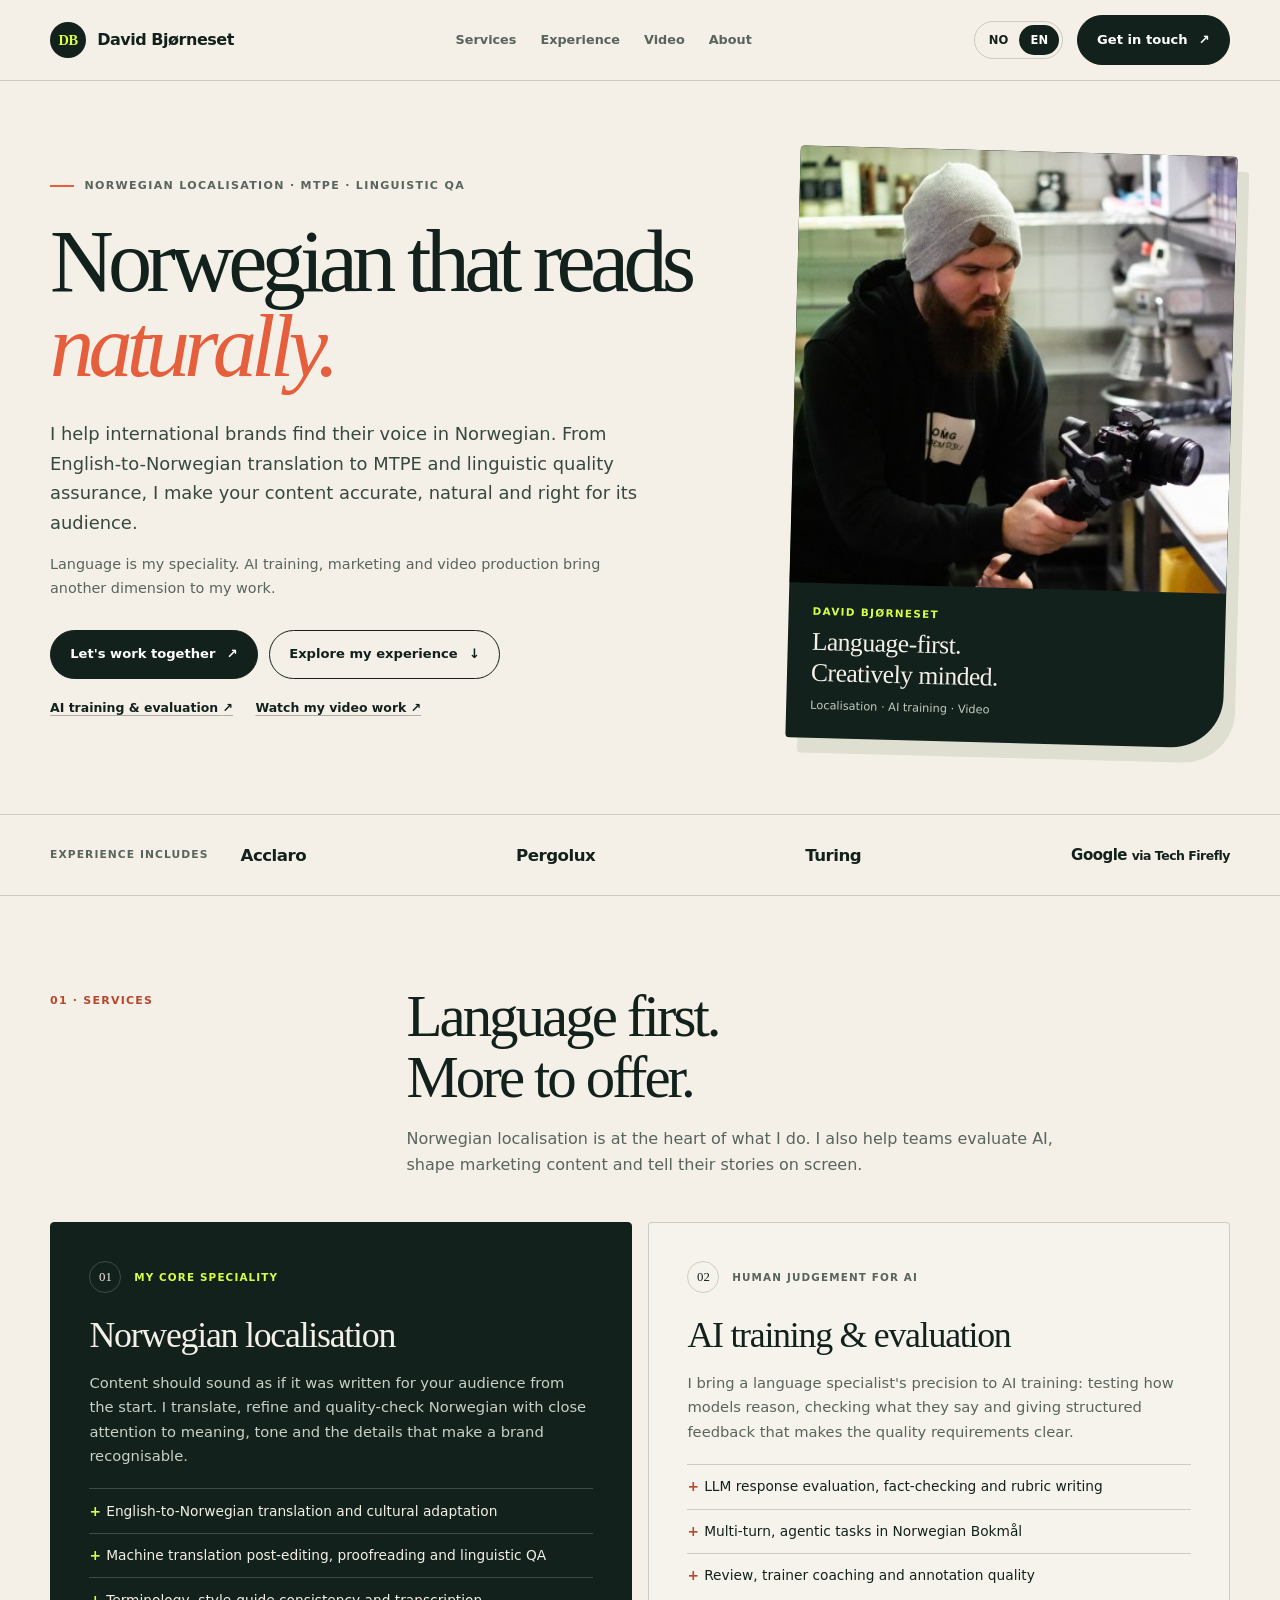
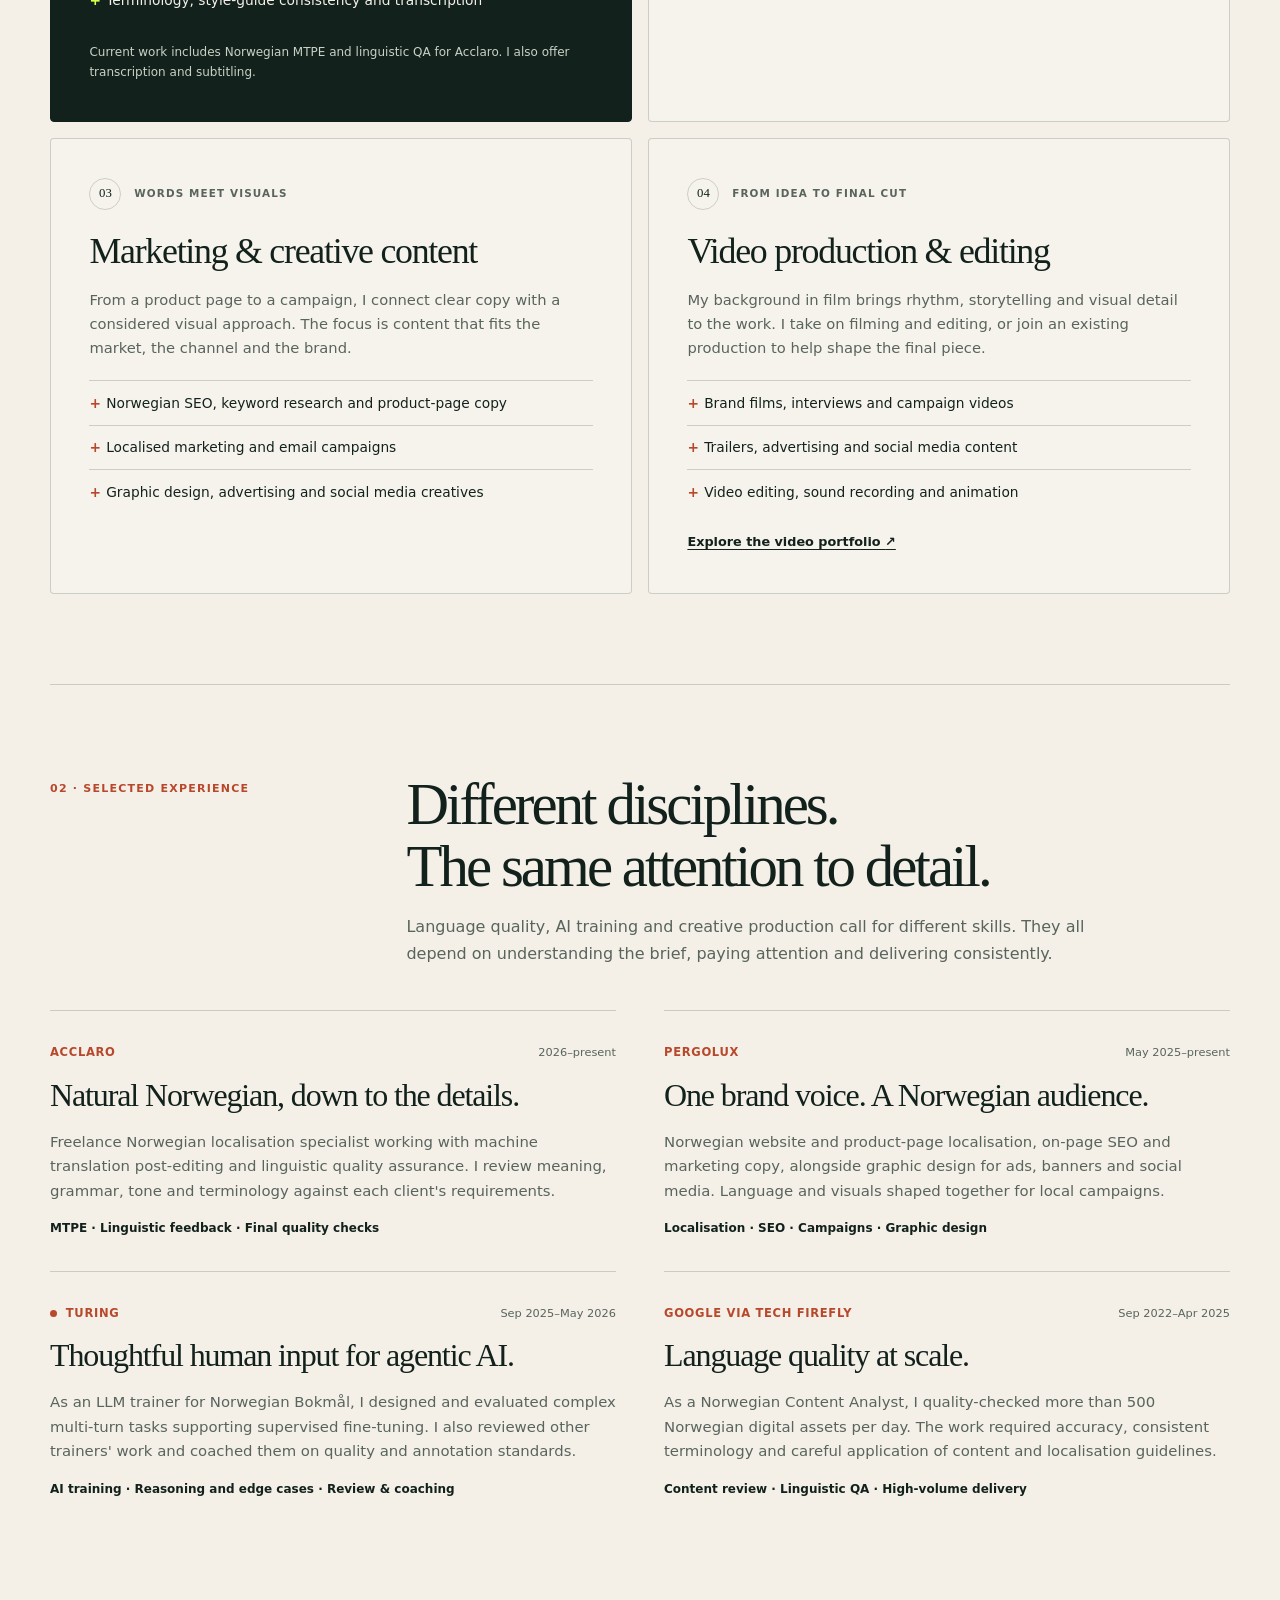
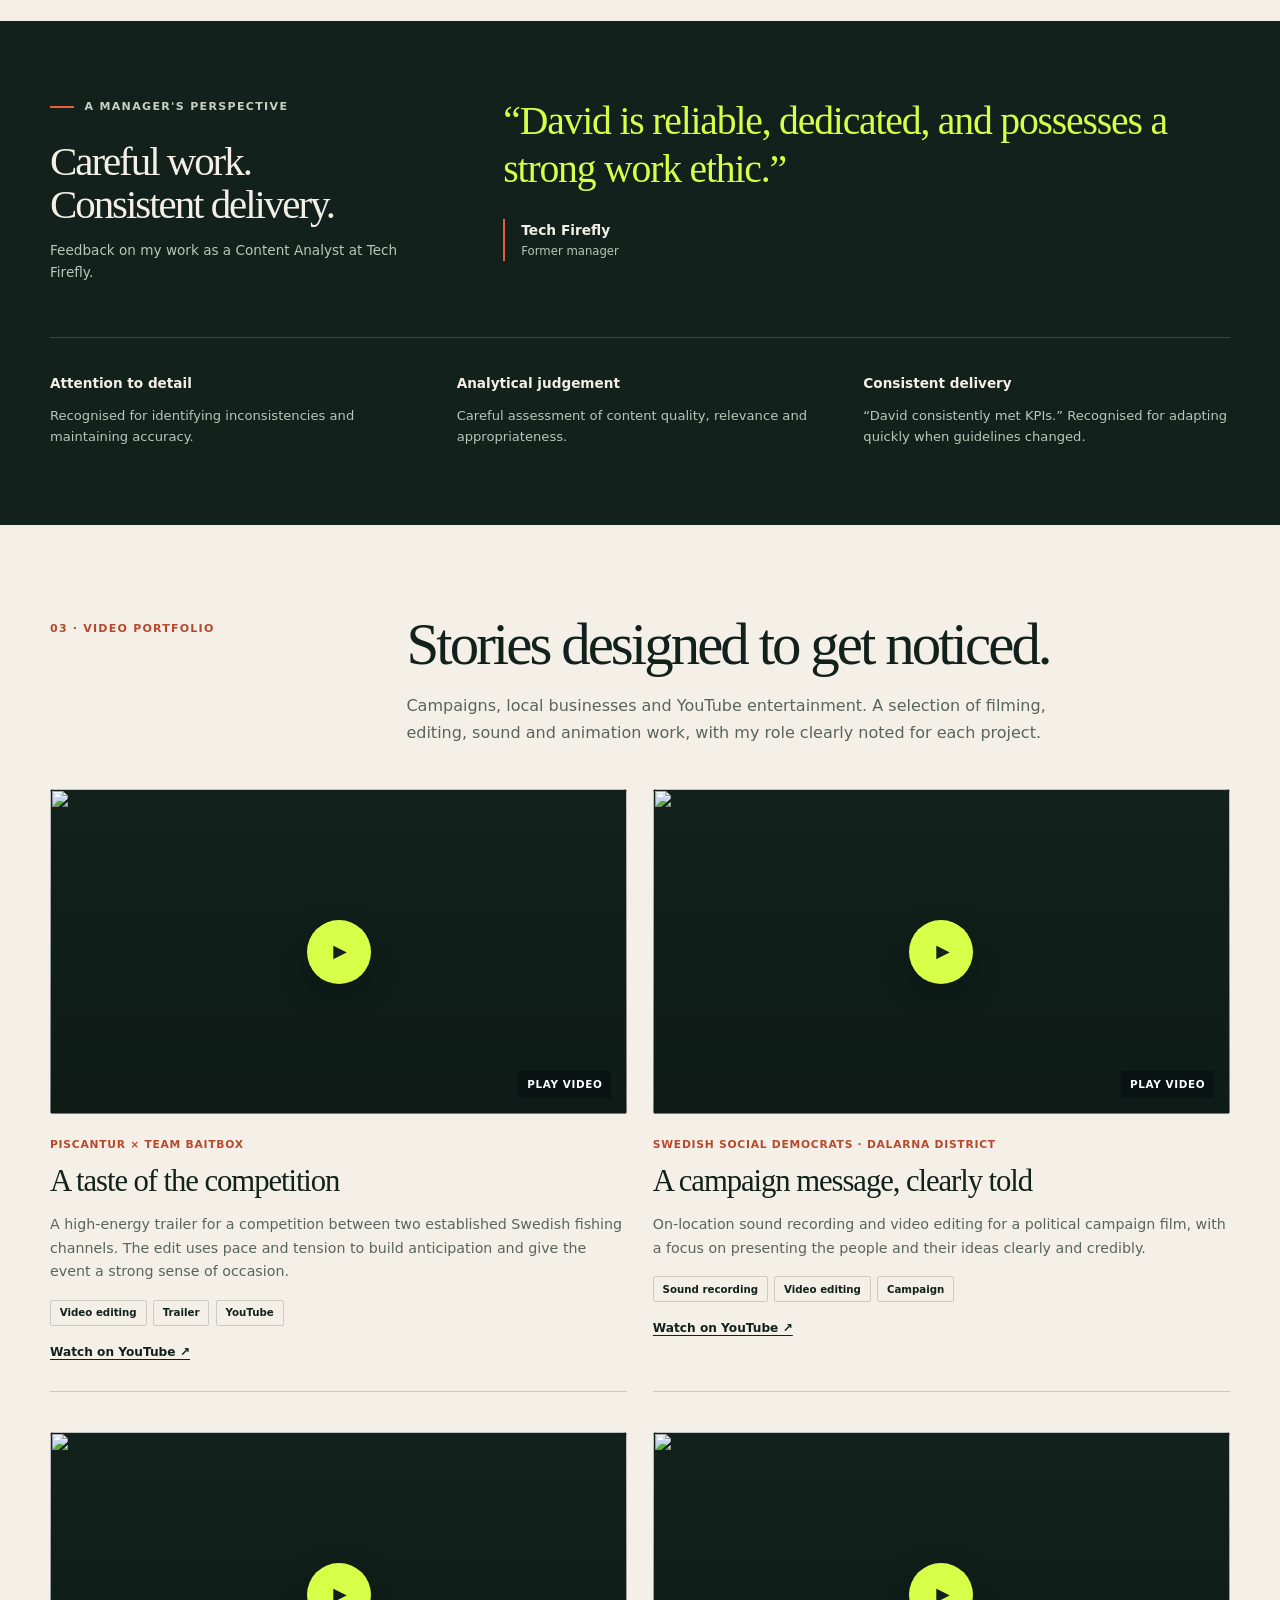
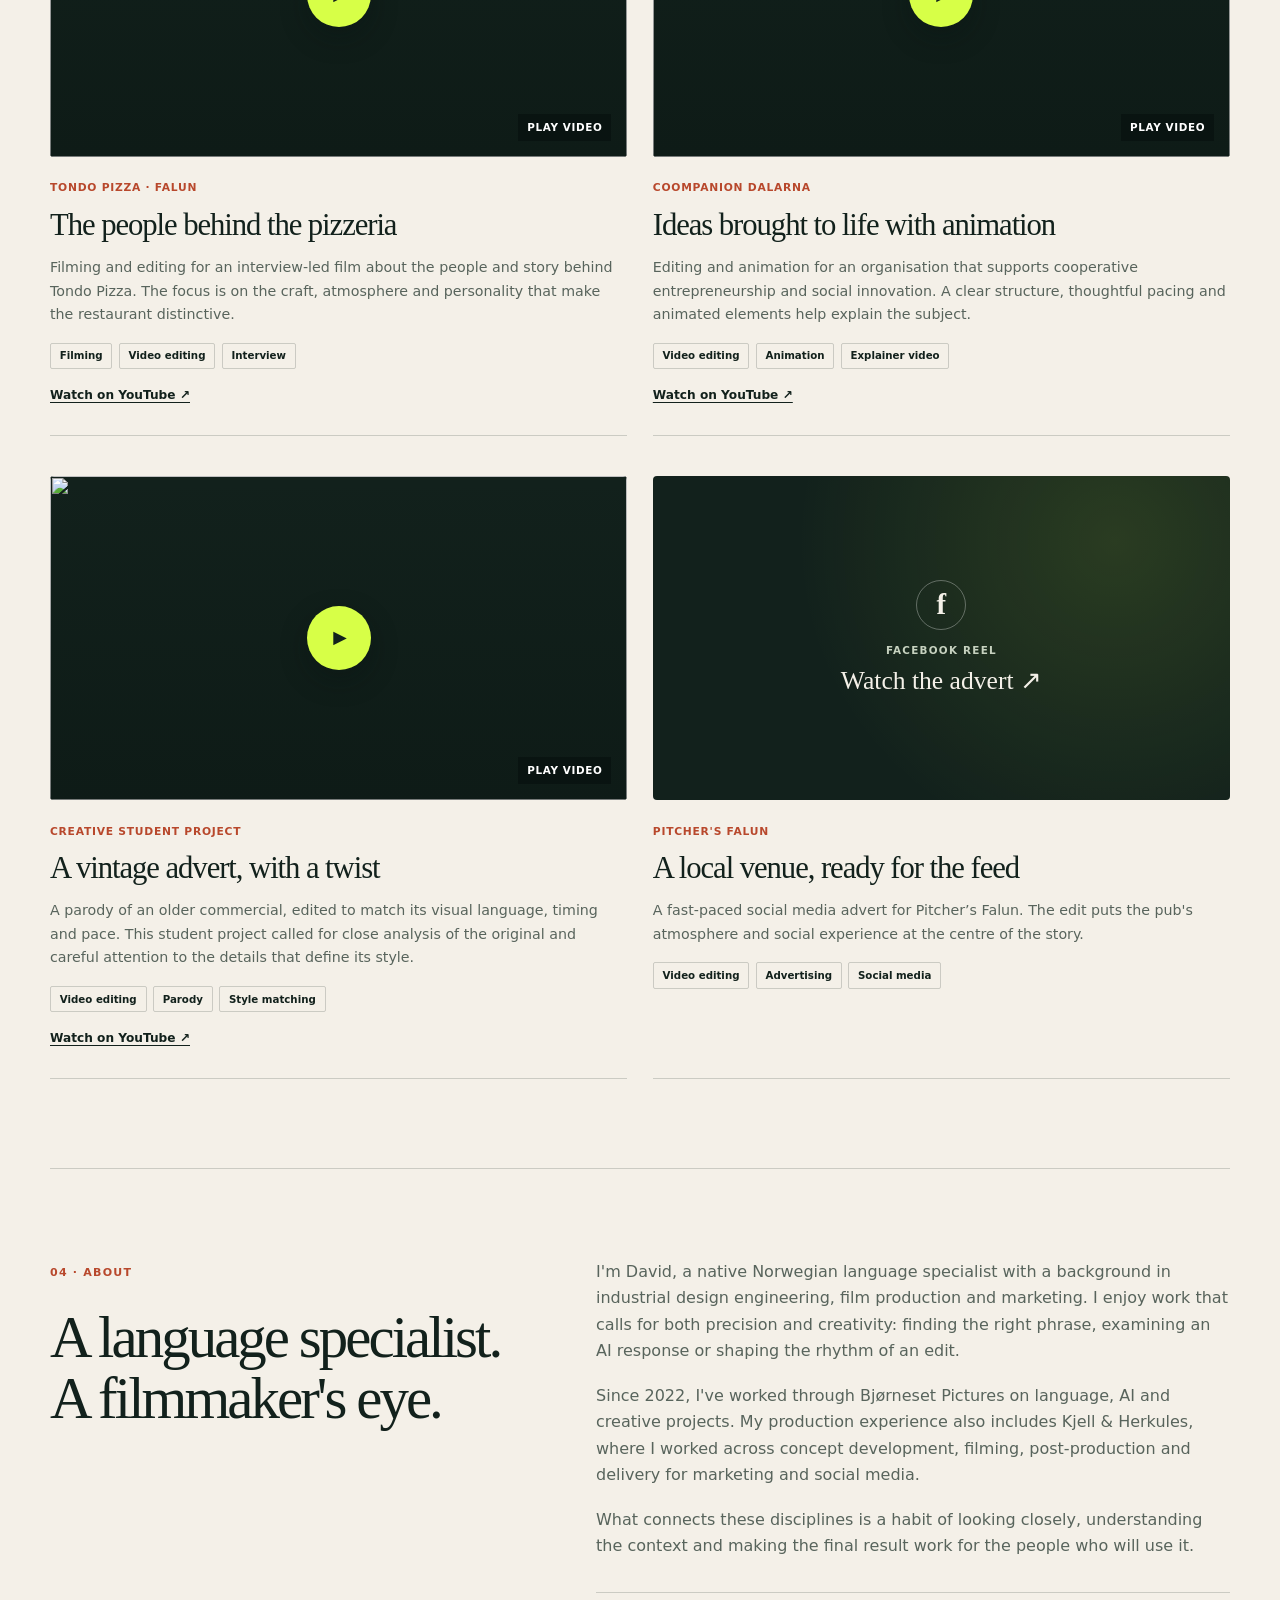
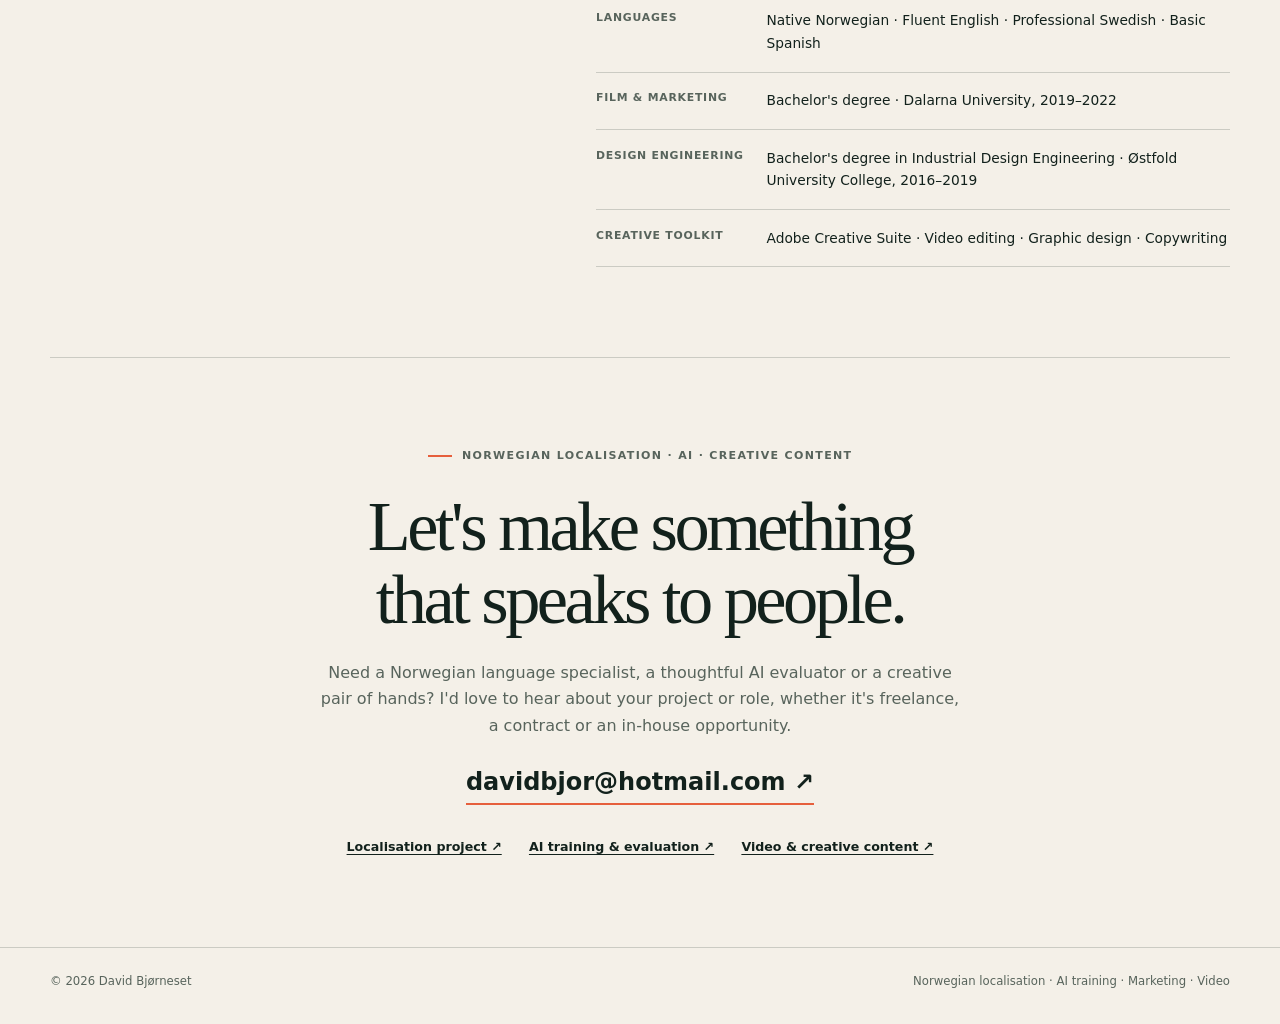
==== commit 60914921: "Simplify English testimonial attribution" ====
--- a/en/index.html
+++ b/en/index.html
@@ -179,16 +179,16 @@
         <div class="reference-intro">
           <p class="eyebrow">A manager's perspective</p>
           <h2 id="reference-title">Careful work.<br>Consistent delivery.</h2>
-          <p>From a recommendation for my work as a Content Analyst at Tech Firefly.</p>
+          <p>Feedback on my work as a Content Analyst at Tech Firefly.</p>
         </div>
         <figure class="reference-quote">
           <blockquote>“David is reliable, dedicated, and possesses a strong work ethic.”</blockquote>
-          <figcaption><cite>Rakshak Choudhary</cite><span>Manager, Tech Firefly</span><span>Recommendation · 31 March 2025</span></figcaption>
+          <figcaption><cite>Tech Firefly</cite><span>Former manager</span></figcaption>
         </figure>
         <div class="reference-details">
           <div><strong>Attention to detail</strong><p>Recognised for identifying inconsistencies and maintaining accuracy.</p></div>
           <div><strong>Analytical judgement</strong><p>Careful assessment of content quality, relevance and appropriateness.</p></div>
-          <div><strong>Consistent delivery</strong><p>“David consistently met KPIs.” The same letter also highlights adaptability when guidelines changed.</p></div>
+          <div><strong>Consistent delivery</strong><p>“David consistently met KPIs.” Recognised for adapting quickly when guidelines changed.</p></div>
         </div>
       </div>
     </section>
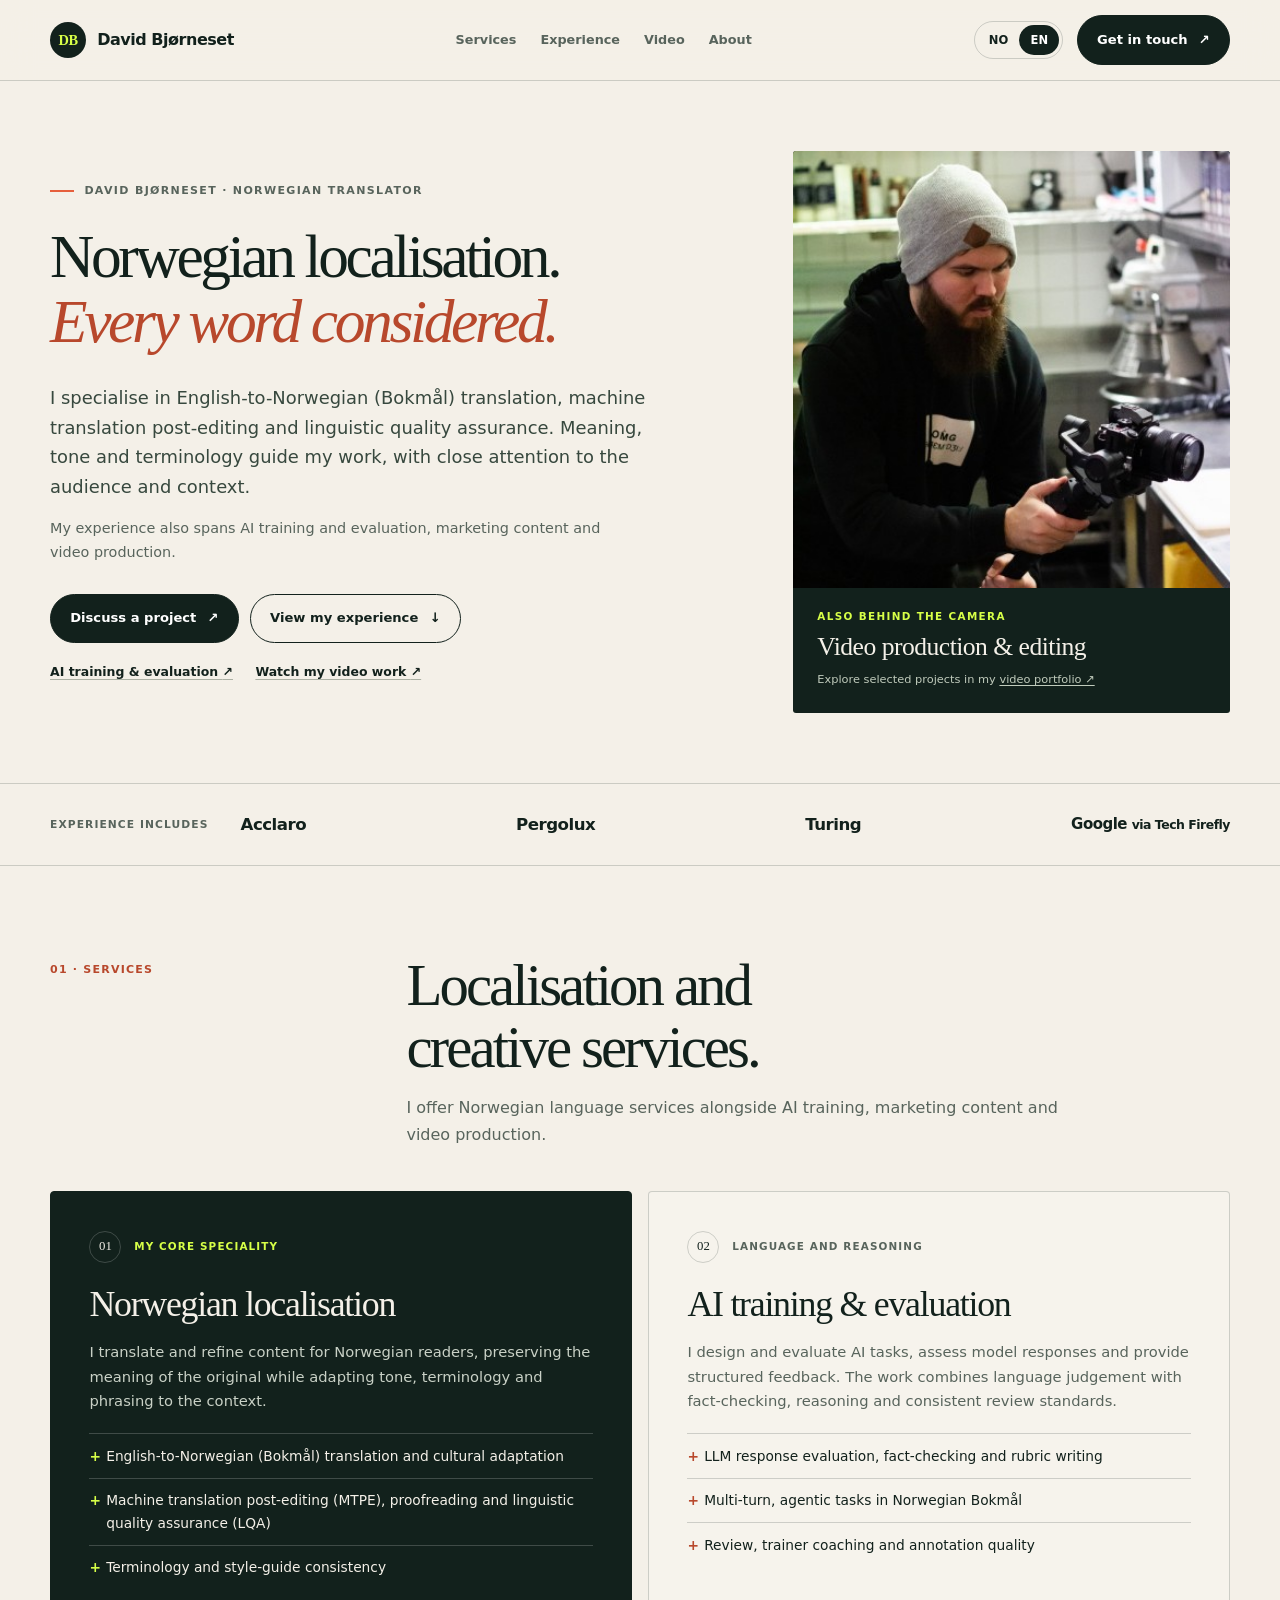
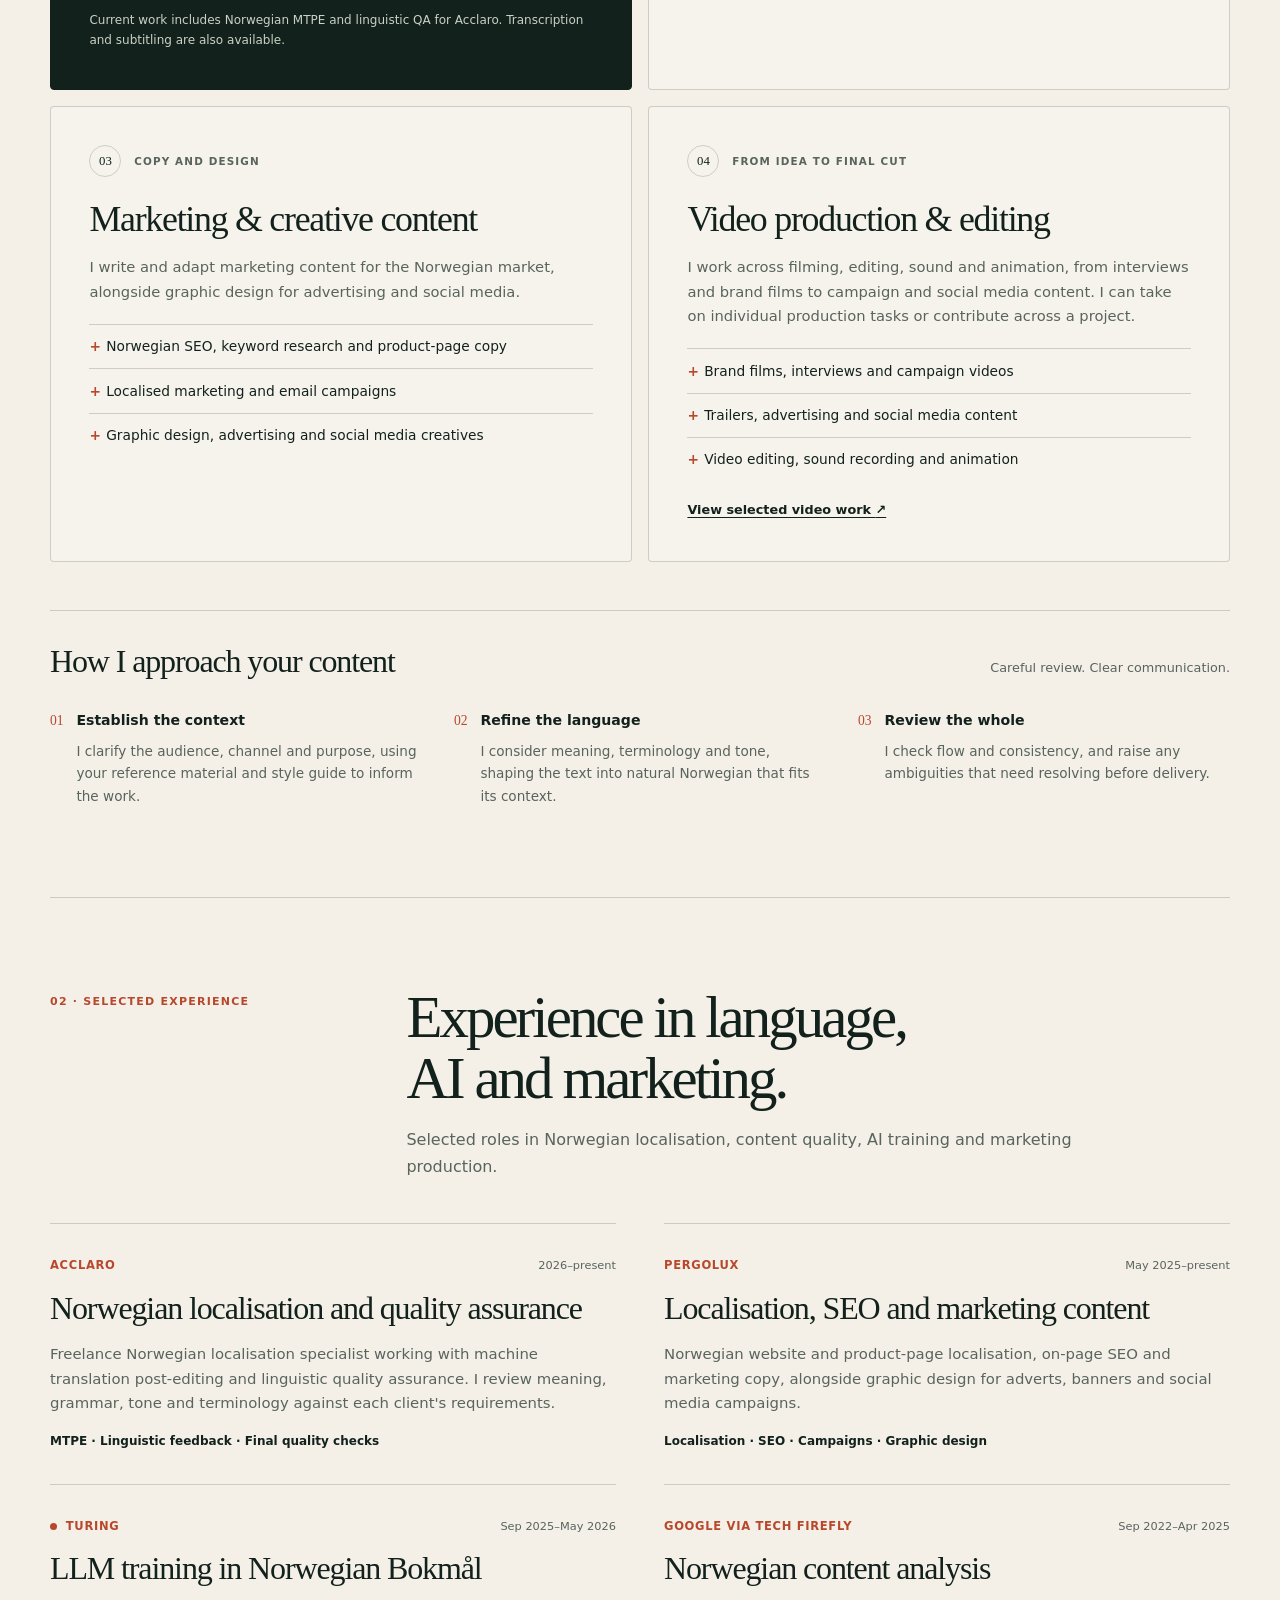
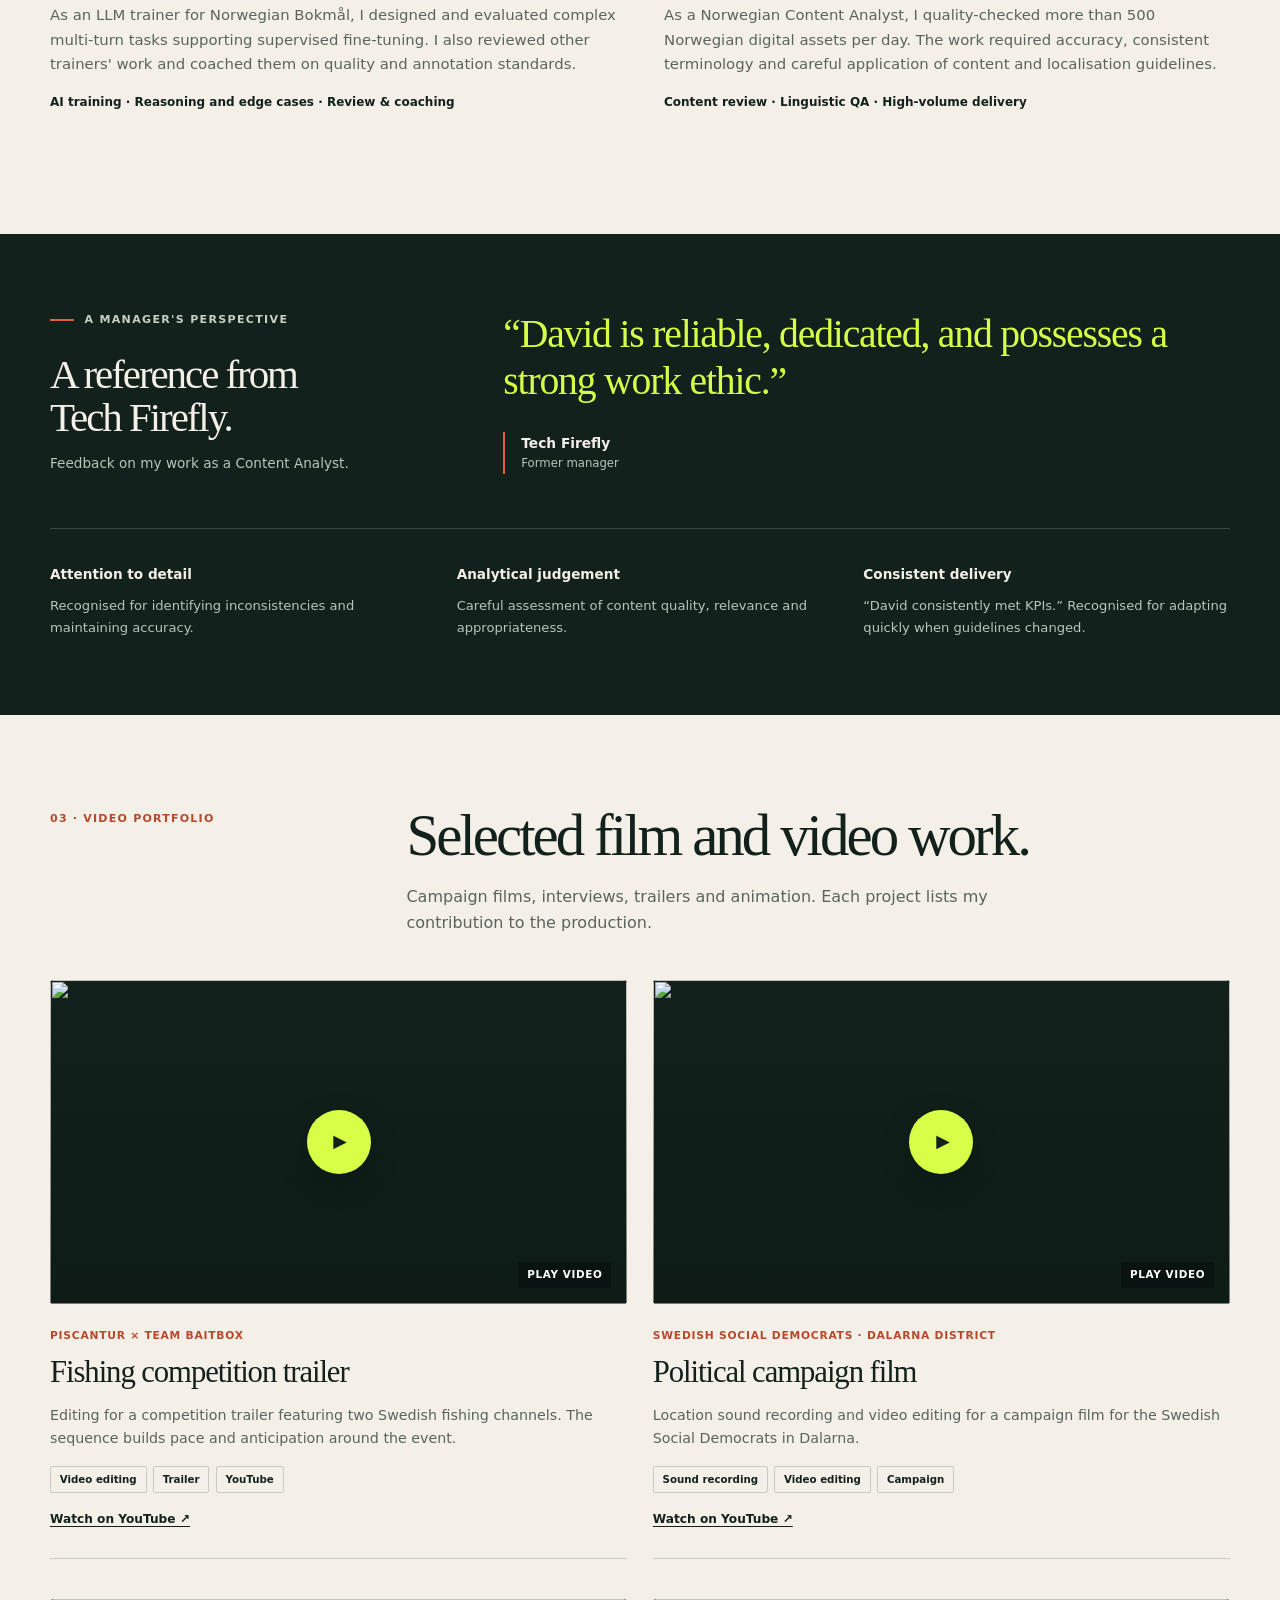
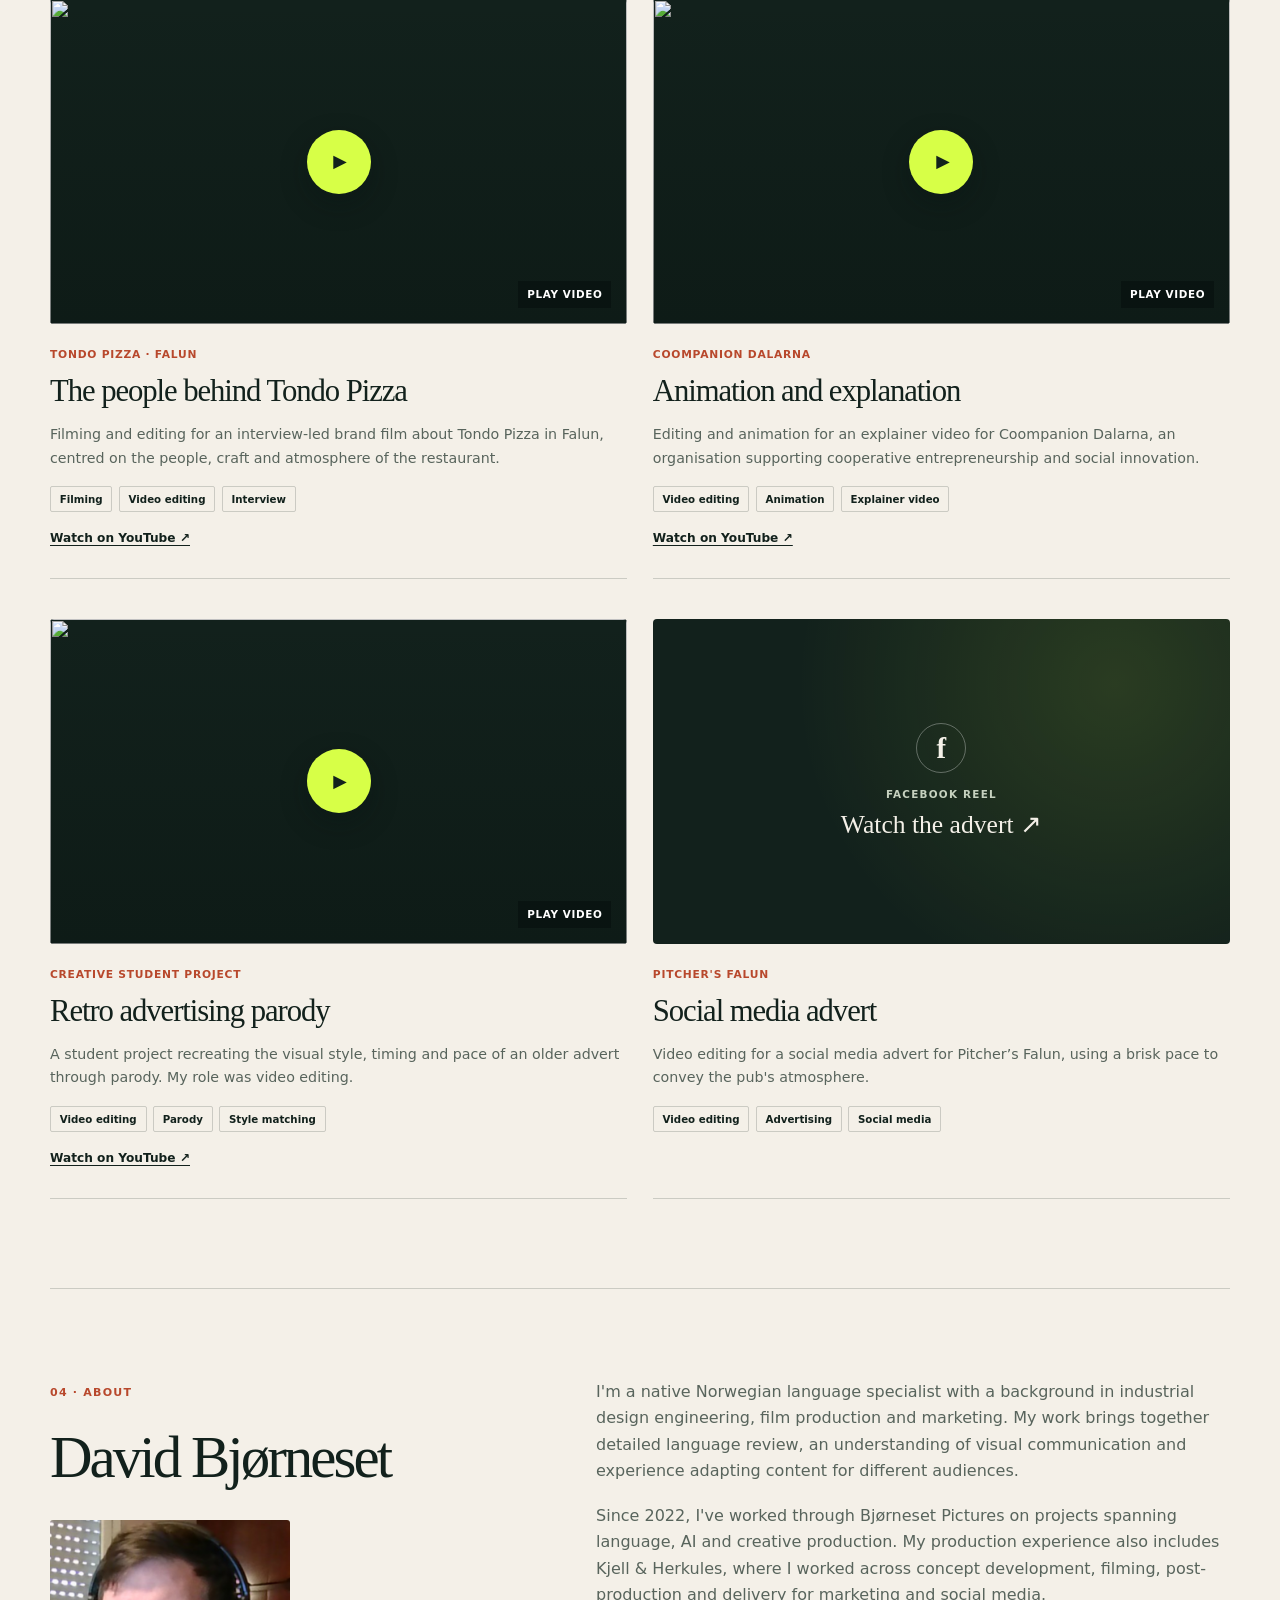
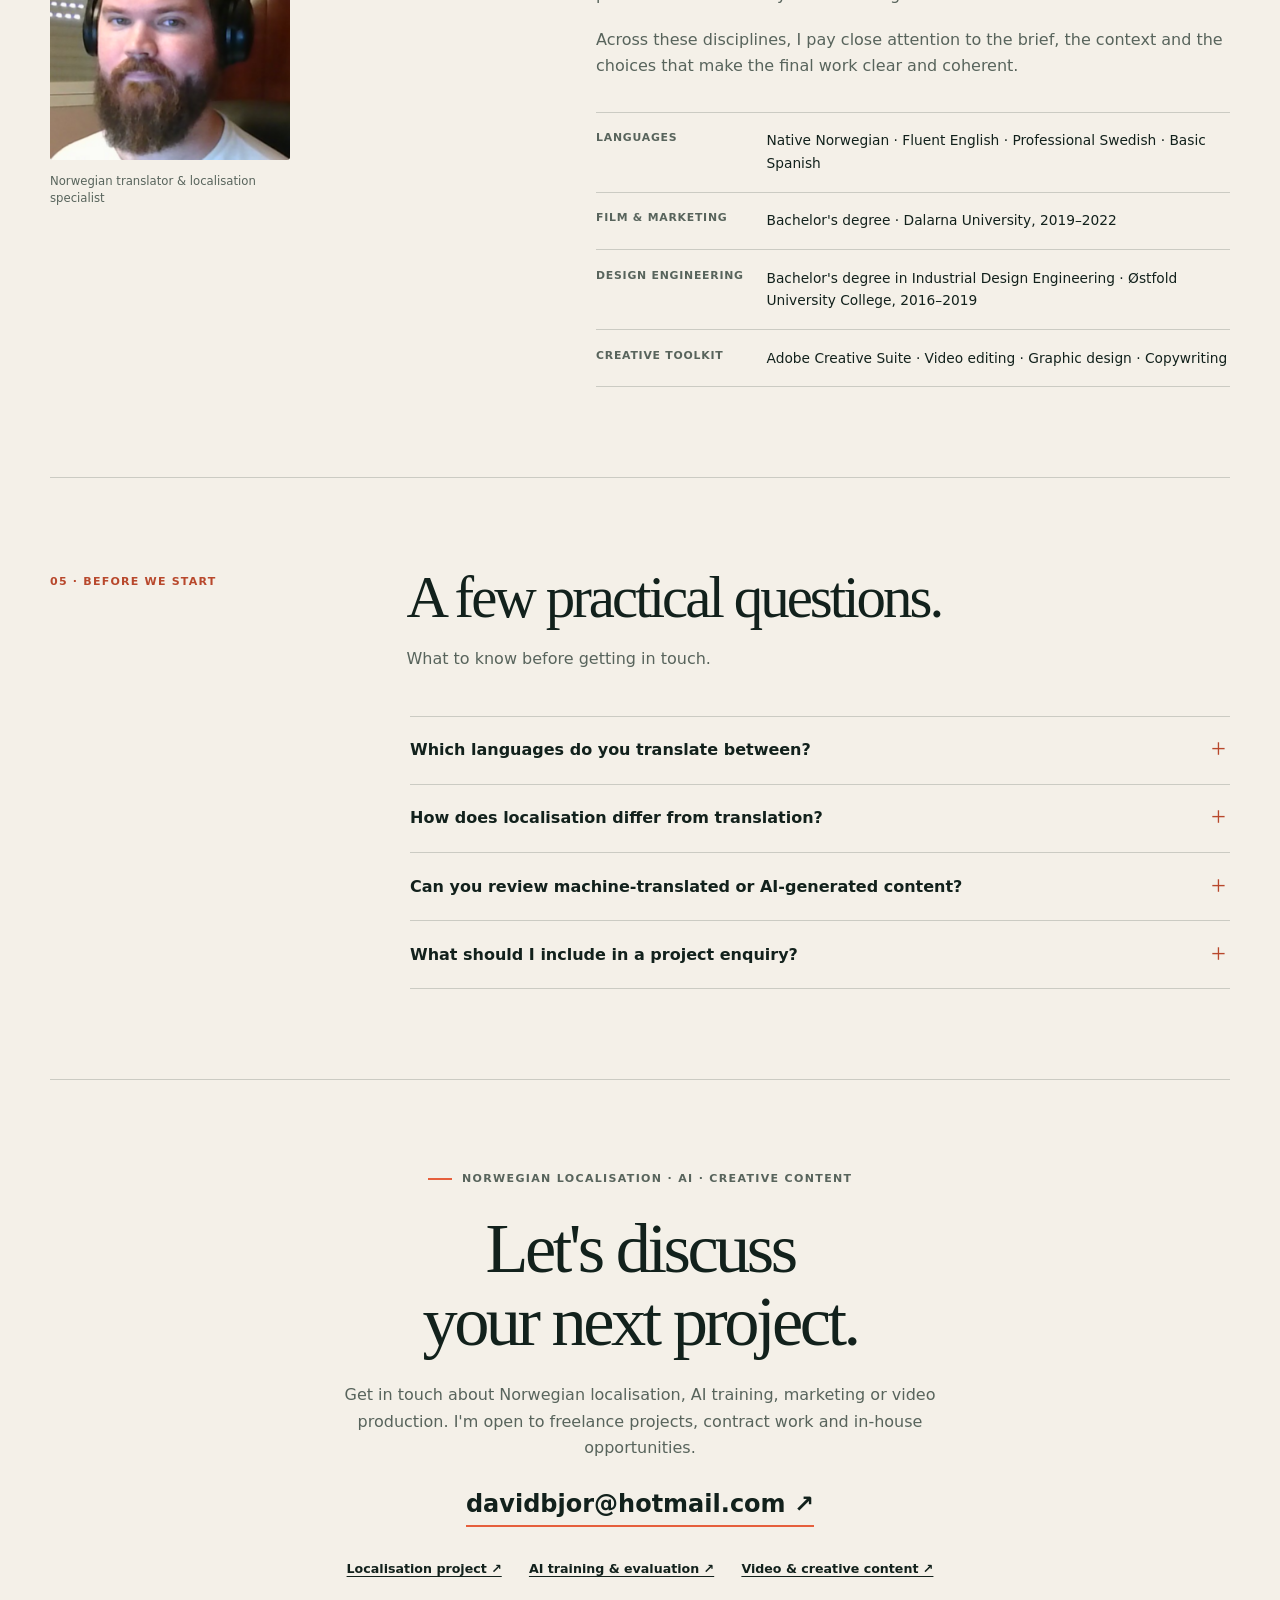
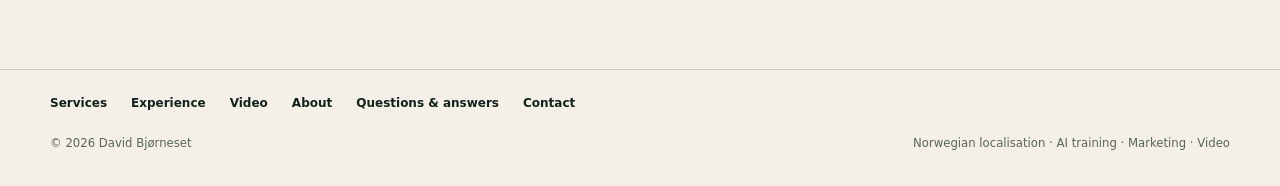
==== commit 7b41491e: "Refine English portfolio copy and search metadata" ====
--- a/en/index.html
+++ b/en/index.html
@@ -3,8 +3,8 @@
 <head>
   <meta charset="utf-8">
   <meta name="viewport" content="width=device-width, initial-scale=1">
-  <title>Norwegian Localisation & Creative Content | David Bjørneset</title>
-  <meta name="description" content="Norwegian localisation specialist David Bjørneset. English-to-Norwegian translation, MTPE, linguistic QA, AI training, marketing content and video production.">
+  <title>Norwegian Localisation &amp; Translation | David Bjørneset</title>
+  <meta name="description" content="Norwegian localisation and English-to-Norwegian (Bokmål) translation by David Bjørneset, with experience in AI training, marketing and video production.">
   <meta name="author" content="David Bjørneset">
   <meta name="robots" content="index, follow, max-image-preview:large">
   <meta name="theme-color" content="#f4f0e8">
@@ -16,24 +16,49 @@
   <meta property="og:type" content="website">
   <meta property="og:locale" content="en_GB">
   <meta property="og:locale:alternate" content="nb_NO">
-  <meta property="og:title" content="David Bjørneset — Norwegian Localisation, AI & Creative Content">
-  <meta property="og:description" content="Natural Norwegian. Thoughtful AI evaluation. Compelling visual content. Explore my work in localisation, marketing and video production.">
+  <meta property="og:title" content="David Bjørneset — Norwegian Localisation &amp; Translation">
+  <meta property="og:description" content="English-to-Norwegian translation, MTPE and linguistic quality assurance, alongside AI training, marketing content and video production.">
   <meta property="og:url" content="https://davidawb93-prog.github.io/en/">
-  <meta property="og:image" content="https://davidawb93-prog.github.io/assets/david-bjorneset-profile.png">
-  <meta property="og:image:alt" content="David Bjørneset working behind the camera">
+  <meta property="og:image" content="https://davidawb93-prog.github.io/assets/david-bjorneset-portrait.png">
+  <meta property="og:image:alt" content="David Bjørneset, Norwegian translator and localisation specialist">
+  <meta property="og:image:width" content="297">
+  <meta property="og:image:height" content="297">
   <meta name="twitter:card" content="summary">
-  <link rel="stylesheet" href="/styles.css?v=20261016">
+  <link rel="stylesheet" href="/styles.css?v=20261019">
   <script type="application/ld+json">
   {
     "@context": "https://schema.org",
-    "@type": "Person",
-    "name": "David Bjørneset",
-    "url": "https://davidawb93-prog.github.io/en/",
-    "image": "https://davidawb93-prog.github.io/assets/david-bjorneset-profile.png",
-    "email": "mailto:davidbjor@hotmail.com",
-    "jobTitle": "Norwegian Localisation Specialist and Translator",
-    "knowsLanguage": ["Norwegian", "English", "Swedish", "Spanish"],
-    "knowsAbout": ["Norwegian localisation", "English-to-Norwegian translation", "MTPE", "Linguistic quality assurance", "SEO localisation", "AI training", "LLM evaluation", "Marketing content", "Video production", "Video editing", "Graphic design"]
+    "@graph": [
+      {
+        "@type": "Person",
+        "@id": "https://davidawb93-prog.github.io/#david",
+        "name": "David Bjørneset",
+        "url": "https://davidawb93-prog.github.io/",
+        "image": "https://davidawb93-prog.github.io/assets/david-bjorneset-portrait.png",
+        "email": "mailto:davidbjor@hotmail.com",
+        "jobTitle": "Norwegian Localisation Specialist and Translator",
+        "knowsLanguage": ["Norwegian", "English", "Swedish", "Spanish"],
+        "knowsAbout": ["Norwegian Bokmål", "English-to-Norwegian translation", "Norwegian localisation", "MTPE", "Linguistic quality assurance", "SEO localisation", "AI training", "AI evaluation", "Video production", "Video editing", "Graphic design"]
+      },
+      {
+        "@type": "WebSite",
+        "@id": "https://davidawb93-prog.github.io/#website",
+        "url": "https://davidawb93-prog.github.io/",
+        "name": "David Bjørneset",
+        "inLanguage": ["nb", "en"],
+        "publisher": {"@id": "https://davidawb93-prog.github.io/#david"}
+      },
+      {
+        "@type": "WebPage",
+        "@id": "https://davidawb93-prog.github.io/en/#webpage",
+        "url": "https://davidawb93-prog.github.io/en/",
+        "name": "Norwegian Localisation & Translation | David Bjørneset",
+        "description": "Norwegian localisation and English-to-Norwegian (Bokmål) translation by David Bjørneset, with experience in AI training, marketing and video production.",
+        "inLanguage": "en",
+        "isPartOf": {"@id": "https://davidawb93-prog.github.io/#website"},
+        "mainEntity": {"@id": "https://davidawb93-prog.github.io/#david"}
+      }
+    ]
   }
   </script>
 </head>
@@ -75,19 +100,19 @@
   <main id="content">
     <section class="hero shell" aria-labelledby="hero-title">
       <div class="hero-copy">
-        <p class="eyebrow">Norwegian localisation · MTPE · Linguistic QA</p>
-        <h1 id="hero-title">Norwegian that reads <em>naturally.</em></h1>
-        <p class="hero-intro">I help international brands find their voice in Norwegian. From English-to-Norwegian translation to MTPE and linguistic quality assurance, I make your content accurate, natural and right for its audience.</p>
-        <p class="hero-breadth">Language is my speciality. AI training, marketing and video production bring another dimension to my work.</p>
+        <p class="eyebrow">David Bjørneset · Norwegian translator</p>
+        <h1 id="hero-title">Norwegian localisation.<br><em>Every word considered.</em></h1>
+        <p class="hero-intro">I specialise in English-to-Norwegian (Bokmål) translation, machine translation post-editing and linguistic quality assurance. Meaning, tone and terminology guide my work, with close attention to the audience and context.</p>
+        <p class="hero-breadth">My experience also spans AI training and evaluation, marketing content and video production.</p>
         <div class="hero-actions">
-          <a class="button" href="#kontakt">Let's work together <span aria-hidden="true">↗</span></a>
-          <a class="button secondary" href="#arbeid">Explore my experience <span aria-hidden="true">↓</span></a>
+          <a class="button" href="#kontakt">Discuss a project <span aria-hidden="true">↗</span></a>
+          <a class="button secondary" href="#arbeid">View my experience <span aria-hidden="true">↓</span></a>
         </div>
         <div class="hero-links"><a href="#ai">AI training &amp; evaluation <span aria-hidden="true">↗</span></a><a href="#video">Watch my video work <span aria-hidden="true">↗</span></a></div>
       </div>
       <figure class="hero-portrait">
         <img src="/assets/david-bjorneset-profile.png" alt="David Bjørneset filming with a professional camera" width="400" height="400" fetchpriority="high" decoding="async">
-        <figcaption><span class="portrait-kicker">David Bjørneset</span><strong>Language-first.<br>Creatively minded.</strong><span>Localisation · AI training · Video</span></figcaption>
+        <figcaption><span class="portrait-kicker">Also behind the camera</span><strong>Video production &amp; editing</strong><span>Explore selected projects in my <a href="#video">video portfolio ↗</a></span></figcaption>
       </figure>
     </section>
 
@@ -102,8 +127,8 @@
       <div class="section-head">
         <span class="section-number">01 · Services</span>
         <div>
-          <h2 id="services-title">Language first.<br>More to offer.</h2>
-          <p class="section-lead">Norwegian localisation is at the heart of what I do. I also help teams evaluate AI, shape marketing content and tell their stories on screen.</p>
+          <h2 id="services-title">Localisation and<br>creative services.</h2>
+          <p class="section-lead">I offer Norwegian language services alongside AI training, marketing content and video production.</p>
         </div>
       </div>
 
@@ -111,29 +136,37 @@
         <article class="capability primary" id="localisation">
           <div class="capability-top"><span class="service-index">01</span><span class="capability-label">My core speciality</span></div>
           <h3>Norwegian localisation</h3>
-          <p>Content should sound as if it was written for your audience from the start. I translate, refine and quality-check Norwegian with close attention to meaning, tone and the details that make a brand recognisable.</p>
-          <ul class="capability-list"><li>English-to-Norwegian translation and cultural adaptation</li><li>Machine translation post-editing, proofreading and linguistic QA</li><li>Terminology, style-guide consistency and transcription</li></ul>
-          <p class="capability-note">Current work includes Norwegian MTPE and linguistic QA for Acclaro. I also offer transcription and subtitling.</p>
+          <p>I translate and refine content for Norwegian readers, preserving the meaning of the original while adapting tone, terminology and phrasing to the context.</p>
+          <ul class="capability-list"><li>English-to-Norwegian (Bokmål) translation and cultural adaptation</li><li>Machine translation post-editing (MTPE), proofreading and linguistic quality assurance (LQA)</li><li>Terminology and style-guide consistency</li></ul>
+          <p class="capability-note">Current work includes Norwegian MTPE and linguistic QA for Acclaro. Transcription and subtitling are also available.</p>
         </article>
         <article class="capability" id="ai">
-          <div class="capability-top"><span class="service-index">02</span><span class="capability-label">Human judgement for AI</span></div>
+          <div class="capability-top"><span class="service-index">02</span><span class="capability-label">Language and reasoning</span></div>
           <h3>AI training &amp; evaluation</h3>
-          <p>I bring a language specialist's precision to AI training: testing how models reason, checking what they say and giving structured feedback that makes the quality requirements clear.</p>
+          <p>I design and evaluate AI tasks, assess model responses and provide structured feedback. The work combines language judgement with fact-checking, reasoning and consistent review standards.</p>
           <ul class="capability-list"><li>LLM response evaluation, fact-checking and rubric writing</li><li>Multi-turn, agentic tasks in Norwegian Bokmål</li><li>Review, trainer coaching and annotation quality</li></ul>
         </article>
         <article class="capability">
-          <div class="capability-top"><span class="service-index">03</span><span class="capability-label">Words meet visuals</span></div>
+          <div class="capability-top"><span class="service-index">03</span><span class="capability-label">Copy and design</span></div>
           <h3>Marketing &amp; creative content</h3>
-          <p>From a product page to a campaign, I connect clear copy with a considered visual approach. The focus is content that fits the market, the channel and the brand.</p>
+          <p>I write and adapt marketing content for the Norwegian market, alongside graphic design for advertising and social media.</p>
           <ul class="capability-list"><li>Norwegian SEO, keyword research and product-page copy</li><li>Localised marketing and email campaigns</li><li>Graphic design, advertising and social media creatives</li></ul>
         </article>
         <article class="capability">
           <div class="capability-top"><span class="service-index">04</span><span class="capability-label">From idea to final cut</span></div>
           <h3>Video production &amp; editing</h3>
-          <p>My background in film brings rhythm, storytelling and visual detail to the work. I take on filming and editing, or join an existing production to help shape the final piece.</p>
+          <p>I work across filming, editing, sound and animation, from interviews and brand films to campaign and social media content. I can take on individual production tasks or contribute across a project.</p>
           <ul class="capability-list"><li>Brand films, interviews and campaign videos</li><li>Trailers, advertising and social media content</li><li>Video editing, sound recording and animation</li></ul>
-          <a class="text-link" href="#video">Explore the video portfolio <span aria-hidden="true">↗</span></a>
-        </article>
+          <a class="text-link" href="#video">View selected video work <span aria-hidden="true">↗</span></a>
+        </article>
+      </div>
+      <div class="process" aria-labelledby="process-title">
+        <div class="process-heading"><h3 id="process-title">How I approach your content</h3><p>Careful review. Clear communication.</p></div>
+        <ol class="process-list">
+          <li><span class="process-index" aria-hidden="true">01</span><div><h4>Establish the context</h4><p>I clarify the audience, channel and purpose, using your reference material and style guide to inform the work.</p></div></li>
+          <li><span class="process-index" aria-hidden="true">02</span><div><h4>Refine the language</h4><p>I consider meaning, terminology and tone, shaping the text into natural Norwegian that fits its context.</p></div></li>
+          <li><span class="process-index" aria-hidden="true">03</span><div><h4>Review the whole</h4><p>I check flow and consistency, and raise any ambiguities that need resolving before delivery.</p></div></li>
+        </ol>
       </div>
     </section>
 
@@ -141,33 +174,33 @@
       <div class="section-head">
         <span class="section-number">02 · Selected experience</span>
         <div>
-          <h2 id="work-title">Different disciplines.<br>The same attention to detail.</h2>
-          <p class="section-lead">Language quality, AI training and creative production call for different skills. They all depend on understanding the brief, paying attention and delivering consistently.</p>
+          <h2 id="work-title">Experience in language,<br>AI and marketing.</h2>
+          <p class="section-lead">Selected roles in Norwegian localisation, content quality, AI training and marketing production.</p>
         </div>
       </div>
 
       <div class="work-grid">
         <article class="experience-card">
           <div class="experience-top"><p class="work-meta">Acclaro</p><span class="work-date">2026–present</span></div>
-          <h3>Natural Norwegian, down to the details.</h3>
+          <h3>Norwegian localisation and quality assurance</h3>
           <p>Freelance Norwegian localisation specialist working with machine translation post-editing and linguistic quality assurance. I review meaning, grammar, tone and terminology against each client's requirements.</p>
           <p class="work-detail">MTPE · Linguistic feedback · Final quality checks</p>
         </article>
         <article class="experience-card">
           <div class="experience-top"><p class="work-meta">Pergolux</p><span class="work-date">May 2025–present</span></div>
-          <h3>One brand voice. A Norwegian audience.</h3>
-          <p>Norwegian website and product-page localisation, on-page SEO and marketing copy, alongside graphic design for ads, banners and social media. Language and visuals shaped together for local campaigns.</p>
+          <h3>Localisation, SEO and marketing content</h3>
+          <p>Norwegian website and product-page localisation, on-page SEO and marketing copy, alongside graphic design for adverts, banners and social media campaigns.</p>
           <p class="work-detail">Localisation · SEO · Campaigns · Graphic design</p>
         </article>
         <article class="experience-card featured">
           <div class="experience-top"><p class="work-meta">Turing</p><span class="work-date">Sep 2025–May 2026</span></div>
-          <h3>Thoughtful human input for agentic AI.</h3>
+          <h3>LLM training in Norwegian Bokmål</h3>
           <p>As an LLM trainer for Norwegian Bokmål, I designed and evaluated complex multi-turn tasks supporting supervised fine-tuning. I also reviewed other trainers' work and coached them on quality and annotation standards.</p>
           <p class="work-detail">AI training · Reasoning and edge cases · Review &amp; coaching</p>
         </article>
         <article class="experience-card">
           <div class="experience-top"><p class="work-meta">Google <span>via Tech Firefly</span></p><span class="work-date">Sep 2022–Apr 2025</span></div>
-          <h3>Language quality at scale.</h3>
+          <h3>Norwegian content analysis</h3>
           <p>As a Norwegian Content Analyst, I quality-checked more than 500 Norwegian digital assets per day. The work required accuracy, consistent terminology and careful application of content and localisation guidelines.</p>
           <p class="work-detail">Content review · Linguistic QA · High-volume delivery</p>
         </article>
@@ -178,8 +211,8 @@
       <div class="recommendation-grid shell">
         <div class="reference-intro">
           <p class="eyebrow">A manager's perspective</p>
-          <h2 id="reference-title">Careful work.<br>Consistent delivery.</h2>
-          <p>Feedback on my work as a Content Analyst at Tech Firefly.</p>
+          <h2 id="reference-title">A reference from Tech Firefly.</h2>
+          <p>Feedback on my work as a Content Analyst.</p>
         </div>
         <figure class="reference-quote">
           <blockquote>“David is reliable, dedicated, and possesses a strong work ethic.”</blockquote>
@@ -197,42 +230,42 @@
       <div class="section-head">
         <span class="section-number">03 · Video portfolio</span>
         <div>
-          <h2 id="film-title">Stories designed to get noticed.</h2>
-          <p class="section-lead">Campaigns, local businesses and YouTube entertainment. A selection of filming, editing, sound and animation work, with my role clearly noted for each project.</p>
+          <h2 id="film-title">Selected film and video work.</h2>
+          <p class="section-lead">Campaign films, interviews, trailers and animation. Each project lists my contribution to the production.</p>
         </div>
       </div>
 
       <div class="video-grid">
         <article class="video-case">
           <div class="video-embed lite-youtube" data-video-id="noKMNAtRO4Q" data-video-title="Competition trailer for Piscantur and Team Baitbox"><button class="video-poster" type="button" aria-label="Play competition trailer"><img src="https://i.ytimg.com/vi/noKMNAtRO4Q/hqdefault.jpg" alt="" loading="lazy"><span class="video-play" aria-hidden="true">▶</span><span class="video-poster-label">Play video</span></button></div>
-          <div class="video-copy"><p class="video-client">Piscantur × Team Baitbox</p><h3>A taste of the competition</h3><p class="video-description">A high-energy trailer for a competition between two established Swedish fishing channels. The edit uses pace and tension to build anticipation and give the event a strong sense of occasion.</p><div class="video-role"><span>Video editing</span><span>Trailer</span><span>YouTube</span></div><a class="youtube-fallback" href="https://youtu.be/noKMNAtRO4Q" target="_blank" rel="noopener noreferrer">Watch on YouTube ↗</a></div>
+          <div class="video-copy"><p class="video-client">Piscantur × Team Baitbox</p><h3>Fishing competition trailer</h3><p class="video-description">Editing for a competition trailer featuring two Swedish fishing channels. The sequence builds pace and anticipation around the event.</p><div class="video-role"><span>Video editing</span><span>Trailer</span><span>YouTube</span></div><a class="youtube-fallback" href="https://youtu.be/noKMNAtRO4Q" target="_blank" rel="noopener noreferrer">Watch on YouTube ↗</a></div>
         </article>
 
         <article class="video-case">
           <div class="video-embed lite-youtube" data-video-id="oQT2Y7zP45k" data-video-title="Political campaign video for the Social Democrats in Dalarna"><button class="video-poster" type="button" aria-label="Play political campaign film"><img src="https://i.ytimg.com/vi/oQT2Y7zP45k/hqdefault.jpg" alt="" loading="lazy"><span class="video-play" aria-hidden="true">▶</span><span class="video-poster-label">Play video</span></button></div>
-          <div class="video-copy"><p class="video-client">Swedish Social Democrats · Dalarna district</p><h3>A campaign message, clearly told</h3><p class="video-description">On-location sound recording and video editing for a political campaign film, with a focus on presenting the people and their ideas clearly and credibly.</p><div class="video-role"><span>Sound recording</span><span>Video editing</span><span>Campaign</span></div><a class="youtube-fallback" href="https://youtu.be/oQT2Y7zP45k" target="_blank" rel="noopener noreferrer">Watch on YouTube ↗</a></div>
+          <div class="video-copy"><p class="video-client">Swedish Social Democrats · Dalarna district</p><h3>Political campaign film</h3><p class="video-description">Location sound recording and video editing for a campaign film for the Swedish Social Democrats in Dalarna.</p><div class="video-role"><span>Sound recording</span><span>Video editing</span><span>Campaign</span></div><a class="youtube-fallback" href="https://youtu.be/oQT2Y7zP45k" target="_blank" rel="noopener noreferrer">Watch on YouTube ↗</a></div>
         </article>
 
         <article class="video-case">
           <div class="video-embed lite-youtube" data-video-id="rmLTQKEX1hA" data-video-title="Interview and brand film for Tondo Pizza"><button class="video-poster" type="button" aria-label="Play Tondo Pizza brand film"><img src="https://i.ytimg.com/vi/rmLTQKEX1hA/hqdefault.jpg" alt="" loading="lazy"><span class="video-play" aria-hidden="true">▶</span><span class="video-poster-label">Play video</span></button></div>
-          <div class="video-copy"><p class="video-client">Tondo Pizza · Falun</p><h3>The people behind the pizzeria</h3><p class="video-description">Filming and editing for an interview-led film about the people and story behind Tondo Pizza. The focus is on the craft, atmosphere and personality that make the restaurant distinctive.</p><div class="video-role"><span>Filming</span><span>Video editing</span><span>Interview</span></div><a class="youtube-fallback" href="https://youtu.be/rmLTQKEX1hA" target="_blank" rel="noopener noreferrer">Watch on YouTube ↗</a></div>
+          <div class="video-copy"><p class="video-client">Tondo Pizza · Falun</p><h3>The people behind Tondo Pizza</h3><p class="video-description">Filming and editing for an interview-led brand film about Tondo Pizza in Falun, centred on the people, craft and atmosphere of the restaurant.</p><div class="video-role"><span>Filming</span><span>Video editing</span><span>Interview</span></div><a class="youtube-fallback" href="https://youtu.be/rmLTQKEX1hA" target="_blank" rel="noopener noreferrer">Watch on YouTube ↗</a></div>
         </article>
 
         <article class="video-case">
           <div class="video-embed lite-youtube" data-video-id="03p6ocZ1rk0" data-video-title="Explainer video for Coompanion Dalarna"><button class="video-poster" type="button" aria-label="Play explainer video for Coompanion Dalarna"><img src="https://i.ytimg.com/vi/03p6ocZ1rk0/hqdefault.jpg" alt="" loading="lazy"><span class="video-play" aria-hidden="true">▶</span><span class="video-poster-label">Play video</span></button></div>
-          <div class="video-copy"><p class="video-client">Coompanion Dalarna</p><h3>Ideas brought to life with animation</h3><p class="video-description">Editing and animation for an organisation that supports cooperative entrepreneurship and social innovation. A clear structure, thoughtful pacing and animated elements help explain the subject.</p><div class="video-role"><span>Video editing</span><span>Animation</span><span>Explainer video</span></div><a class="youtube-fallback" href="https://youtu.be/03p6ocZ1rk0" target="_blank" rel="noopener noreferrer">Watch on YouTube ↗</a></div>
+          <div class="video-copy"><p class="video-client">Coompanion Dalarna</p><h3>Animation and explanation</h3><p class="video-description">Editing and animation for an explainer video for Coompanion Dalarna, an organisation supporting cooperative entrepreneurship and social innovation.</p><div class="video-role"><span>Video editing</span><span>Animation</span><span>Explainer video</span></div><a class="youtube-fallback" href="https://youtu.be/03p6ocZ1rk0" target="_blank" rel="noopener noreferrer">Watch on YouTube ↗</a></div>
         </article>
 
         <article class="video-case">
           <div class="video-embed lite-youtube" data-video-id="35KVALrmbJA" data-video-title="Retro advertising parody, student project"><button class="video-poster" type="button" aria-label="Play retro advertising parody"><img src="https://i.ytimg.com/vi/35KVALrmbJA/hqdefault.jpg" alt="" loading="lazy"><span class="video-play" aria-hidden="true">▶</span><span class="video-poster-label">Play video</span></button></div>
-          <div class="video-copy"><p class="video-client">Creative student project</p><h3>A vintage advert, with a twist</h3><p class="video-description">A parody of an older commercial, edited to match its visual language, timing and pace. This student project called for close analysis of the original and careful attention to the details that define its style.</p><div class="video-role"><span>Video editing</span><span>Parody</span><span>Style matching</span></div><a class="youtube-fallback" href="https://youtu.be/35KVALrmbJA" target="_blank" rel="noopener noreferrer">Watch on YouTube ↗</a></div>
+          <div class="video-copy"><p class="video-client">Creative student project</p><h3>Retro advertising parody</h3><p class="video-description">A student project recreating the visual style, timing and pace of an older advert through parody. My role was video editing.</p><div class="video-role"><span>Video editing</span><span>Parody</span><span>Style matching</span></div><a class="youtube-fallback" href="https://youtu.be/35KVALrmbJA" target="_blank" rel="noopener noreferrer">Watch on YouTube ↗</a></div>
         </article>
 
         <article class="video-case">
           <a class="facebook-reel" href="https://www.facebook.com/reel/4784541218332581" target="_blank" rel="noopener noreferrer" aria-label="Watch the Pitcher's Falun advertising video on Facebook">
             <span><span class="facebook-icon" aria-hidden="true">f</span><span class="facebook-kicker">Facebook Reel</span><span class="facebook-title">Watch the advert ↗</span></span>
           </a>
-          <div class="video-copy"><p class="video-client">Pitcher's Falun</p><h3>A local venue, ready for the feed</h3><p class="video-description">A fast-paced social media advert for Pitcher’s Falun. The edit puts the pub's atmosphere and social experience at the centre of the story.</p><div class="video-role"><span>Video editing</span><span>Advertising</span><span>Social media</span></div></div>
+          <div class="video-copy"><p class="video-client">Pitcher's Falun</p><h3>Social media advert</h3><p class="video-description">Video editing for a social media advert for Pitcher’s Falun, using a brisk pace to convey the pub's atmosphere.</p><div class="video-role"><span>Video editing</span><span>Advertising</span><span>Social media</span></div></div>
         </article>
       </div>
     </section>
@@ -241,12 +274,13 @@
       <div class="about-grid">
         <div class="about-heading">
           <p class="section-number">04 · About</p>
-          <h2 id="about-title">A language specialist.<br>A filmmaker's eye.</h2>
+          <h2 id="about-title">David Bjørneset</h2>
+          <figure class="about-portrait"><img src="/assets/david-bjorneset-portrait.png" alt="David Bjørneset wearing headphones" width="297" height="297" loading="lazy" decoding="async"><figcaption>Norwegian translator &amp; localisation specialist</figcaption></figure>
         </div>
         <div class="about-copy">
-          <p>I'm David, a native Norwegian language specialist with a background in industrial design engineering, film production and marketing. I enjoy work that calls for both precision and creativity: finding the right phrase, examining an AI response or shaping the rhythm of an edit.</p>
-          <p>Since 2022, I've worked through Bjørneset Pictures on language, AI and creative projects. My production experience also includes Kjell &amp; Herkules, where I worked across concept development, filming, post-production and delivery for marketing and social media.</p>
-          <p>What connects these disciplines is a habit of looking closely, understanding the context and making the final result work for the people who will use it.</p>
+          <p>I'm a native Norwegian language specialist with a background in industrial design engineering, film production and marketing. My work brings together detailed language review, an understanding of visual communication and experience adapting content for different audiences.</p>
+          <p>Since 2022, I've worked through Bjørneset Pictures on projects spanning language, AI and creative production. My production experience also includes Kjell &amp; Herkules, where I worked across concept development, filming, post-production and delivery for marketing and social media.</p>
+          <p>Across these disciplines, I pay close attention to the brief, the context and the choices that make the final work clear and coherent.</p>
           <dl class="fact-list">
             <div class="fact"><dt>Languages</dt><dd>Native Norwegian · Fluent English · Professional Swedish · Basic Spanish</dd></div>
             <div class="fact"><dt>Film &amp; marketing</dt><dd>Bachelor's degree · Dalarna University, 2019–2022</dd></div>
@@ -257,16 +291,30 @@
       </div>
     </section>
 
+    <section class="section shell faq-section" id="faq" aria-labelledby="faq-title">
+      <div class="section-head">
+        <span class="section-number">05 · Before we start</span>
+        <div><h2 id="faq-title">A few practical questions.</h2><p class="section-lead">What to know before getting in touch.</p></div>
+      </div>
+      <div class="faq-list">
+        <details><summary>Which languages do you translate between?</summary><div class="faq-answer"><p>I translate from English into Norwegian Bokmål. Norwegian is my native language, and I also offer editing, proofreading and linguistic quality assurance for Norwegian content.</p></div></details>
+        <details><summary>How does localisation differ from translation?</summary><div class="faq-answer"><p>Translation conveys meaning in another language. Localisation also adapts content to a market: its tone, terminology, formats and readers' expectations. I combine both when adapting websites, product content and campaigns for Norway.</p></div></details>
+        <details><summary>Can you review machine-translated or AI-generated content?</summary><div class="faq-answer"><p>Yes. I offer machine translation post-editing (MTPE) and linguistic quality assurance, and have experience evaluating AI-generated responses. We can agree whether your project requires language review, comparison with the source, fact-checking or a combination.</p></div></details>
+        <details><summary>What should I include in a project enquiry?</summary><div class="faq-answer"><p>A short brief, a sample or link, the approximate scope and your preferred deadline are a useful starting point. Let me know who the content is for and where it will appear. I welcome enquiries about individual projects, ongoing collaboration and relevant roles, including AI, marketing and video.</p><a class="text-link" href="mailto:davidbjor@hotmail.com">Send an enquiry <span aria-hidden="true">↗</span></a></div></details>
+      </div>
+    </section>
+
     <section class="contact shell" id="kontakt" aria-labelledby="contact-title">
       <p class="eyebrow">Norwegian localisation · AI · Creative content</p>
-      <h2 id="contact-title">Let's make something<br>that speaks to people.</h2>
-      <p>Need a Norwegian language specialist, a thoughtful AI evaluator or a creative pair of hands? I'd love to hear about your project or role, whether it's freelance, a contract or an in-house opportunity.</p>
+      <h2 id="contact-title">Let's discuss<br>your next project.</h2>
+      <p>Get in touch about Norwegian localisation, AI training, marketing or video production. I'm open to freelance projects, contract work and in-house opportunities.</p>
       <a class="contact-link" href="mailto:davidbjor@hotmail.com">davidbjor@hotmail.com ↗</a>
       <div class="contact-options"><a href="mailto:davidbjor@hotmail.com?subject=Norwegian%20localisation%20enquiry">Localisation project ↗</a><a href="mailto:davidbjor@hotmail.com?subject=AI%20training%20and%20evaluation%20enquiry">AI training &amp; evaluation ↗</a><a href="mailto:davidbjor@hotmail.com?subject=Video%20and%20creative%20content%20enquiry">Video &amp; creative content ↗</a></div>
     </section>
   </main>
 
   <footer class="site-footer">
+    <nav class="footer-nav shell" aria-label="Quick links"><a href="#tjenester">Services</a><a href="#arbeid">Experience</a><a href="#video">Video</a><a href="#om">About</a><a href="#faq">Questions &amp; answers</a><a href="#kontakt">Contact</a></nav>
     <div class="footer-grid shell"><p>© <span data-year>2026</span> David Bjørneset</p><p>Norwegian localisation · AI training · Marketing · Video</p></div>
   </footer>
   <script src="/script.js?v=20261016" defer></script>
--- a/styles.css
+++ b/styles.css
@@ -40,15 +40,15 @@
 .hero { display: grid; grid-template-columns: minmax(0,1.4fr) minmax(0,.9fr); align-items: center; gap: clamp(2rem,5vw,5rem); padding-block: clamp(3rem,5.5vw,5rem); }
 .eyebrow { display: flex; align-items: center; gap: .65rem; margin: 0 0 1.5rem; color: var(--muted); font-size: .69rem; font-weight: 750; letter-spacing: .12em; text-transform: uppercase; }
 .eyebrow::before { content: ""; width: 24px; height: 2px; background: var(--accent); flex-shrink: 0; }
-.hero h1 { margin: 0; font: 400 clamp(3.8rem,6.9vw,6.4rem)/.97 var(--display); letter-spacing: -.065em; }
-.hero h1 em { color: var(--accent); font-weight: 400; }
+.hero h1 { margin: 0; font: 400 clamp(2.7rem,4.8vw,4.3rem)/1.06 var(--display); letter-spacing: -.055em; }
+.hero h1 em { color: var(--terracotta); font-weight: 400; }
 .hero-intro { margin: 1.8rem 0 0; max-width: 620px; font-size: clamp(1rem,1.4vw,1.14rem); color: #37483e; }
 .hero-breadth { margin: 1rem 0 0; max-width: 570px; font-size: .9rem; color: var(--muted); }
 .hero-actions { display: flex; flex-wrap: wrap; gap: .7rem; margin-top: 1.8rem; }
 .hero-links { display: flex; flex-wrap: wrap; gap: 1.4rem; margin-top: 1.2rem; font-size: .78rem; font-weight: 650; }
 .hero-links a { text-decoration-color: #abb0a3; }
 .hero-links a:hover { text-decoration-color: var(--terracotta); }
-.hero-portrait { position: relative; margin: 0; background: var(--ink); border-radius: 4px 4px 52px 4px; overflow: hidden; transform: rotate(1.5deg); box-shadow: 12px 15px 0 #dedfd0; }
+.hero-portrait { position: relative; margin: 0; background: var(--ink); border-radius: 3px; overflow: hidden; }
 .hero-portrait img { display: block; width: 100%; aspect-ratio: 1; height: auto; object-fit: cover; }
 .hero-portrait figcaption { display: flex; flex-direction: column; gap: .45rem; padding: 1.25rem 1.5rem 1.5rem; color: var(--paper); }
 .portrait-kicker { color: var(--lime); font-size: .65rem; font-weight: 750; text-transform: uppercase; letter-spacing: .13em; }
@@ -81,6 +81,15 @@
 .capability.primary .service-index, .capability.primary .capability-list li { border-color: #ffffff30; }
 .capability p.capability-note { margin: 1.35rem 0 0; font-size: .75rem; }
 .text-link { display: inline-block; margin-top: 1.1rem; font-size: .8rem; font-weight: 700; }
+.process { margin-top: 3rem; padding-top: 2rem; border-top: 1px solid var(--line); }
+.process-heading { display: flex; align-items: baseline; justify-content: space-between; flex-wrap: wrap; gap: .5rem 2rem; }
+.process-heading h3 { margin: 0; font: 400 clamp(1.65rem,2.5vw,2.2rem)/1.15 var(--display); letter-spacing: -.035em; }
+.process-heading > p { margin: 0; font-size: .8rem; color: var(--muted); }
+.process-list { display: grid; grid-template-columns: repeat(3,minmax(0,1fr)); gap: 2rem; list-style: none; margin: 1.8rem 0 0; padding: 0; }
+.process-list > li { display: flex; align-items: baseline; gap: .8rem; }
+.process-index { color: var(--terracotta); font: .85rem var(--display); }
+.process-list h4 { margin: 0; font-size: .88rem; font-weight: 650; }
+.process-list p { margin: .5rem 0 0; font-size: .85rem; color: var(--muted); }
 .work-grid { display: grid; grid-template-columns: 1fr 1fr; column-gap: 3rem; }
 .experience-card { padding: 2rem 0; border-top: 1px solid var(--line); }
 .experience-top { display: flex; flex-wrap: wrap; align-items: baseline; justify-content: space-between; gap: .35rem 1rem; margin-bottom: .9rem; }
@@ -131,11 +140,24 @@
 .facebook-reel:hover .facebook-title { text-decoration: underline; text-underline-offset: 4px; }
 .about-grid { display: grid; grid-template-columns: .9fr 1.25fr; gap: clamp(2rem,7vw,7rem); }
 .about-heading h2 { margin-top: 1.5rem; }
+.about-portrait { width: min(100%,240px); margin: 2rem 0 0; }
+.about-portrait img { display: block; width: 100%; height: auto; border-radius: 3px; }
+.about-portrait figcaption { margin-top: .8rem; max-width: 230px; font-size: .73rem; color: var(--muted); line-height: 1.5; }
 .about-copy > p { color: var(--muted); margin: 0 0 1.15rem; font-size: 1rem; }
 .fact-list { margin: 2rem 0 0; border-top: 1px solid var(--line); }
 .fact { display: grid; grid-template-columns: .5fr 1.5fr; gap: 1rem; padding: 1.05rem 0; border-bottom: 1px solid var(--line); font-size: .86rem; }
 .fact dt { color: var(--muted); font-size: .68rem; font-weight: 750; text-transform: uppercase; letter-spacing: .07em; }
 .fact dd { margin: 0; }
+.faq-list { max-width: 820px; margin-left: auto; border-top: 1px solid var(--line); }
+.faq-list details { border-bottom: 1px solid var(--line); }
+.faq-list summary { position: relative; padding: 1.35rem 2.5rem 1.35rem 0; cursor: pointer; list-style: none; font-size: 1rem; font-weight: 600; line-height: 1.5; }
+.faq-list summary::-webkit-details-marker { display: none; }
+.faq-list summary::after { content: "+"; position: absolute; right: .25rem; top: 1.1rem; color: var(--terracotta); font: 1.65rem var(--display); }
+.faq-list details[open] summary::after { content: "−"; }
+.faq-list summary:hover { color: var(--terracotta); }
+.faq-answer { padding: 0 2.5rem 1.5rem 0; color: var(--muted); font-size: .93rem; }
+.faq-answer p { margin: 0; }
+.faq-answer .text-link { color: var(--ink); }
 .contact { padding-block: clamp(4rem,7vw,7rem); border-top: 1px solid var(--line); text-align: center; }
 .contact .eyebrow { justify-content: center; }
 .contact h2 { max-width: 850px; margin-inline: auto; font-size: clamp(2.7rem,5.5vw,5.5rem); }
@@ -143,19 +165,22 @@
 .contact-link { display: inline-block; border-bottom: 2px solid var(--accent); text-decoration: none; font-size: clamp(1rem,2vw,1.5rem); font-weight: 650; overflow-wrap: anywhere; }
 .contact-options { display: flex; flex-wrap: wrap; justify-content: center; gap: .6rem 1.7rem; margin-top: 2rem; font-size: .79rem; font-weight: 600; }
 .site-footer { padding-block: 1.5rem 2rem; border-top: 1px solid var(--line); }
+.footer-nav { display: flex; flex-wrap: wrap; gap: .7rem 1.5rem; padding-bottom: 1.25rem; font-size: .75rem; font-weight: 600; }
+.footer-nav a { text-decoration-color: transparent; }
+.footer-nav a:hover { text-decoration-color: currentColor; }
 .footer-grid { display: flex; justify-content: space-between; flex-wrap: wrap; gap: .5rem 1rem; color: var(--muted); font-size: .73rem; }
 .footer-grid p { margin: 0; }
 @media (min-width: 1500px) { .hero-portrait { max-width: 430px; justify-self: end; } }
 @media (max-width: 1050px) {
   .nav-links { gap: 1rem; } .nav-actions > .button { display: none; }
-  .hero { gap: 2.2rem; } .hero h1 { font-size: clamp(3.5rem,7vw,5.4rem); }
+  .hero { gap: 2.2rem; } .hero h1 { font-size: clamp(2.7rem,4.7vw,3.6rem); }
   .experience-strip > .shell { align-items: flex-start; } .experience-names { justify-content: flex-start; }
 }
 @media (max-width: 780px) {
   html { scroll-padding-top: 95px; } .shell { width: calc(100% - 2.5rem); }
   .nav { min-height: 70px; gap: .6rem; } .nav-links { display: none; } .mobile-menu { display: block; }
   .hero { grid-template-columns: 1fr; gap: 2.7rem; padding-block: 2.75rem 3.5rem; }
-  .hero h1 { max-width: 660px; font-size: clamp(3.8rem,10.5vw,5.8rem); } .hero-intro { max-width: 650px; }
+  .hero h1 { max-width: 660px; font-size: clamp(2.9rem,6.6vw,4rem); } .hero-intro { max-width: 650px; }
   .hero-portrait { width: min(100% - 10px,400px); transform: none; justify-self: start; }
   .hero-portrait figcaption { padding: 1rem 1.2rem 1.2rem; } .hero-portrait strong { font-size: 1.5rem; }
   .experience-strip > .shell { flex-direction: column; gap: .7rem; padding-block: 1.3rem; } .experience-names { gap: .6rem 1.5rem; }
@@ -165,12 +190,13 @@
   .video-grid { gap: 2rem 1.2rem; } .video-play { width: 52px; height: 52px; }
   .video-poster-label { right: .6rem; bottom: .6rem; font-size: .56rem; }
   .about-grid { grid-template-columns: 1fr; gap: 2rem; } .about-heading h2 { max-width: 570px; margin-top: .8rem; }
+  .process-list { gap: 1.2rem; } .about-portrait { width: 220px; }
 }
 @media (max-width: 560px) {
   .shell { width: calc(100% - 2.2rem); } .brand { gap: .45rem; } .brand-name { font-size: .81rem; }
   .brand-mark { width: 30px; height: 30px; font-size: .75rem; } .nav-actions { gap: .7rem; }
   .language-switch a { padding: .3rem .5rem; font-size: .65rem; } .mobile-menu summary { font-size: .73rem; }
-  .hero h1 { font-size: clamp(3.3rem,12.4vw,4.6rem); } .hero .eyebrow { font-size: .6rem; letter-spacing: .08em; }
+  .hero h1 { font-size: clamp(2.35rem,7.8vw,2.9rem); } .hero .eyebrow { font-size: .6rem; letter-spacing: .08em; }
   .hero-intro { margin-top: 1.5rem; } .hero-actions { gap: .65rem; }
   .hero-actions .button { padding: .75rem 1rem; font-size: .77rem; } .hero-links { font-size: .75rem; gap: .8rem 1.3rem; }
   .hero-portrait { width: min(100% - 10px,360px); } .capability-grid, .work-grid, .video-grid { grid-template-columns: 1fr; }
@@ -178,8 +204,10 @@
   .reference-quote blockquote { font-size: 2rem; } .video-case h3 { font-size: 1.9rem; }
   .video-play { width: 60px; height: 60px; } .video-poster-label { font-size: .62rem; }
   .video-description { font-size: .9rem; } .fact { grid-template-columns: 1fr; gap: .3rem; }
-}
-@media (max-width: 365px) { .brand-name { max-width: 75px; line-height: 1.15; } .hero h1 { font-size: 3.1rem; } }
+  .process-list { grid-template-columns: 1fr; gap: 1.3rem; } .faq-list summary { font-size: .94rem; }
+  .faq-answer { padding-right: .6rem; } .about-heading h2 { font-size: 2.7rem; }
+}
+@media (max-width: 365px) { .brand-name { max-width: 75px; line-height: 1.15; } .hero h1 { font-size: 2.3rem; } }
 @media (prefers-reduced-motion: reduce) { html { scroll-behavior: auto; } *, *::before, *::after { transition: none !important; } }
 @media print {
   .site-header, .hero-actions, .hero-links, .video-poster, .facebook-reel, .contact-options { display: none; }
